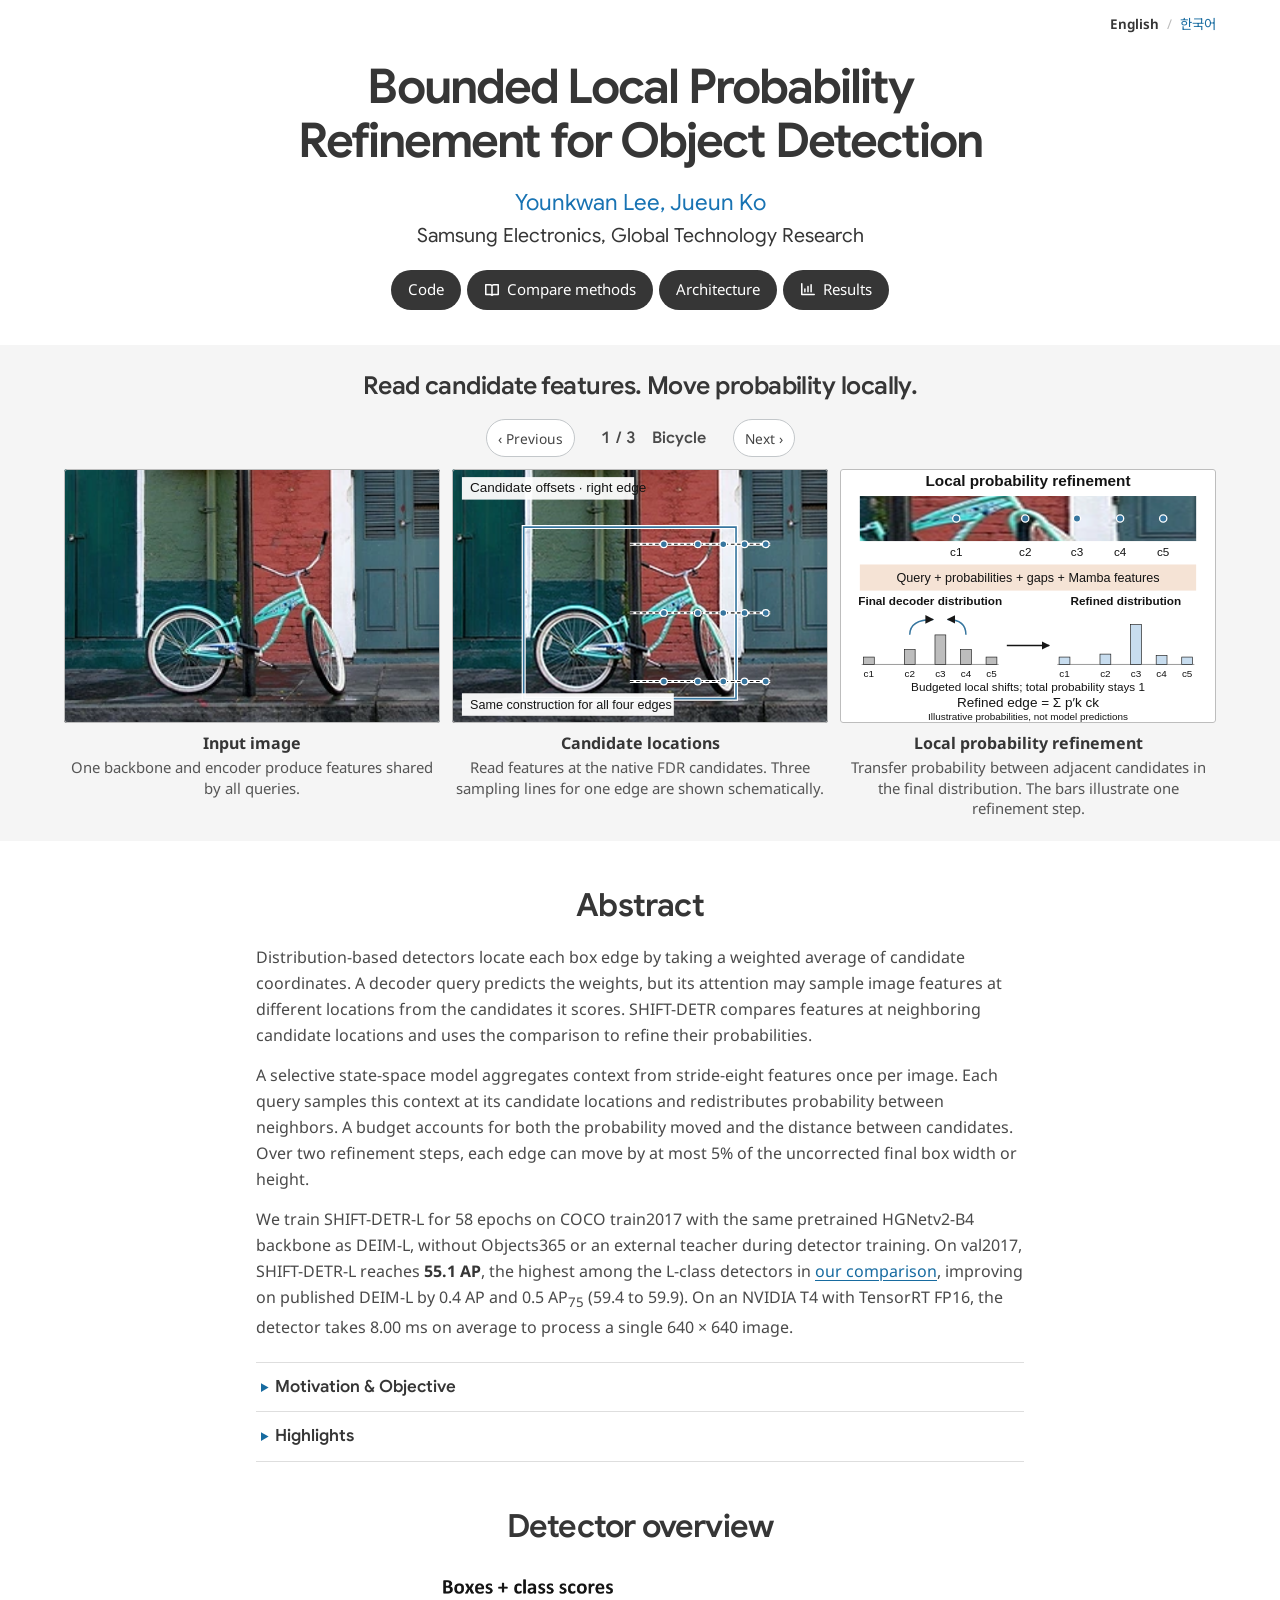
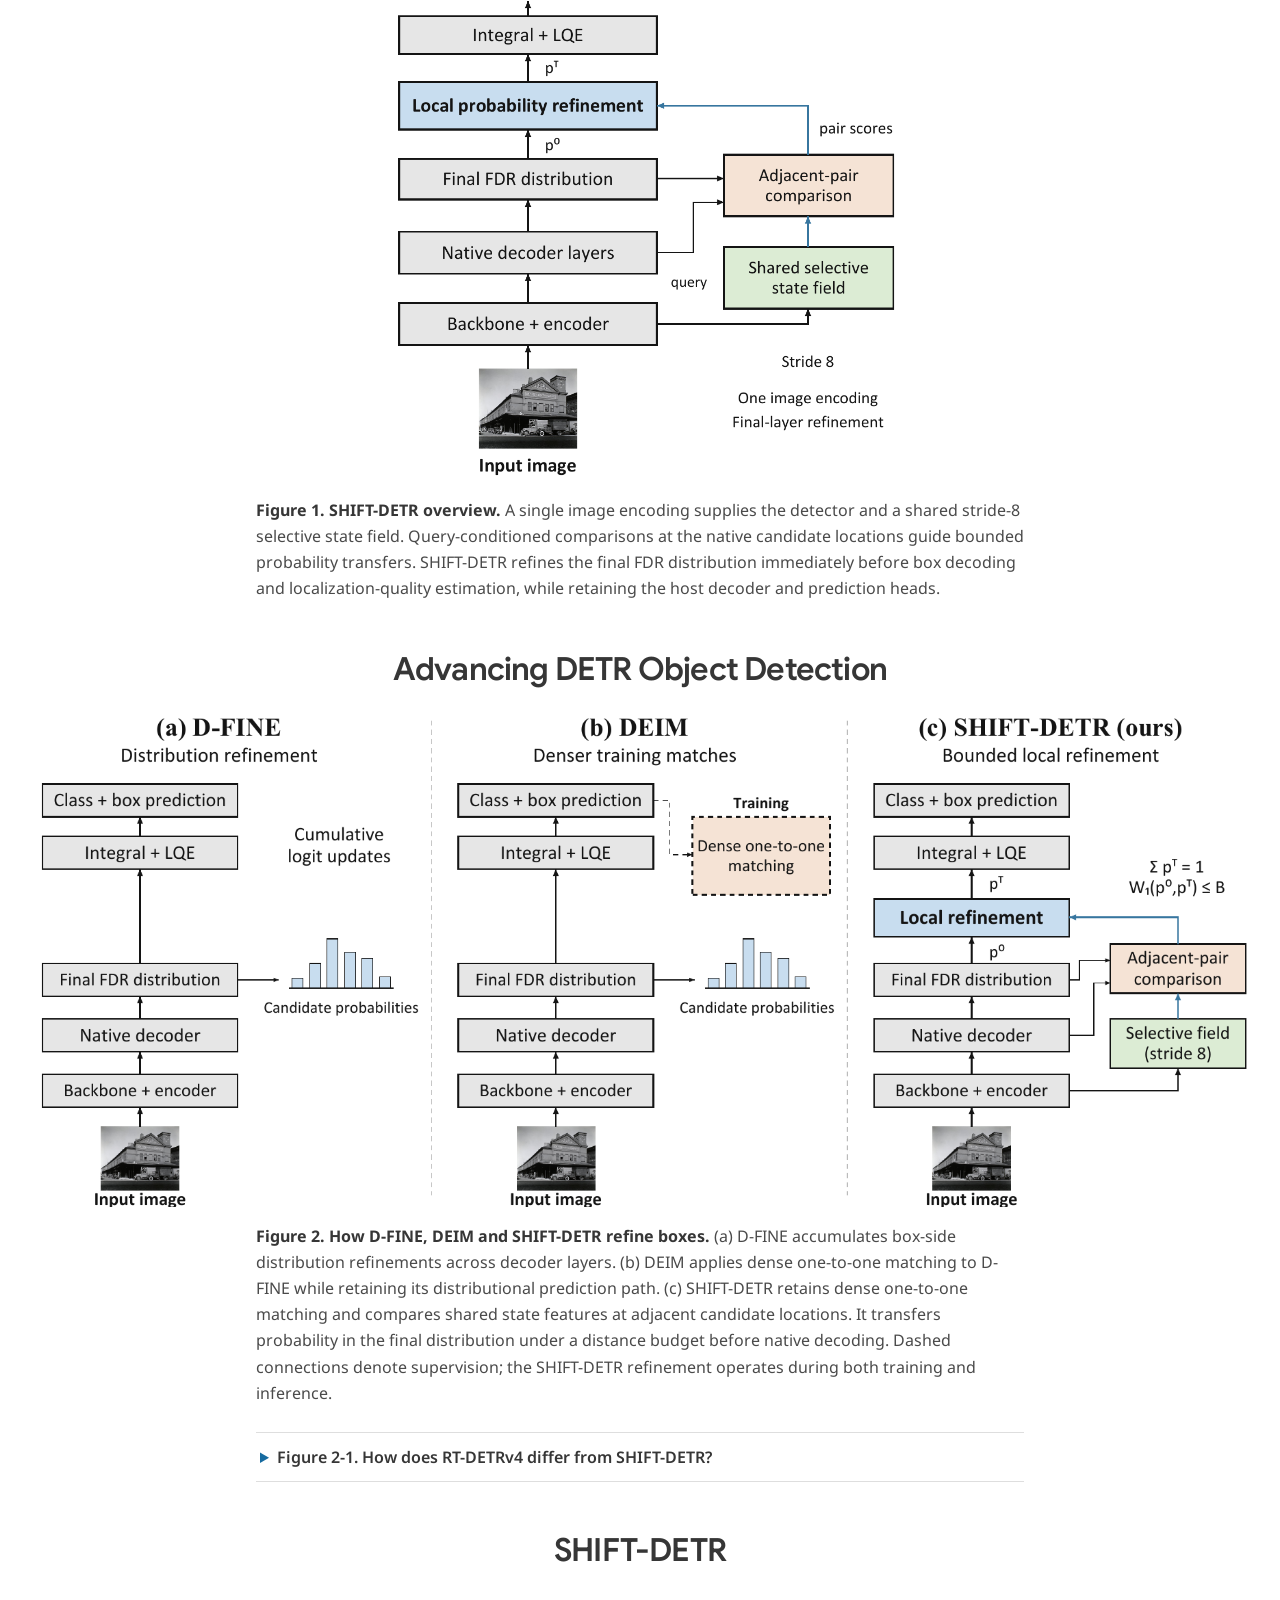
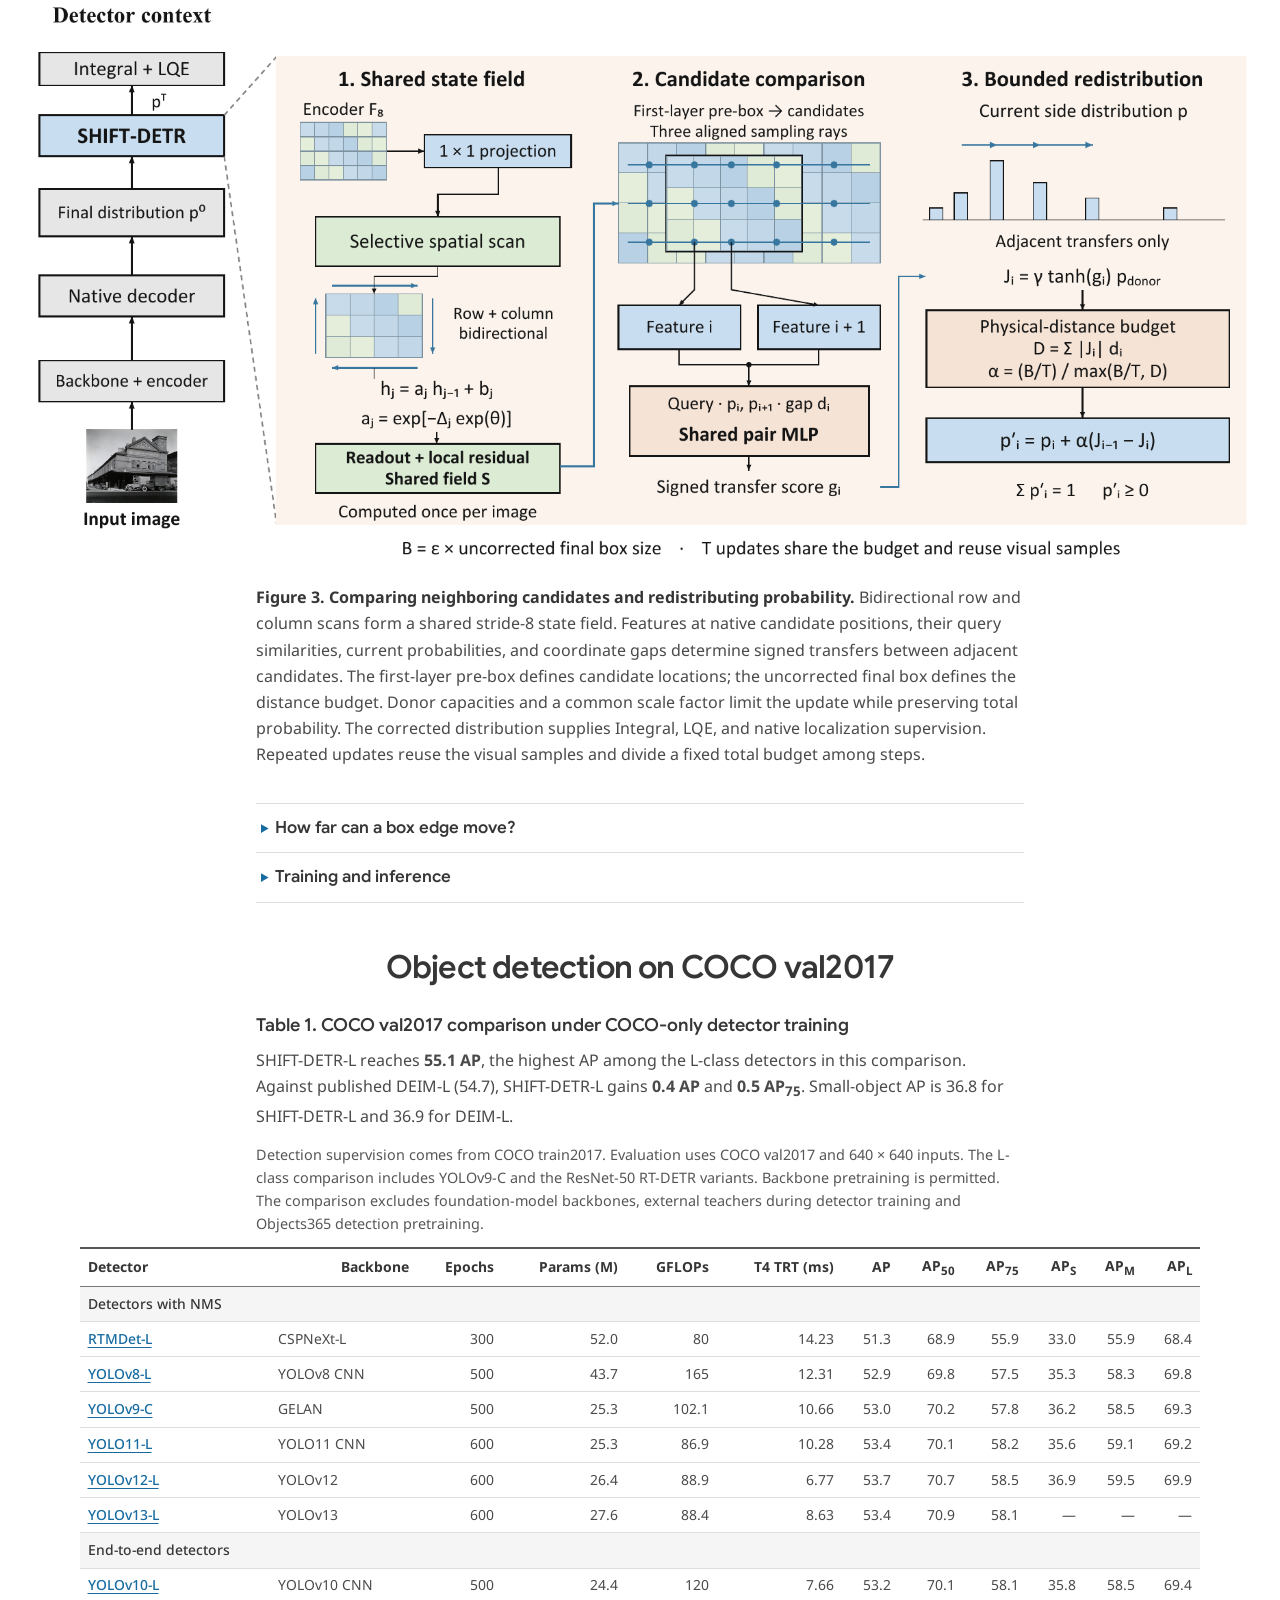
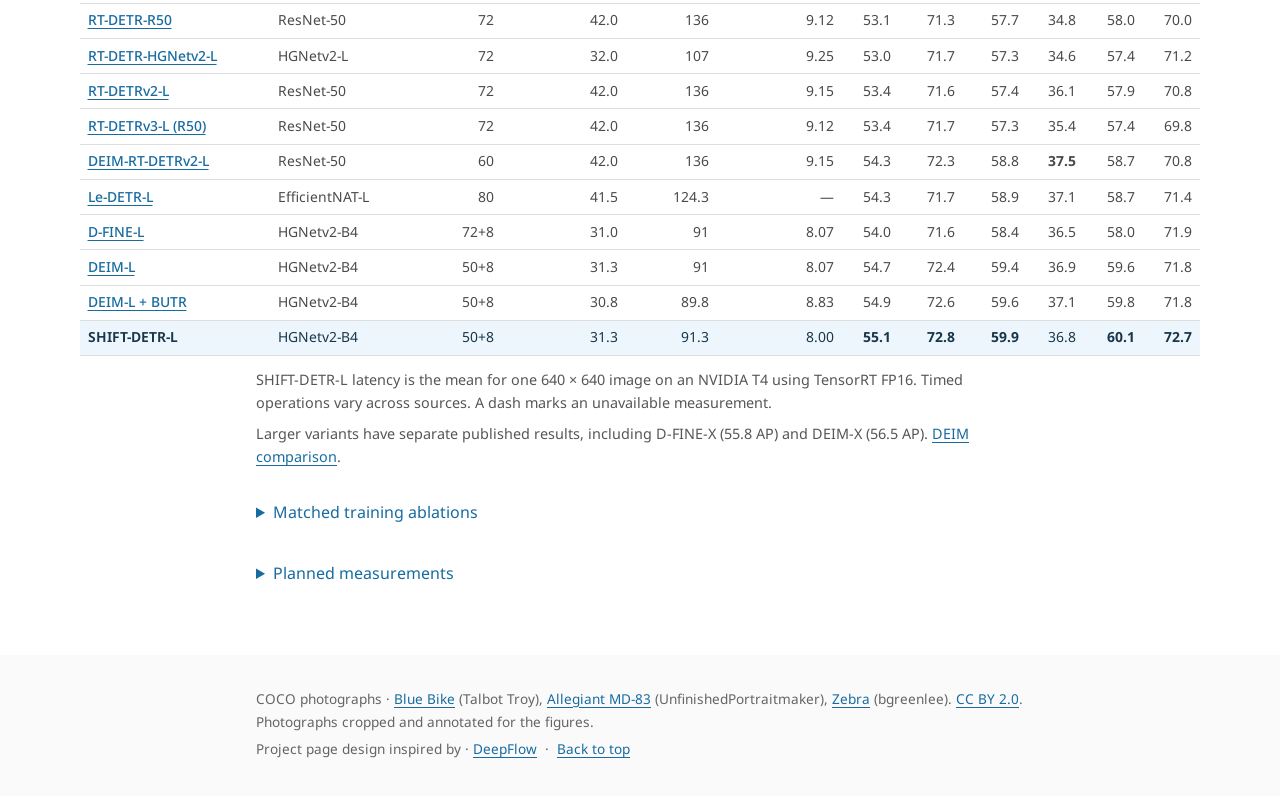
==== index.html @ c37cb410 "Include measured T4 inference time in both abstracts" ====
<!DOCTYPE html>

<html lang="en"><head><meta charset="utf-8"/><meta content="width=device-width, initial-scale=1" name="viewport"/><meta content="#ffffff" name="theme-color"/><meta content="SHIFT-DETR refines bounding-box edges by moving probability between neighboring candidates under an image-space distance bound. SHIFT-DETR-L reaches 55.1 AP on COCO val2017." name="description"/><title>Bounded Local Probability Refinement for Object Detection</title><link href="ko.html" hreflang="ko" rel="alternate"/><link href="index.html" hreflang="en" rel="alternate"/><link href="assets/mark.svg?v=shift-detr-20261113" rel="icon" type="image/svg+xml"/><link href="fonts.css?v=shift-detr-20261113" rel="stylesheet"/><link href="site.css?v=bounded-results-20261114" rel="stylesheet"/><link href="hero.css?v=shift-detr-20261113" rel="stylesheet"/><link href="evolution.css?v=shift-detr-20261113" rel="stylesheet"/><script defer="" src="hero.js?v=shift-detr-20261113"></script><link href="method-motion.css?v=shift-detr-20261113" rel="stylesheet"/><script defer="" src="architecture-film.js?v=shift-detr-20261113"></script><meta content="Bounded Local Probability Refinement for Object Detection" property="og:title"/><meta content="SHIFT-DETR refines bounding-box edges by moving probability between neighboring candidates under an image-space distance bound. SHIFT-DETR-L reaches 55.1 AP on COCO val2017." property="og:description"/><meta content="website" property="og:type"/></head>
<body id="top"><a class="skip" href="#main">Skip to the research</a>
<nav aria-label="Language" class="language"><span aria-current="page">English</span><span class="divider">/</span><a href="ko.html" lang="ko">한국어</a></nav>
<main id="main">
<header class="mast"><h1>Bounded Local Probability Refinement for Object Detection</h1><div class="byline"><p class="authors">Younkwan Lee, Jueun Ko</p><p class="affiliation">Samsung Electronics, Global Technology Research</p></div>
<nav aria-label="Research resources" class="buttons"><a href="https://github.com/youn720lee/tfdet/tree/dqm/platform/vfm_v3_detr">Code</a><a href="#evolution"><svg aria-hidden="true" viewbox="0 0 18 18"><path d="M2 3h5l2 1 2-1h5v11h-5l-2 1-2-1H2zM9 4v11"></path></svg>Compare methods</a><a href="#architecture">Architecture</a><a href="#results"><svg aria-hidden="true" viewbox="0 0 18 18"><path d="M2 2v12h14M5.5 11V8M9 11V5M12.5 11V3"></path></svg>Results</a></nav></header>
<section aria-labelledby="teaser-title" class="teaser"><h2 class="teaser-heading" id="teaser-title">Read candidate features. Move probability locally.</h2>
<div aria-label="Choose a COCO image" class="example-controls" hidden="" role="group"><button aria-controls="boundary-viewer" data-previous="" type="button">‹ Previous</button><output aria-atomic="true" aria-live="polite">1 / 3　Bicycle</output><button aria-controls="boundary-viewer" data-next="" type="button">Next ›</button></div>
<div aria-label="Choose a COCO image" id="boundary-viewer" role="region">
<div class="example-panels" data-example="Bicycle">
<figure class="scene"><div class="scene-image"><img alt="COCO photograph used as the detector input." height="282" src="assets/examples/bicycle-scene.webp" width="417"/></div><figcaption><strong>Input image</strong><span>One backbone and encoder produce features shared by all queries.</span></figcaption></figure>
<figure class="scene"><div class="scene-image"><img alt="Illustrative candidate positions on three parallel lines for one box edge." height="282" src="assets/examples/bicycle-candidates.svg?v=shift-detr-20261113" width="417"/></div><figcaption><strong>Candidate locations</strong><span>Read features at the native FDR candidates. Three sampling lines for one edge are shown schematically.</span></figcaption></figure>
<figure class="scene"><div class="scene-image"><img alt="Illustrative probability distributions before and after local probability refinement." height="282" src="assets/examples/bicycle-evidence.svg?v=shift-detr-20261113" width="417"/></div><figcaption><strong>Local probability refinement</strong><span>Transfer probability between adjacent candidates in the final distribution. The bars illustrate one refinement step.</span></figcaption></figure>
</div>
<div class="example-panels" data-example="Airplane">
<figure class="scene"><div class="scene-image"><img alt="COCO photograph used as the detector input." height="282" loading="lazy" src="assets/examples/airplane-scene.webp" width="417"/></div><figcaption><strong>Input image</strong><span>One backbone and encoder produce features shared by all queries.</span></figcaption></figure>
<figure class="scene"><div class="scene-image"><img alt="Illustrative candidate positions on three parallel lines for one box edge." height="282" loading="lazy" src="assets/examples/airplane-candidates.svg?v=shift-detr-20261113" width="417"/></div><figcaption><strong>Candidate locations</strong><span>Read features at the native FDR candidates. Three sampling lines for one edge are shown schematically.</span></figcaption></figure>
<figure class="scene"><div class="scene-image"><img alt="Illustrative probability distributions before and after local probability refinement." height="282" loading="lazy" src="assets/examples/airplane-evidence.svg?v=shift-detr-20261113" width="417"/></div><figcaption><strong>Local probability refinement</strong><span>Transfer probability between adjacent candidates in the final distribution. The bars illustrate one refinement step.</span></figcaption></figure>
</div>
<div class="example-panels" data-example="Zebra">
<figure class="scene"><div class="scene-image"><img alt="COCO photograph used as the detector input." height="282" loading="lazy" src="assets/examples/zebra-scene.webp" width="417"/></div><figcaption><strong>Input image</strong><span>One backbone and encoder produce features shared by all queries.</span></figcaption></figure>
<figure class="scene"><div class="scene-image"><img alt="Illustrative candidate positions on three parallel lines for one box edge." height="282" loading="lazy" src="assets/examples/zebra-candidates.svg?v=shift-detr-20261113" width="417"/></div><figcaption><strong>Candidate locations</strong><span>Read features at the native FDR candidates. Three sampling lines for one edge are shown schematically.</span></figcaption></figure>
<figure class="scene"><div class="scene-image"><img alt="Illustrative probability distributions before and after local probability refinement." height="282" loading="lazy" src="assets/examples/zebra-evidence.svg?v=shift-detr-20261113" width="417"/></div><figcaption><strong>Local probability refinement</strong><span>Transfer probability between adjacent candidates in the final distribution. The bars illustrate one refinement step.</span></figcaption></figure>
</div>
</div>
<div aria-label="Choose a panel" class="stage-controls" hidden="" role="group"><button aria-pressed="true" data-stage="0" type="button">Input image</button><button aria-pressed="false" data-stage="1" type="button">Candidate offsets</button><button aria-pressed="false" data-stage="2" type="button">Probability refinement</button></div>
</section>
<div class="content-column">
<section class="chapter" id="abstract"><h2>Abstract</h2><div class="abstract-copy"><p>Distribution-based detectors locate each box edge by taking a weighted average of candidate coordinates. A decoder query predicts the weights, but its attention may sample image features at different locations from the candidates it scores. SHIFT-DETR compares features at neighboring candidate locations and uses the comparison to refine their probabilities.</p><p>A selective state-space model aggregates context from stride-eight features once per image. Each query samples this context at its candidate locations and redistributes probability between neighbors. A budget accounts for both the probability moved and the distance between candidates. Over two refinement steps, each edge can move by at most 5% of the uncorrected final box width or height.</p><p>We train SHIFT-DETR-L for 58 epochs on COCO train2017 with the same pretrained HGNetv2-B4 backbone as DEIM-L, without Objects365 or an external teacher during detector training. On val2017, SHIFT-DETR-L reaches <strong>55.1 AP</strong>, the highest among the L-class detectors in <a href="#detector-comparison">our comparison</a>, improving on published DEIM-L by 0.4 AP and 0.5 AP<sub>75</sub> (59.4 to 59.9). On an NVIDIA T4 with TensorRT FP16, the detector takes 8.00 ms on average to process a single 640 × 640 image.</p></div></section>
<div class="research-notes">
<details id="motivation"><summary>Motivation &amp; Objective</summary><p>Fine box refinement needs both a visual reason to favor a nearby candidate and control over the size of that change. A one-index move does not imply the same image-space distance at every offset. SHIFT-DETR uses candidate-aligned features to choose local transfers and a physical-distance budget to constrain the final distribution update.</p></details>
<details id="highlights"><summary>Highlights</summary><ul><li><strong>Shared features at candidate locations.</strong> A stride-8 Mamba-style field is computed once. Candidate observations, the query and current probabilities guide each transfer.</li><li><strong>Refine the final distribution.</strong> The head redistributes probability between adjacent candidates just before the detector decodes the box.</li><li><strong>A physical-distance budget.</strong> The distance between candidate coordinates determines how much of the budget each update costs.</li></ul></details>
</div>
<section aria-labelledby="overview-title" class="chapter" id="overview">
<h2 id="overview-title">Detector overview</h2>
<figure class="paper-figure paper-overview" id="figure-1">
<div class="paper-visual"><img alt="One input image supplies the native detector and a shared selective state field. Adjacent candidate comparisons guide SHIFT-DETR before Integral and LQE." width="1000" height="913" loading="lazy" src="assets/paper-figures/lpt-fig1-overview.png?v=shift-detr-20261113"/></div>
<figcaption class="caption"><strong>Figure 1. SHIFT-DETR overview.</strong> A single image encoding supplies the detector and a shared stride-8 selective state field. Query-conditioned comparisons at the native candidate locations guide bounded probability transfers. SHIFT-DETR refines the final FDR distribution immediately before box decoding and localization-quality estimation, while retaining the host decoder and prediction heads.</figcaption>
</figure>
</section>
<section aria-labelledby="evolution-title" class="chapter evolution" id="evolution">
<h2 id="evolution-title">Advancing DETR Object Detection</h2>
<figure class="paper-figure paper-animated" id="figure-2">
<div class="paper-visual paper-scroll" role="region" tabindex="0" aria-label="Scrollable architecture figure"><img alt="D-FINE refines boundary distributions across decoder layers. DEIM adds dense one-to-one matching during training. SHIFT-DETR retains dense one-to-one matching and refines the final distribution by redistributing probability within a distance budget." width="1800" height="728" loading="lazy" src="assets/paper-figures/lpt-fig2-advancing.png?v=shift-detr-20261113" data-animation="assets/paper-figures/lpt-fig2-advancing.gif?v=shift-detr-20261113"/></div>
<figcaption class="caption ev-caption"><strong>Figure 2. How D-FINE, DEIM and SHIFT-DETR refine boxes.</strong> (a) D-FINE accumulates box-side distribution refinements across decoder layers. (b) DEIM applies dense one-to-one matching to D-FINE while retaining its distributional prediction path. (c) SHIFT-DETR retains dense one-to-one matching and compares shared state features at adjacent candidate locations. It transfers probability in the final distribution under a distance budget before native decoding. Dashed connections denote supervision; the SHIFT-DETR refinement operates during both training and inference.</figcaption>
</figure>
<details class="ev-extension" id="figure-2-1">
<summary>Figure 2-1. How does RT-DETRv4 differ from SHIFT-DETR?</summary>
<figure>
<div aria-label="D-FINE, DEIM, RT-DETRv4, SHIFT-DETR" class="ev-comparison" role="region" tabindex="0">
<div><img alt="(a) D-FINE refines box-edge distributions." height="510" loading="lazy" src="assets/evolution/diagram-1.svg?v=shift-detr-20261113" width="350"/><p class="ev-score">54.0 <span>Box AP</span></p></div>
<div><img alt="(b) DEIM adds dense one-to-one matching during training." height="510" loading="lazy" src="assets/evolution/diagram-2.svg?v=shift-detr-20261113" width="350"/><p class="ev-score">54.7 <span>Box AP</span></p></div>
<div><img alt="(c) RT-DETRv4 aligns deep encoder features with a DINOv3 teacher during training. The teacher is absent at inference." height="510" loading="lazy" src="assets/evolution/rtv4-panel.svg?v=shift-detr-20261113" width="350"/><p class="ev-score">55.4 <span>Box AP</span></p></div>
<div><img alt="SHIFT-DETR: final FDR distribution, shared candidate features, bounded local probability refinement, box decoding." height="510" loading="lazy" src="assets/evolution/selective-panel.svg?v=shift-detr-20261113" width="350"/><p class="ev-score">55.1 <span>Box AP</span></p></div>
</div>
<figcaption class="caption"><strong>Figure 2-1. Encoder distillation and final-distribution refinement.</strong> RT-DETRv4 trains the encoder with DSI and GAM using a DINOv3 teacher. SHIFT-DETR uses candidate-position features to refine the final boundary distribution without an external teacher. FDR, dense one-to-one matching, native denoising and GO-LSD are retained; DSI and GAM are absent. <a href="https://arxiv.org/abs/2510.25257">RT-DETRv4</a>.</figcaption>
</figure>
</details>
</section>
<section aria-labelledby="architecture-title" class="chapter" id="architecture"><h2 id="architecture-title">SHIFT-DETR</h2>
<figure class="architecture-film paper-figure paper-animated" id="architecture-film">
<div class="paper-visual paper-scroll" role="region" tabindex="0" aria-label="Scrollable architecture figure"><picture><img alt="Persistent detector overview with three expanded stages: a shared selective state field, adjacent candidate comparison, and a local probability update limited by the available mass and the distance budget." width="1800" height="840" loading="lazy" src="assets/paper-figures/lpt-fig3-operator.png?v=shift-detr-20261113" data-animation="assets/paper-figures/lpt-fig3-operator.gif?v=shift-detr-20261113"/></picture></div>
<figcaption class="caption"><strong>Figure 3. Comparing neighboring candidates and redistributing probability.</strong> Bidirectional row and column scans form a shared stride-8 state field. Features at native candidate positions, their query similarities, current probabilities, and coordinate gaps determine signed transfers between adjacent candidates. The first-layer pre-box defines candidate locations; the uncorrected final box defines the distance budget. Donor capacities and a common scale factor limit the update while preserving total probability. The corrected distribution supplies Integral, LQE, and native localization supervision. Repeated updates reuse the visual samples and divide a fixed total budget among steps.</figcaption>
</figure>
</section>
<div class="research-notes method-details">
<details id="method"><summary>How far can a box edge move?</summary><p>Let pᵢ be the probability at candidate i and Jᵢ the amount transferred from candidate i to i+1 in one step. A negative Jᵢ moves probability in the reverse direction.</p><p class="state-equation">p′ᵢ = pᵢ + Jᵢ₋₁ − Jᵢ</p><p>The amount leaving each candidate is limited by its current probability. For adjacent candidates at image coordinates xᵢ and xᵢ₊₁, the cost is the transferred mass times the distance. With K steps, each step receives an equal share of the total budget ε.</p><p class="state-equation">∑ᵢ |Jᵢ| · |xᵢ₊₁ − xᵢ| ≤ (ε / K) · s</p><p>The reference box from the first layer fixes the candidate coordinates. The width or height s of the uncorrected final box sets the budget. For a 100-pixel-wide box with ε = 0.05 and K = 2, each horizontal edge can move at most 2.5 pixels per step and 5 pixels overall. Its actual movement may be smaller.</p></details>
<details id="training"><summary>Training and inference</summary><p>SHIFT-DETR-L and DEIM-L use the same HGNetv2-B4 stage-1 weights. PaddleClas produced these weights using SSLD distillation on ImageNet-1K and ImageNet-22K. Both detectors use a 50-epoch main stage and 8 final epochs. SHIFT-DETR-L uses a global batch of 32. It retains DEIM matching, scheduled augmentation, EMA, denoising queries and internal localization self-distillation. Training on COCO train2017 uses neither an external teacher nor Objects365. Training and inference each encode one image. <a href="https://github.com/PaddlePaddle/PaddleClas/blob/release/2.6/docs/en/models/PP-HGNetV2_en.md">PaddleClas backbone weights</a>.</p></details>
</div>
<section class="chapter" id="results"><h2>Object detection on COCO val2017</h2>
<div class="result-block"><h3 id="detector-comparison">Table 1. COCO val2017 comparison under COCO-only detector training</h3>
<p class="prose">SHIFT-DETR-L reaches <strong>55.1 AP</strong>, the highest AP among the L-class detectors in this comparison. Against published DEIM-L (54.7), SHIFT-DETR-L gains <strong>0.4 AP</strong> and <strong>0.5 AP<sub>75</sub></strong>. Small-object AP is 36.8 for SHIFT-DETR-L and 36.9 for DEIM-L.</p>
<p class="table-caption" id="table1-protocol">Detection supervision comes from COCO train2017. Evaluation uses COCO val2017 and 640 × 640 inputs. The L-class comparison includes YOLOv9-C and the ResNet-50 RT-DETR variants. Backbone pretraining is permitted. The comparison excludes foundation-model backbones, external teachers during detector training and Objects365 detection pretraining.</p>
<div class="tablewrap detector-table" role="region" aria-labelledby="detector-comparison" tabindex="0"><table aria-labelledby="detector-comparison" aria-describedby="table1-protocol runtime-protocol">
<thead><tr><th scope="col">Detector</th><th scope="col">Backbone</th><th scope="col">Epochs</th><th scope="col">Params (M)</th><th scope="col">GFLOPs</th><th scope="col">T4 TRT (ms)</th><th scope="col">AP</th><th scope="col">AP<sub>50</sub></th><th scope="col">AP<sub>75</sub></th><th scope="col">AP<sub>S</sub></th><th scope="col">AP<sub>M</sub></th><th scope="col">AP<sub>L</sub></th></tr></thead>
<tbody><tr class="model-group"><th scope="rowgroup" colspan="12">Detectors with NMS</th></tr>
<tr><th scope="row"><a href="https://arxiv.org/html/2410.13842#S5.T1">RTMDet-L</a></th><td>CSPNeXt-L</td><td>300</td><td>52.0</td><td>80</td><td>14.23</td><td>51.3</td><td>68.9</td><td>55.9</td><td>33.0</td><td>55.9</td><td>68.4</td></tr>
<tr><th scope="row"><a href="https://arxiv.org/html/2412.04234v3">YOLOv8-L</a></th><td>YOLOv8 CNN</td><td>500</td><td>43.7</td><td>165</td><td>12.31</td><td>52.9</td><td>69.8</td><td>57.5</td><td>35.3</td><td>58.3</td><td>69.8</td></tr>
<tr><th scope="row"><a href="https://arxiv.org/html/2412.04234v3">YOLOv9-C</a></th><td>GELAN</td><td>500</td><td>25.3</td><td>102.1</td><td>10.66</td><td>53.0</td><td>70.2</td><td>57.8</td><td>36.2</td><td>58.5</td><td>69.3</td></tr>
<tr><th scope="row"><a href="https://arxiv.org/html/2410.13842#S5.T1">YOLO11-L</a></th><td>YOLO11 CNN</td><td>600</td><td>25.3</td><td>86.9</td><td>10.28</td><td>53.4</td><td>70.1</td><td>58.2</td><td>35.6</td><td>59.1</td><td>69.2</td></tr>
<tr><th scope="row"><a href="https://arxiv.org/html/2502.12524v1">YOLOv12-L</a></th><td>YOLOv12</td><td>600</td><td>26.4</td><td>88.9</td><td>6.77</td><td>53.7</td><td>70.7</td><td>58.5</td><td>36.9</td><td>59.5</td><td>69.9</td></tr>
<tr><th scope="row"><a href="https://arxiv.org/html/2506.17733v1">YOLOv13-L</a></th><td>YOLOv13</td><td>600</td><td>27.6</td><td>88.4</td><td>8.63</td><td>53.4</td><td>70.9</td><td>58.1</td><td><span aria-label="Unreported for this protocol">—</span></td><td><span aria-label="Unreported for this protocol">—</span></td><td><span aria-label="Unreported for this protocol">—</span></td></tr>
</tbody>
<tbody><tr class="model-group"><th scope="rowgroup" colspan="12">End-to-end detectors</th></tr>
<tr><th scope="row"><a href="https://arxiv.org/html/2412.04234v3">YOLOv10-L</a></th><td>YOLOv10 CNN</td><td>500</td><td>24.4</td><td>120</td><td>7.66</td><td>53.2</td><td>70.1</td><td>58.1</td><td>35.8</td><td>58.5</td><td>69.4</td></tr>
<tr><th scope="row"><a href="https://arxiv.org/html/2410.13842#S5.T1">RT-DETR-R50</a></th><td>ResNet-50</td><td>72</td><td>42.0</td><td>136</td><td>9.12</td><td>53.1</td><td>71.3</td><td>57.7</td><td>34.8</td><td>58.0</td><td>70.0</td></tr>
<tr><th scope="row"><a href="https://arxiv.org/html/2410.13842#S5.T1">RT-DETR-HGNetv2-L</a></th><td>HGNetv2-L</td><td>72</td><td>32.0</td><td>107</td><td>9.25</td><td>53.0</td><td>71.7</td><td>57.3</td><td>34.6</td><td>57.4</td><td>71.2</td></tr>
<tr><th scope="row"><a href="https://arxiv.org/html/2410.13842#S5.T1">RT-DETRv2-L</a></th><td>ResNet-50</td><td>72</td><td>42.0</td><td>136</td><td>9.15</td><td>53.4</td><td>71.6</td><td>57.4</td><td>36.1</td><td>57.9</td><td>70.8</td></tr>
<tr><th scope="row"><a href="https://arxiv.org/abs/2510.25257">RT-DETRv3-L (R50)</a></th><td>ResNet-50</td><td>72</td><td>42.0</td><td>136</td><td>9.12</td><td>53.4</td><td>71.7</td><td>57.3</td><td>35.4</td><td>57.4</td><td>69.8</td></tr>
<tr><th scope="row"><a href="https://arxiv.org/html/2412.04234v3">DEIM-RT-DETRv2-L</a></th><td>ResNet-50</td><td>60</td><td>42.0</td><td>136</td><td>9.15</td><td>54.3</td><td>72.3</td><td>58.8</td><td><strong>37.5</strong></td><td>58.7</td><td>70.8</td></tr>
<tr><th scope="row"><a href="https://arxiv.org/html/2602.21010">Le-DETR-L</a></th><td>EfficientNAT-L</td><td>80</td><td>41.5</td><td>124.3</td><td><span aria-label="Unreported for this protocol">—</span></td><td>54.3</td><td>71.7</td><td>58.9</td><td>37.1</td><td>58.7</td><td>71.4</td></tr>
<tr><th scope="row"><a href="https://arxiv.org/html/2410.13842#S5.T1">D-FINE-L</a></th><td>HGNetv2-B4</td><td>72+8</td><td>31.0</td><td>91</td><td>8.07</td><td>54.0</td><td>71.6</td><td>58.4</td><td>36.5</td><td>58.0</td><td>71.9</td></tr>
<tr><th scope="row"><a href="https://arxiv.org/html/2412.04234v3">DEIM-L</a></th><td>HGNetv2-B4</td><td>50+8</td><td>31.3</td><td>91</td><td>8.07</td><td>54.7</td><td>72.4</td><td>59.4</td><td>36.9</td><td>59.6</td><td>71.8</td></tr>
<tr><th scope="row"><a href="https://arxiv.org/html/2610.33430v1#S5.T6">DEIM-L + BUTR</a></th><td>HGNetv2-B4</td><td>50+8</td><td>30.8</td><td>89.8</td><td>8.83</td><td>54.9</td><td>72.6</td><td>59.6</td><td>37.1</td><td>59.8</td><td>71.8</td></tr>
<tr class="ours"><th scope="row">SHIFT-DETR-L</th><td>HGNetv2-B4</td><td>50+8</td><td>31.3</td><td>91.3</td><td>8.00</td><td><strong>55.1</strong></td><td><strong>72.8</strong></td><td><strong>59.9</strong></td><td>36.8</td><td><strong>60.1</strong></td><td><strong>72.7</strong></td></tr>
</tbody>
</table></div>
<p class="table-caption" id="runtime-protocol">SHIFT-DETR-L latency is the mean for one 640 × 640 image on an NVIDIA T4 using TensorRT FP16. Timed operations vary across sources. A dash marks an unavailable measurement.</p>
</div>
<p class="table-caption">Larger variants have separate published results, including D-FINE-X (55.8 AP) and DEIM-X (56.5 AP). <a href="https://arxiv.org/html/2412.04234v3">DEIM comparison</a>.</p>
<details id="transport-ablation"><summary>Matched training ablations</summary><div class="detail-body"><div class="tablewrap" tabindex="0"><table aria-label="Matched training ablations" class="crossing-rules"><thead><tr><th scope="col">Variant</th><th scope="col">Refinement</th><th scope="col">AP</th><th scope="col">AP<sub>75</sub></th><th scope="col">AP<sub>S</sub></th></tr></thead><tbody><tr><th scope="row">No head (published DEIM-L)</th><td>Published baseline</td><td>54.7</td><td>59.4</td><td>36.9</td></tr><tr><th scope="row">Additive</th><td>Unrestricted correction to candidate scores</td><td>—</td><td>—</td><td>—</td></tr><tr><th scope="row">Budgeted additive</th><td>Additive correction with the same distance budget</td><td>—</td><td>—</td><td>—</td></tr><tr><th scope="row">Local refinement without scan</th><td>Projected local features in place of the selective state field</td><td>—</td><td>—</td><td>—</td></tr><tr><th scope="row">Local refinement, one step</th><td>One update using the entire 0.05 budget</td><td>—</td><td>—</td><td>—</td></tr><tr><th scope="row">SHIFT-DETR-L, two steps</th><td>Two updates sharing the 0.05 budget</td><td>55.1</td><td>59.9</td><td>36.8</td></tr></tbody></table></div><p>The four controls use the SHIFT-DETR-L recipe. The no-scan variant reads the local features before the state-space module.</p></div></details>
<details id="planned-analysis"><summary>Planned measurements</summary><ol><li>Cross original and refined box coordinates with original and refined LQE scores at fixed query IDs. The ordinary forward pass (refined boxes and scores) gives 55.1 AP, 72.8 AP<sub>50</sub> and 59.9 AP<sub>75</sub>. The other three combinations await evaluation.</li><li>Report AP at each of the ten COCO IoU thresholds from 0.50 to 0.95.</li><li>Benchmark the released DEIM-L checkpoint on the same T4 used for SHIFT-DETR-L.</li><li>On the frozen two-step checkpoint, bypass refinement or set the inference budget to 0.03, 0.05 or 0.10. Only the trained budget of 0.05 has reported AP. Measure how often the bound limits an eligible side update and how much of the available distance it uses.</li><li>Keep query–GT matches fixed and measure changes in IoU and edge error by object size, initial IoU and whether an edge faces a same-class neighbor.</li><li>Mask the candidate visual features to test how much the refinement depends on the image.</li></ol></details>
</section></div></main>
<footer class="footer"><p>COCO photographs · <a href="https://www.flickr.com/photos/rustydarbonne/2319776213/">Blue Bike</a> (Talbot Troy), <a href="https://www.flickr.com/photos/unfinishedportrait/7230915270/">Allegiant MD-83</a> (UnfinishedPortraitmaker), <a href="https://www.flickr.com/photos/bgreenlee/8603855827/">Zebra</a> (bgreenlee). <a href="https://creativecommons.org/licenses/by/2.0/">CC BY 2.0</a>. Photographs cropped and annotated for the figures.</p><p>Project page design inspired by · <a href="https://deepflow-project.github.io/">DeepFlow</a>  ·  <a href="#top">Back to top</a></p></footer></body></html>
---- fonts.css ----
/* Self-hosted project typography. OFL licenses accompany the font assets. */
@font-face {
  font-family: "Google Sans";
  font-style: normal;
  font-weight: 400 700;
  font-display: swap;
  src: url("./assets/fonts/google-sans-latin.woff2") format("woff2");
  unicode-range: U+0000-00FF, U+0131, U+0152-0153, U+02BB-02BC, U+02C6, U+02DA, U+02DC, U+0304, U+0308, U+0329, U+2000-206F, U+20AC, U+2122, U+2191, U+2193, U+2212, U+2215, U+FEFF, U+FFFD;
}

@font-face {
  font-family: "Noto Sans";
  font-style: normal;
  font-weight: 400 700;
  font-display: swap;
  src: url("./assets/fonts/noto-sans-latin.woff2") format("woff2");
  unicode-range: U+0000-00FF, U+0131, U+0152-0153, U+02BB-02BC, U+02C6, U+02DA, U+02DC, U+0304, U+0308, U+0329, U+2000-206F, U+20AC, U+2122, U+2191, U+2193, U+2212, U+2215, U+FEFF, U+FFFD;
}

@font-face {
  font-family: "Noto Sans KR";
  font-style: normal;
  font-weight: 100 900;
  font-display: swap;
  src: url("./assets/fonts/noto-sans-kr-hangul.woff2") format("woff2");
  unicode-range: U+1100-11FF, U+3000-303F, U+3130-318F, U+A960-A97F, U+AC00-D7A3, U+D7B0-D7FF, U+FFA0-FFDC;
}
---- site.css ----
:root {
  --ink: #363636;
  --text: #4a4a4a;
  --paper: #fff;
  --band: #f5f5f5;
  --link: #176ba0;
  --display: "Google Sans", "Noto Sans KR", sans-serif;
  --body: "Noto Sans", "Noto Sans KR", Arial, sans-serif;
  color-scheme: light;
  font: 16px/1.5 var(--body);
  color: var(--text);
  background: var(--paper);
}
*, *::before, *::after { box-sizing: border-box; }
body { margin: 0; }
:lang(ko) { word-break: keep-all; overflow-wrap: break-word; }
a { color: var(--link); text-underline-offset: 3px; }
a:hover { color: #12496c; }
a:focus-visible, summary:focus-visible, button:focus-visible, div[tabindex]:focus-visible { outline: 3px solid #209cee; outline-offset: 3px; }
.skip { position: absolute; left: 8px; top: -80px; z-index: 2; padding: 10px; background: white; }
.skip:focus { top: 8px; }
.language { display: flex; align-items: center; justify-content: flex-end; gap: 8px; padding: 14px 24px 0; margin: auto; max-width: 1200px; font-size: .84rem; }
.language a { text-decoration: none; }
.language a:hover { text-decoration: underline; }
.language [aria-current] { color: var(--ink); font-weight: 650; }
.language .divider { color: #bbb; }
.mast { max-width: 1000px; margin: 0 auto; padding: 26px 24px 35px; text-align: center; }
h1, h2, h3, .buttons, .teaser-heading { font-family: var(--display); color: var(--ink); }
h1 { font-weight: 650; font-size: clamp(2.1rem, 5.5vw, 3rem); line-height: 1.125; letter-spacing: -.04em; margin: 0 0 9px; text-wrap: balance; }
.byline { margin: 18px auto 20px; font-family: var(--display); line-height: 1.45; }
.byline .authors { margin: 0; color: #1873b3; font-size: clamp(1.12rem, 2.4vw, 1.4rem); }
.byline .affiliation { margin: 3px 0 0; color: var(--ink); font-size: clamp(1rem, 2vw, 1.22rem); text-wrap: balance; }
.buttons { display: flex; justify-content: center; align-items: center; flex-wrap: wrap; gap: 6px; }
.buttons a { display: inline-flex; align-items: center; justify-content: center; gap: 7px; min-height: 40px; padding: 7px 17px; border-radius: 999px; background: #363636; color: white; font-family: var(--body); font-size: .94rem; line-height: 1.3; text-decoration: none; }
.buttons a:hover { background: #252525; }
.buttons svg { width: 16px; height: 16px; fill: none; stroke: currentColor; stroke-width: 1.7; stroke-linecap: round; stroke-linejoin: round; }
.teaser { margin: 0; padding: 25px 24px 22px; background: #f5f5f5; }
.teaser-heading { text-align: center; font-size: clamp(1.22rem, 3vw, 1.55rem); font-weight: 600; letter-spacing: -.022em; line-height: 1.3; margin: 0 0 17px; text-wrap: balance; }
.content-column { max-width: 832px; padding: 0 32px; margin: 0 auto; }
.chapter { padding: 46px 0 4px; scroll-margin-top: 18px; }
.chapter h2 { font-size: clamp(1.5rem, 3.3vw, 2rem); font-weight: 620; line-height: 1.18; letter-spacing: -.025em; text-align: center; margin: 0 0 19px; text-wrap: balance; }
.chapter p { margin: 0 0 .85em; }
.chapter p:last-child { margin-bottom: 0; }
.prose, .caption, .abstract-copy { line-height: 1.63; }
:lang(ko) .prose, :lang(ko) .caption, :lang(ko) .abstract-copy { line-height: 1.75; }
.illustrated-section h2 {
  font-family: Calibri, Carlito, Arial, "Noto Sans KR", sans-serif;
  font-size: clamp(1.45rem, 2.8vw, 1.9rem);
  font-weight: 650;
  line-height: 1.25;
  color: #252525;
  letter-spacing: -.022em;
  text-align: left;
  margin-bottom: .6em;
}
.illustrated-section .mm-stage picture { display: block; }
.chapter h3.results-title { margin: 18px 0 -16px; }
.caption { margin: 12px 0 0; }
.caption strong, .abstract-copy strong { color: var(--ink); }
#results { margin-bottom: 60px; }
.result-block, details { margin-top: 26px; }
.result-block h3, .results-title { font-size: 1.12rem; font-weight: 600; margin: 0 0 8px; }
.tablewrap { max-width: 100%; overflow-x: auto; }
table { width: 100%; border-collapse: collapse; font-size: .94rem; font-variant-numeric: tabular-nums; }
th, td { padding: .62em .7em; text-align: right; white-space: nowrap; border-bottom: 1px solid #dedede; }
thead th { color: var(--ink); border-top: 2px solid #575757; border-bottom: 1px solid #777; }
tbody th { font-weight: 500; }
th:first-child { text-align: left; }
tbody tr:last-child { border-bottom: 1.5px solid #777; }
.ours { background: #edf6fc; color: #18374a; }
.ours th, .ours td { font-weight: 650; }
#results table[aria-labelledby="detector-comparison"] th:first-child { white-space: nowrap; }
#results table[aria-labelledby="detector-comparison"] td:nth-child(2) { text-align: left; }
#results .ours td { font-weight: 400; }
#results .tablewrap { margin-block: 12px; }
.detector-table table { font-size: .87rem; }
.detector-table :is(td, th) { padding: .48em .54em; }
.detector-table .model-group th { background: #f5f5f5; color: var(--ink); text-align: left; }
#planned-analysis ol { padding-inline-start: 1.4em; line-height: 1.6; }
#planned-analysis li + li { margin-top: .4em; }
@media (min-width: 900px) {
  #results .detector-table {
    width: min(1120px, calc(100vw - 80px));
    max-width: none;
    margin-inline-start: calc((100% - min(1120px, 100vw - 80px)) / 2);
  }
}
.table-caption, .detail-body p { color: #565656; font-size: .9rem; line-height: 1.6; }
.crossing-rules :is(th, td) { text-align: left; white-space: normal; }
.crossing-rules th:first-child { white-space: nowrap; }
#transport-ablation .detail-body p { margin-top: .65em; }
.state-equation { text-align: center; font: 1.25rem/1.65 Georgia, serif; }
.chapter .table-caption { margin-top: 8px; }
summary { width: fit-content; cursor: pointer; color: var(--link); padding: .35em 0; }
.detail-body { margin-top: .6em; }
.research-notes { margin-top: 18px; border-block: 1px solid #dedede; }
.research-notes details { margin: 0; }
.research-notes details + details { border-top: 1px solid #dedede; }
.research-notes summary { width: 100%; padding: 12px 5px; color: var(--ink); font: 600 1.05rem/1.45 var(--display); }
.research-notes summary::marker { color: var(--link); font-size: .8em; }
.research-notes p, .research-notes ul { margin: 0 5px 12px; line-height: 1.65; }
.research-notes ul { padding-inline-start: 1.4em; }
.research-notes li + li { margin-top: 6px; }
.footer { background: #fafafa; padding: 32px 24px; font-size: .85rem; line-height: 1.7; color: #646464; }
.footer p { max-width: 768px; margin: 0 auto 4px; }
@media (max-width: 640px) {
  .language { padding-right: 17px; }
  .mast { padding: 25px 16px 27px; }
  .teaser { padding: 22px 16px 17px; }
  .content-column { padding: 0 19px; }
  .chapter { padding-top: 35px; }
  .buttons a { padding: 8px 13px; font-size: .88rem; }
  th, td { padding: .56em; }
  table[aria-labelledby="detector-comparison"] th:first-child {
    white-space: normal;
    overflow-wrap: anywhere;
  }
  table[aria-labelledby="detector-comparison"] :is(th, td) {
    padding-inline: .38em;
  }
}
---- hero.css ----
#boundary-viewer { width: 100%; max-width: 1152px; min-width: 0; margin: 0 auto; touch-action: pan-y pinch-zoom; }
.example-panels { display: grid; grid-template-columns: repeat(3, minmax(0, 1fr)); gap: clamp(6px, 1.1vw, 12px); }
.teaser [hidden] { display: none; }
#boundary-viewer .scene { min-width: 0; margin: 0; text-align: center; }
#boundary-viewer .scene-image { position: relative; aspect-ratio: 278 / 188; overflow: hidden; border-radius: 3px; outline: 1px solid #bdbdbd; outline-offset: -1px; background: white; }
.scene-image img { display: block; width: 100%; height: 100%; object-fit: cover; }
.scene figcaption { padding: 9px 4px 0; line-height: 1.4; }
.scene figcaption strong { display: block; color: #363636; font-size: 1rem; }
.scene figcaption span { display: block; margin-top: 2px; color: #555; font-size: .93rem; }
.example-controls, .stage-controls { display: flex; justify-content: center; align-items: center; gap: 7px; }
.example-controls { margin: 0 auto 12px; }
.example-controls output { min-width: 9rem; text-align: center; font-family: var(--display); font-weight: 600; font-variant-numeric: tabular-nums; }
.example-controls button, .stage-controls button {
  padding: 5px 11px; min-height: 38px; border-radius: 20px; border: 1px solid #c3c7ca;
  background: white; color: #444; font: .86rem/1.4 var(--body); cursor: pointer;
}
.example-controls button:hover, .stage-controls button:hover { background: #eaf2f8; }
.stage-controls { margin-top: 10px; }
.stage-controls button[aria-pressed="true"] { background: #205575; color: white; border-color: #205575; }
#boundary-viewer:focus-visible { outline: 2px solid #2066a4; outline-offset: 2px; }
@media (max-width: 700px) {
  .example-panels { grid-template-columns: 1fr; gap: 12px; }
  .example-controls { gap: 5px; }
  .example-controls output { min-width: 6.4rem; }
  .stage-controls button { font-size: .8rem; min-height: 36px; }
}
---- evolution.css ----
.evolution figure { margin: 1.25rem 0 0; }
.ev-wide {
  position: relative;
  left: 50%;
  width: min(calc(100vw - 64px), 1280px);
  transform: translateX(-50%);
  margin-block: 24px 16px;
}
.ev-stack, .ev-frame { display: grid; }
.ev-frame {
  grid-area: 1 / 1;
  opacity: 0;
  pointer-events: none;
  transition: opacity .55s ease;
}
.ev-frame.ev-current { opacity: 1; z-index: 1; }
.ev-frame img { display: block; width: 100%; height: auto; }
.ev-small { display: none; }
.ev-caption { margin-bottom: 1rem; }
@media (max-width: 819px) {
  .ev-wide { position: static; width: 100%; transform: none; }
  .ev-stack { display: none; }
  .ev-small { display: block; }
  .ev-methods {
    display: flex;
    gap: 12px;
    overflow-x: auto;
    scroll-snap-type: x mandatory;
    scrollbar-width: thin;
    scrollbar-color: #aab5bb transparent;
  }
  .ev-methods img {
    flex: 0 0 min(73%, 240px);
    width: min(73%, 240px);
    height: auto;
    scroll-snap-align: start;
  }
  .ev-chart { display: block; width: min(100%, 336px); height: auto; margin: 12px auto 0; }
  .ev-hint { font-size: .82rem; color: #5b6265; text-align: center; }
}
@media (min-width: 790px) { .ev-hint { display: none; } }
@media (prefers-reduced-motion: reduce) { .ev-frame { transition: none; } }

.ev-extension { border-block: 1px solid #dedede; }
.ev-extension > summary { width: 100%; padding: 12px 4px; color: var(--ink); font-weight: 600; }
.ev-extension > summary::marker { color: var(--link); }
.ev-extension figure { margin: 12px 0 18px; }
.ev-comparison {
  position: relative;
  left: 50%;
  transform: translateX(-50%);
  width: min(calc(100vw - 64px), 1192px);
  display: grid;
  grid-template-columns: repeat(4, minmax(0, 1fr));
  gap: 10px;
}
.ev-comparison img { display: block; width: 100%; height: auto; }
.ev-comparison .ev-score { margin: 6px 0 0; padding-top: 6px; border-top: 1px solid #dedede; text-align: center; font-variant-numeric: tabular-nums; }
.ev-score span { font-size: .85em; }
@media (min-width: 601px) and (max-width: 959px) {
  .ev-comparison { position: static; width: min(100%, 620px); margin: 0 auto; transform: none; grid-template-columns: repeat(2, minmax(0, 1fr)); row-gap: 24px; }
}
@media (max-width: 600px) {
  .ev-comparison { position: static; width: 100%; transform: none; grid-template-columns: none; grid-auto-flow: column; grid-auto-columns: min(78%, 280px); overflow-x: auto; scroll-snap-type: x mandatory; }
  .ev-comparison > div { scroll-snap-align: start; }
}
---- method-motion.css ----
.architecture-film, .detail-figure { min-width: 0; margin: 0; }
.architecture-film { margin: 1.5rem 0 0; }
.mm-stage picture, .mm-stage img { display: block; width: 100%; height: auto; }
.architecture-film .mm-stage {
  width: min(calc(100vw - 2.4rem), 1080px);
  position: relative;
  left: 50%;
  transform: translateX(-50%);
  border-block: 1px solid #e0e3e5;
}
.architecture-film figcaption { margin: .9rem 0 0; }
.method-details { margin-top: 2rem; }
.paper-figure { margin: 1.5rem 0 0; min-width: 0; }
.paper-figure .paper-visual {
  position: relative;
  left: 50%;
  transform: translateX(-50%);
  width: min(calc(100vw - 48px), 1280px);
}
.paper-figure .paper-visual picture,
.paper-figure .paper-visual img { display: block; width: 100%; height: auto; }
.paper-figure figcaption { margin: 1rem 0 0; }
.paper-overview .paper-visual { width: min(100%, 560px); }
.paper-overview img { display: block; width: 100%; height: auto; }
.paper-figure .paper-scroll { overflow-x: auto; scrollbar-width: thin; }
.method-details .detail-figure { margin: .4rem 0 1.2rem; }
@media (max-width: 650px) {
  .architecture-film .mm-stage { width: calc(100vw - 16px); }
  .paper-figure .paper-visual { width: calc(100vw - 24px); }
  .paper-overview .paper-visual { width: 100%; }
  .paper-figure .paper-scroll img { min-width: 900px; }
  .architecture-film figcaption, .detail-figure figcaption { font-size: .94rem; }
}
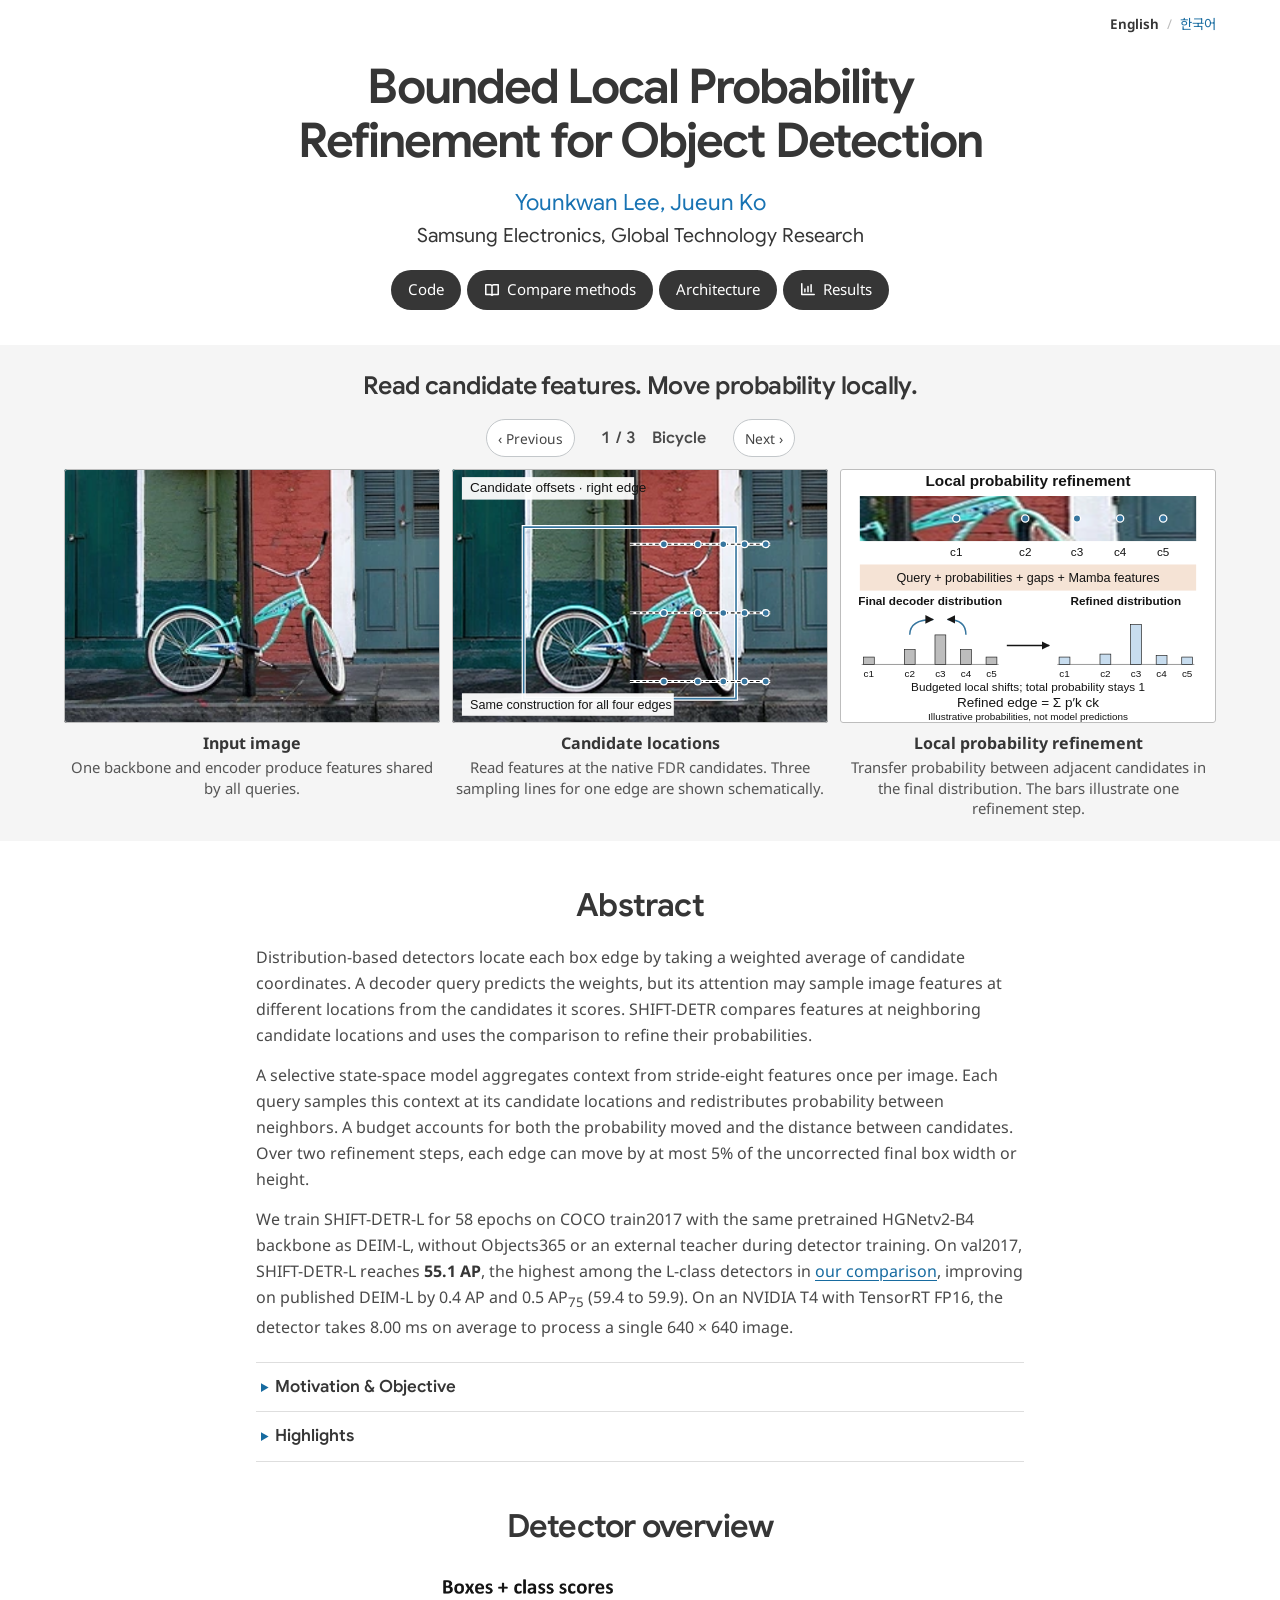
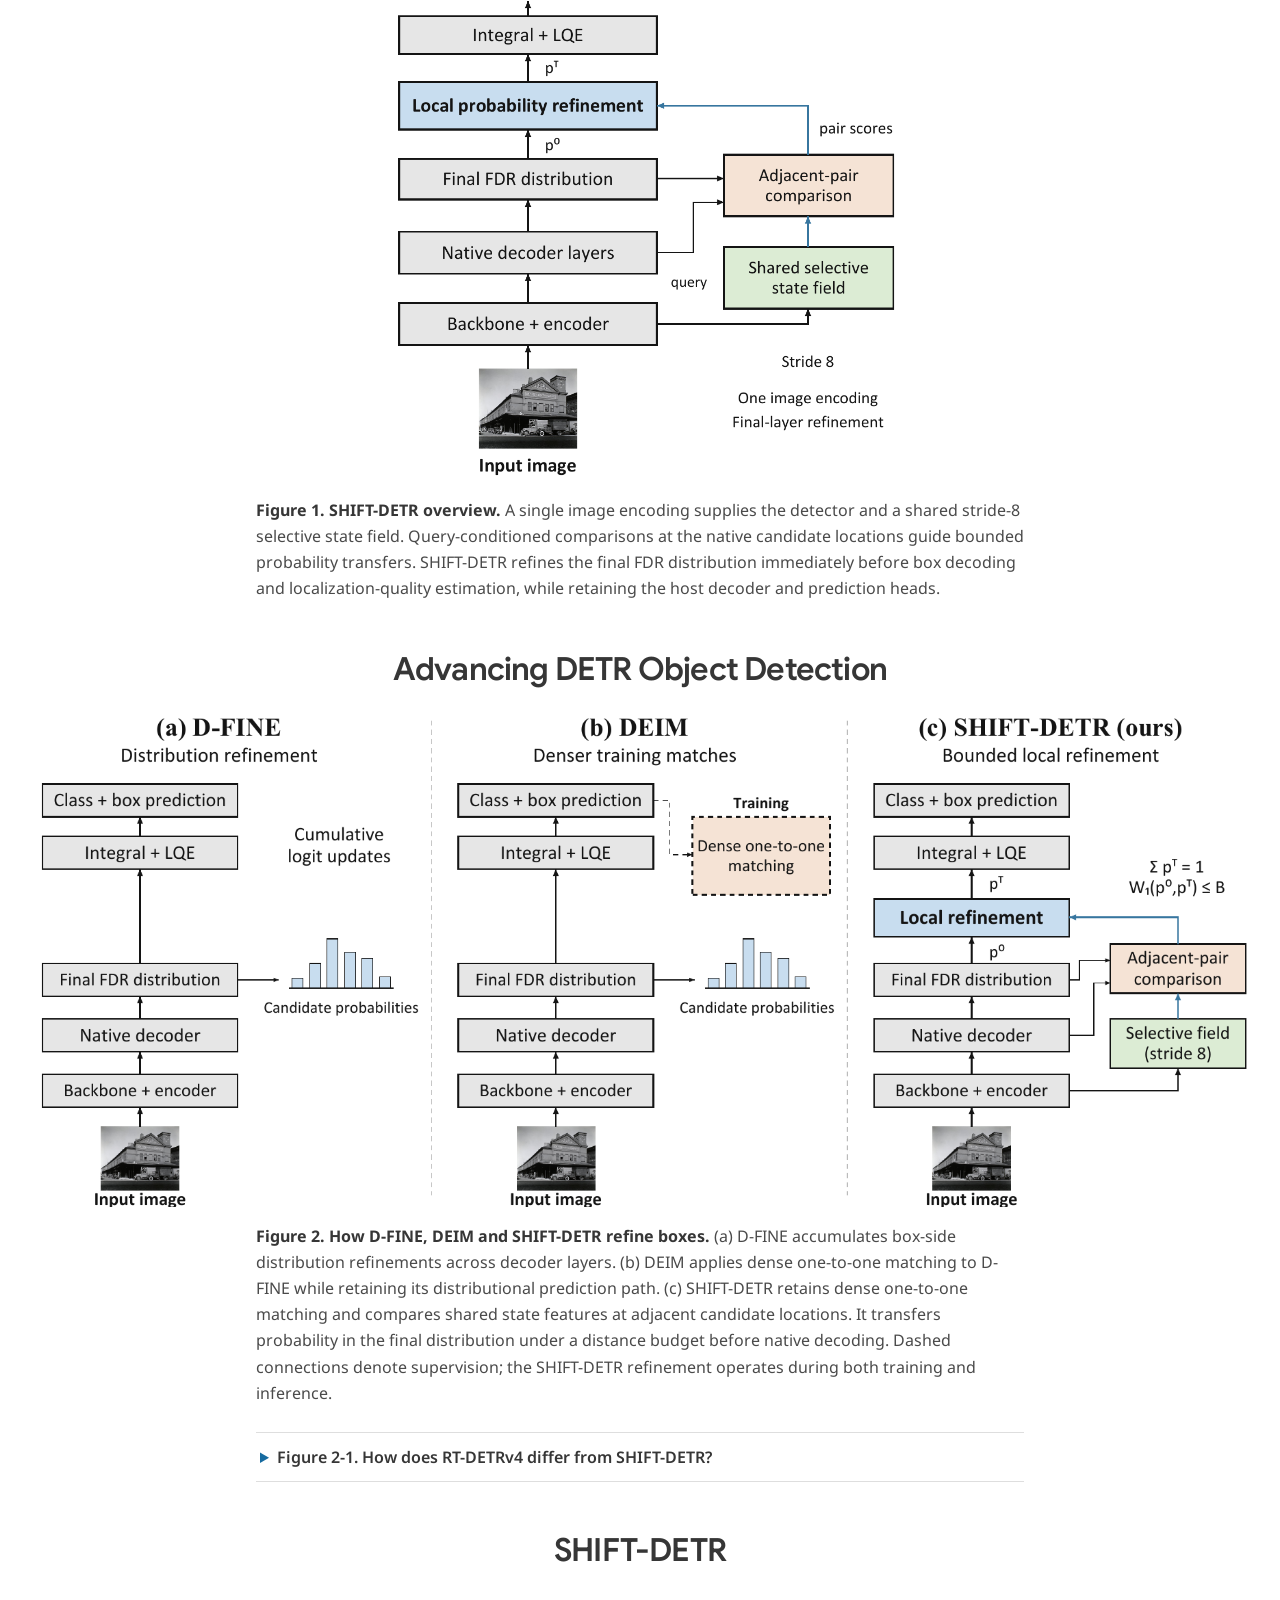
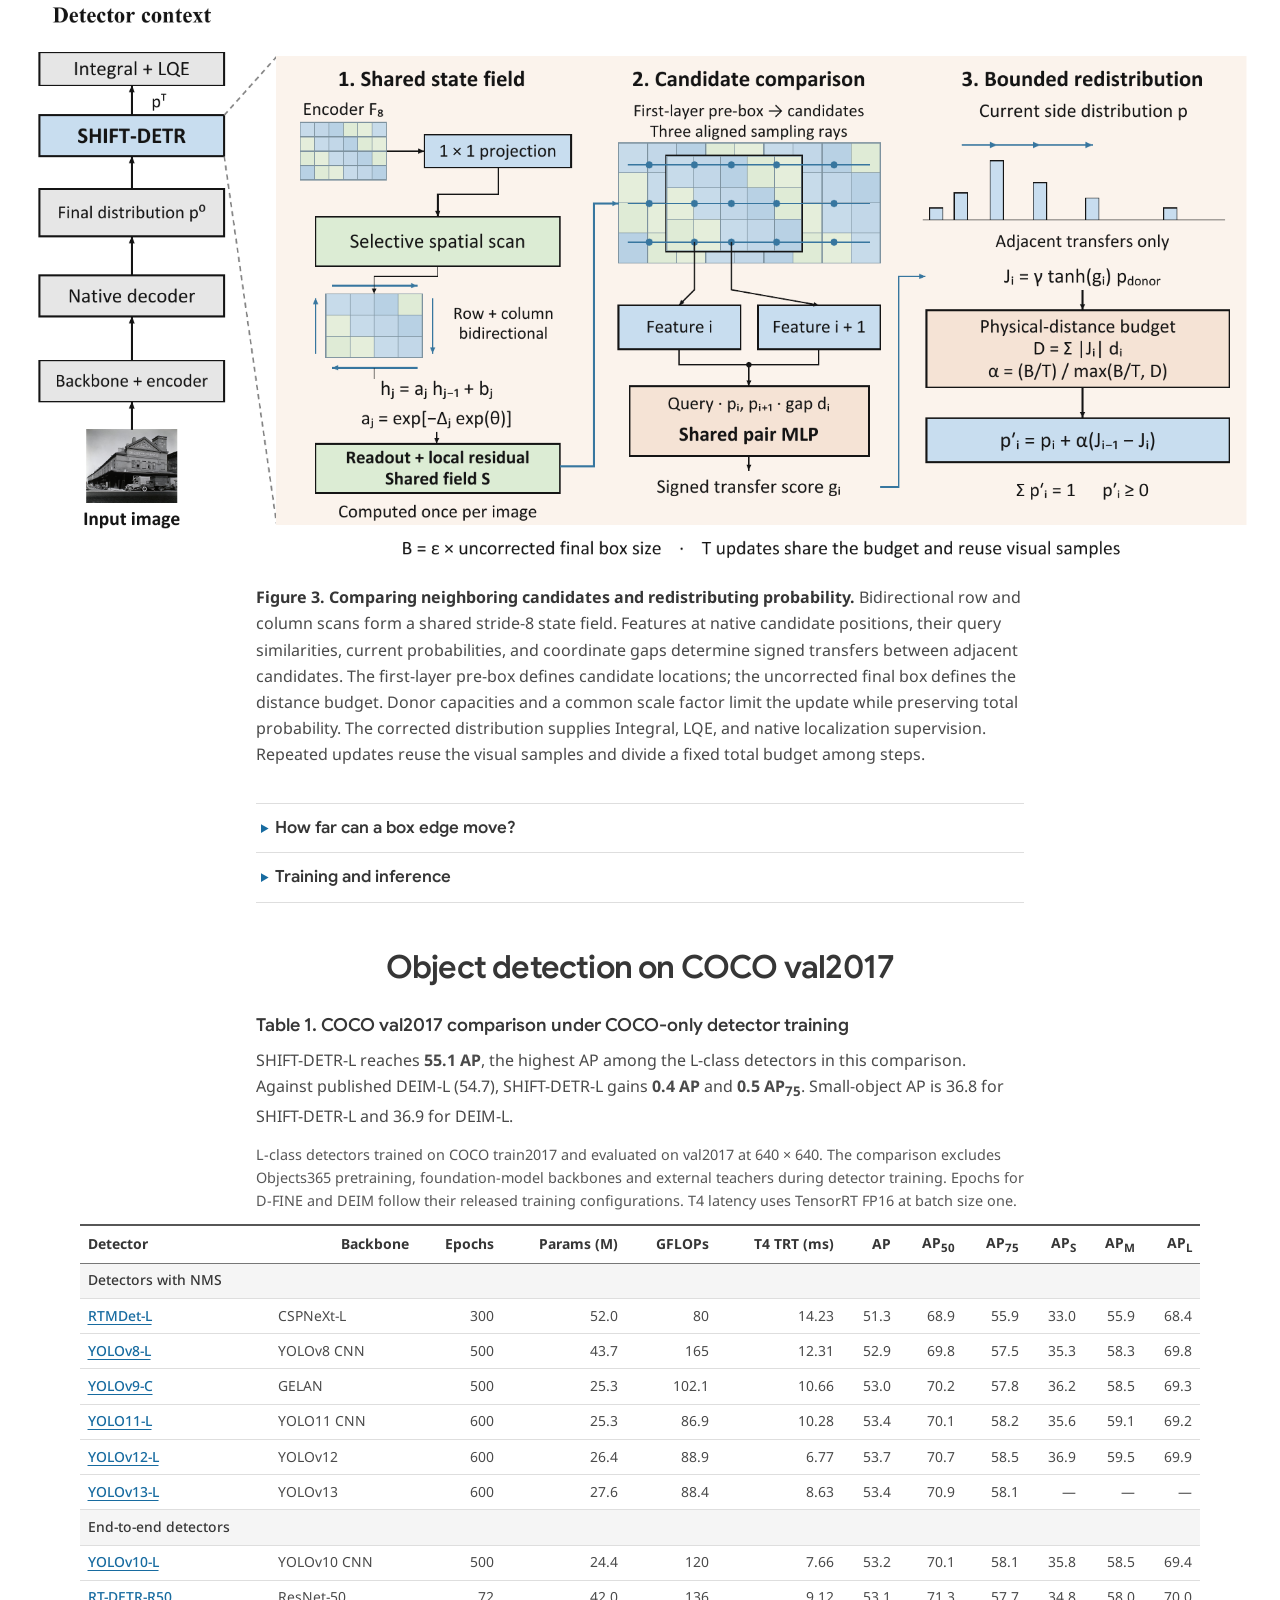
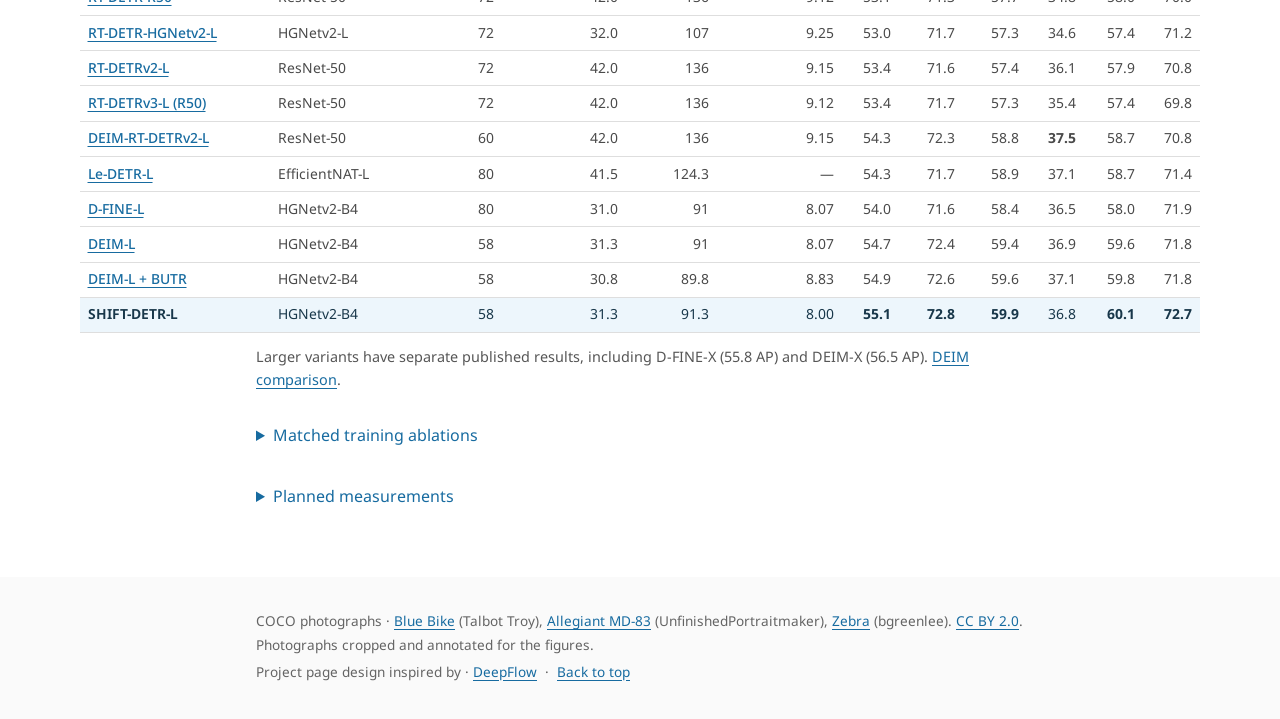
==== commit 747bf0b9: "Report configured epochs and place T4 protocol above Table 1" ====
--- a/index.html
+++ b/index.html
@@ -72,8 +72,8 @@
 <section class="chapter" id="results"><h2>Object detection on COCO val2017</h2>
 <div class="result-block"><h3 id="detector-comparison">Table 1. COCO val2017 comparison under COCO-only detector training</h3>
 <p class="prose">SHIFT-DETR-L reaches <strong>55.1 AP</strong>, the highest AP among the L-class detectors in this comparison. Against published DEIM-L (54.7), SHIFT-DETR-L gains <strong>0.4 AP</strong> and <strong>0.5 AP<sub>75</sub></strong>. Small-object AP is 36.8 for SHIFT-DETR-L and 36.9 for DEIM-L.</p>
-<p class="table-caption" id="table1-protocol">Detection supervision comes from COCO train2017. Evaluation uses COCO val2017 and 640 × 640 inputs. The L-class comparison includes YOLOv9-C and the ResNet-50 RT-DETR variants. Backbone pretraining is permitted. The comparison excludes foundation-model backbones, external teachers during detector training and Objects365 detection pretraining.</p>
-<div class="tablewrap detector-table" role="region" aria-labelledby="detector-comparison" tabindex="0"><table aria-labelledby="detector-comparison" aria-describedby="table1-protocol runtime-protocol">
+<p class="table-caption" id="table1-protocol">L-class detectors trained on COCO train2017 and evaluated on val2017 at 640 × 640. The comparison excludes Objects365 pretraining, foundation-model backbones and external teachers during detector training. Epochs for D-FINE and DEIM follow their released training configurations. T4 latency uses TensorRT FP16 at batch size one.</p>
+<div class="tablewrap detector-table" role="region" aria-labelledby="detector-comparison" tabindex="0"><table aria-labelledby="detector-comparison" aria-describedby="table1-protocol">
 <thead><tr><th scope="col">Detector</th><th scope="col">Backbone</th><th scope="col">Epochs</th><th scope="col">Params (M)</th><th scope="col">GFLOPs</th><th scope="col">T4 TRT (ms)</th><th scope="col">AP</th><th scope="col">AP<sub>50</sub></th><th scope="col">AP<sub>75</sub></th><th scope="col">AP<sub>S</sub></th><th scope="col">AP<sub>M</sub></th><th scope="col">AP<sub>L</sub></th></tr></thead>
 <tbody><tr class="model-group"><th scope="rowgroup" colspan="12">Detectors with NMS</th></tr>
 <tr><th scope="row"><a href="https://arxiv.org/html/2410.13842#S5.T1">RTMDet-L</a></th><td>CSPNeXt-L</td><td>300</td><td>52.0</td><td>80</td><td>14.23</td><td>51.3</td><td>68.9</td><td>55.9</td><td>33.0</td><td>55.9</td><td>68.4</td></tr>
@@ -91,13 +91,12 @@
 <tr><th scope="row"><a href="https://arxiv.org/abs/2510.25257">RT-DETRv3-L (R50)</a></th><td>ResNet-50</td><td>72</td><td>42.0</td><td>136</td><td>9.12</td><td>53.4</td><td>71.7</td><td>57.3</td><td>35.4</td><td>57.4</td><td>69.8</td></tr>
 <tr><th scope="row"><a href="https://arxiv.org/html/2412.04234v3">DEIM-RT-DETRv2-L</a></th><td>ResNet-50</td><td>60</td><td>42.0</td><td>136</td><td>9.15</td><td>54.3</td><td>72.3</td><td>58.8</td><td><strong>37.5</strong></td><td>58.7</td><td>70.8</td></tr>
 <tr><th scope="row"><a href="https://arxiv.org/html/2602.21010">Le-DETR-L</a></th><td>EfficientNAT-L</td><td>80</td><td>41.5</td><td>124.3</td><td><span aria-label="Unreported for this protocol">—</span></td><td>54.3</td><td>71.7</td><td>58.9</td><td>37.1</td><td>58.7</td><td>71.4</td></tr>
-<tr><th scope="row"><a href="https://arxiv.org/html/2410.13842#S5.T1">D-FINE-L</a></th><td>HGNetv2-B4</td><td>72+8</td><td>31.0</td><td>91</td><td>8.07</td><td>54.0</td><td>71.6</td><td>58.4</td><td>36.5</td><td>58.0</td><td>71.9</td></tr>
-<tr><th scope="row"><a href="https://arxiv.org/html/2412.04234v3">DEIM-L</a></th><td>HGNetv2-B4</td><td>50+8</td><td>31.3</td><td>91</td><td>8.07</td><td>54.7</td><td>72.4</td><td>59.4</td><td>36.9</td><td>59.6</td><td>71.8</td></tr>
-<tr><th scope="row"><a href="https://arxiv.org/html/2610.33430v1#S5.T6">DEIM-L + BUTR</a></th><td>HGNetv2-B4</td><td>50+8</td><td>30.8</td><td>89.8</td><td>8.83</td><td>54.9</td><td>72.6</td><td>59.6</td><td>37.1</td><td>59.8</td><td>71.8</td></tr>
-<tr class="ours"><th scope="row">SHIFT-DETR-L</th><td>HGNetv2-B4</td><td>50+8</td><td>31.3</td><td>91.3</td><td>8.00</td><td><strong>55.1</strong></td><td><strong>72.8</strong></td><td><strong>59.9</strong></td><td>36.8</td><td><strong>60.1</strong></td><td><strong>72.7</strong></td></tr>
+<tr><th scope="row"><a href="https://arxiv.org/html/2410.13842#S5.T1">D-FINE-L</a></th><td>HGNetv2-B4</td><td>80</td><td>31.0</td><td>91</td><td>8.07</td><td>54.0</td><td>71.6</td><td>58.4</td><td>36.5</td><td>58.0</td><td>71.9</td></tr>
+<tr><th scope="row"><a href="https://arxiv.org/html/2412.04234v3">DEIM-L</a></th><td>HGNetv2-B4</td><td>58</td><td>31.3</td><td>91</td><td>8.07</td><td>54.7</td><td>72.4</td><td>59.4</td><td>36.9</td><td>59.6</td><td>71.8</td></tr>
+<tr><th scope="row"><a href="https://arxiv.org/html/2610.33430v1#S5.T6">DEIM-L + BUTR</a></th><td>HGNetv2-B4</td><td>58</td><td>30.8</td><td>89.8</td><td>8.83</td><td>54.9</td><td>72.6</td><td>59.6</td><td>37.1</td><td>59.8</td><td>71.8</td></tr>
+<tr class="ours"><th scope="row">SHIFT-DETR-L</th><td>HGNetv2-B4</td><td>58</td><td>31.3</td><td>91.3</td><td>8.00</td><td><strong>55.1</strong></td><td><strong>72.8</strong></td><td><strong>59.9</strong></td><td>36.8</td><td><strong>60.1</strong></td><td><strong>72.7</strong></td></tr>
 </tbody>
 </table></div>
-<p class="table-caption" id="runtime-protocol">SHIFT-DETR-L latency is the mean for one 640 × 640 image on an NVIDIA T4 using TensorRT FP16. Timed operations vary across sources. A dash marks an unavailable measurement.</p>
 </div>
 <p class="table-caption">Larger variants have separate published results, including D-FINE-X (55.8 AP) and DEIM-X (56.5 AP). <a href="https://arxiv.org/html/2412.04234v3">DEIM comparison</a>.</p>
 <details id="transport-ablation"><summary>Matched training ablations</summary><div class="detail-body"><div class="tablewrap" tabindex="0"><table aria-label="Matched training ablations" class="crossing-rules"><thead><tr><th scope="col">Variant</th><th scope="col">Refinement</th><th scope="col">AP</th><th scope="col">AP<sub>75</sub></th><th scope="col">AP<sub>S</sub></th></tr></thead><tbody><tr><th scope="row">No head (published DEIM-L)</th><td>Published baseline</td><td>54.7</td><td>59.4</td><td>36.9</td></tr><tr><th scope="row">Additive</th><td>Unrestricted correction to candidate scores</td><td>—</td><td>—</td><td>—</td></tr><tr><th scope="row">Budgeted additive</th><td>Additive correction with the same distance budget</td><td>—</td><td>—</td><td>—</td></tr><tr><th scope="row">Local refinement without scan</th><td>Projected local features in place of the selective state field</td><td>—</td><td>—</td><td>—</td></tr><tr><th scope="row">Local refinement, one step</th><td>One update using the entire 0.05 budget</td><td>—</td><td>—</td><td>—</td></tr><tr><th scope="row">SHIFT-DETR-L, two steps</th><td>Two updates sharing the 0.05 budget</td><td>55.1</td><td>59.9</td><td>36.8</td></tr></tbody></table></div><p>The four controls use the SHIFT-DETR-L recipe. The no-scan variant reads the local features before the state-space module.</p></div></details>
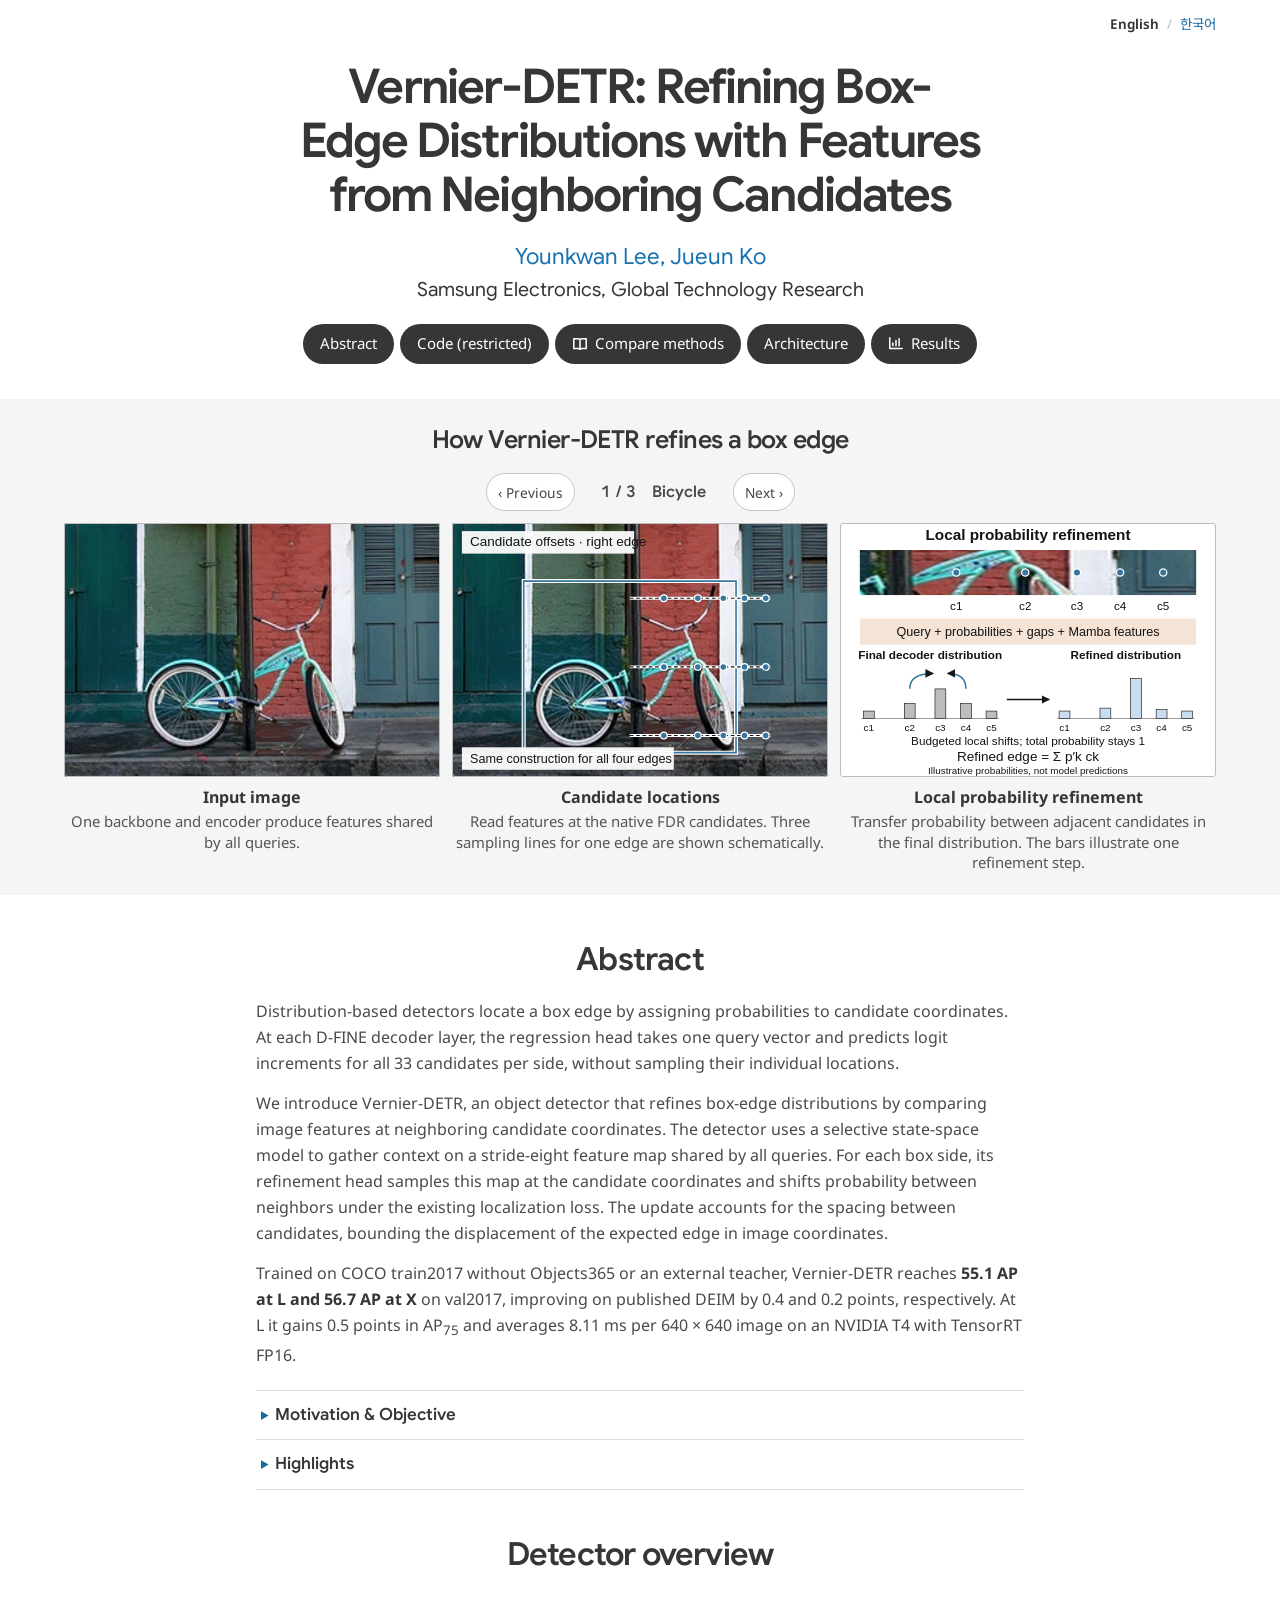
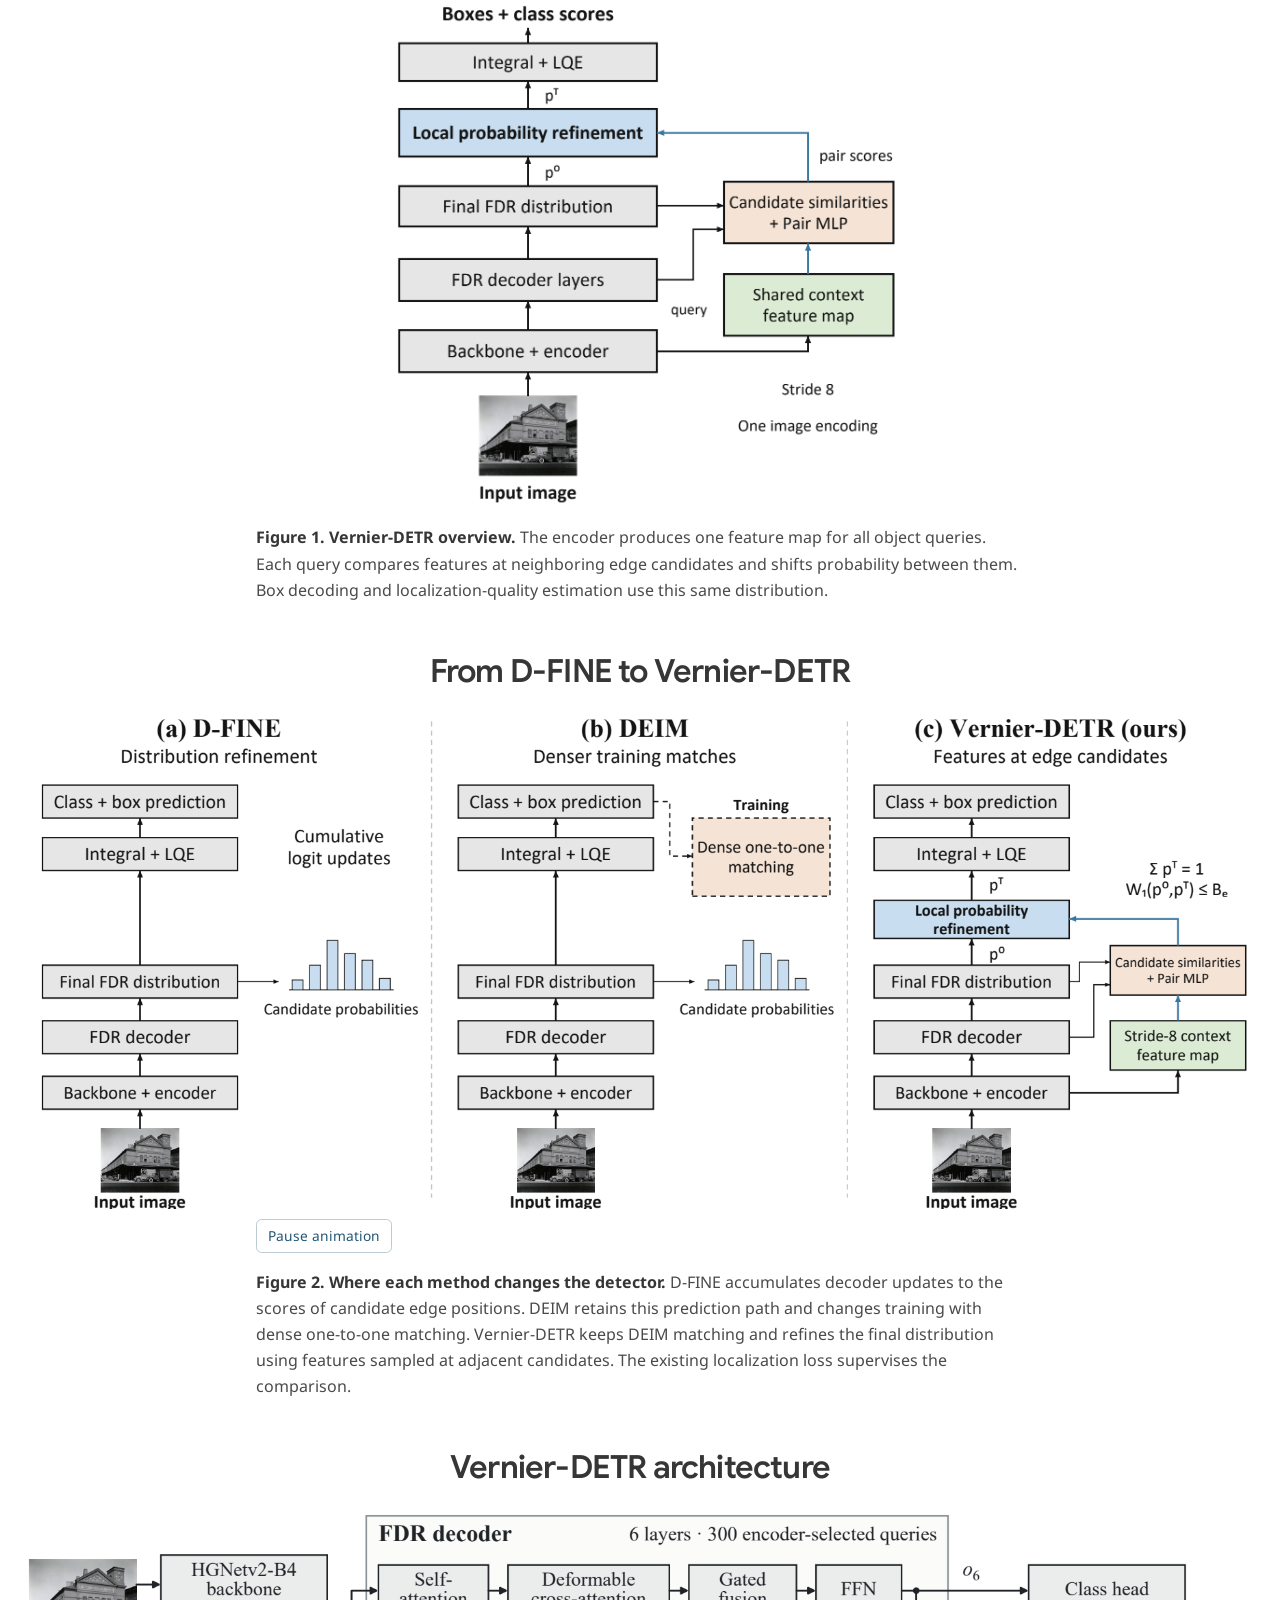
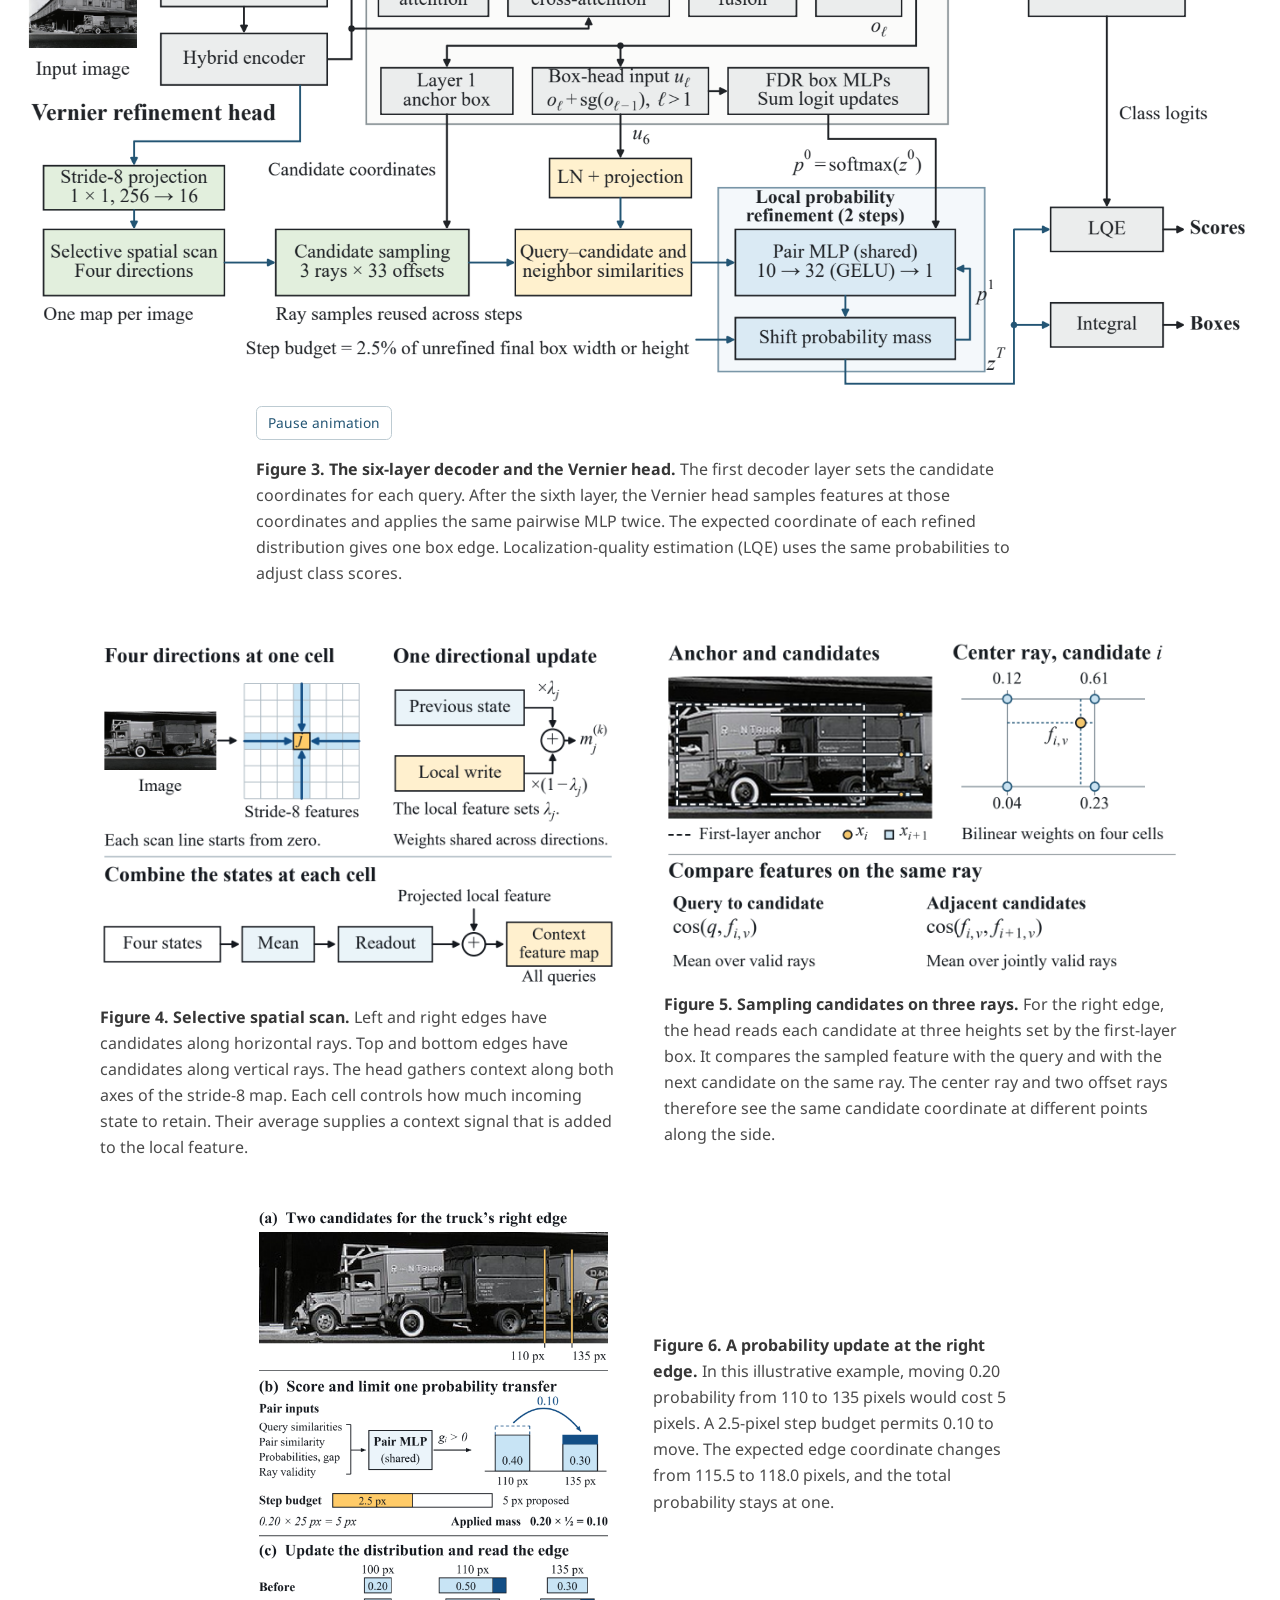
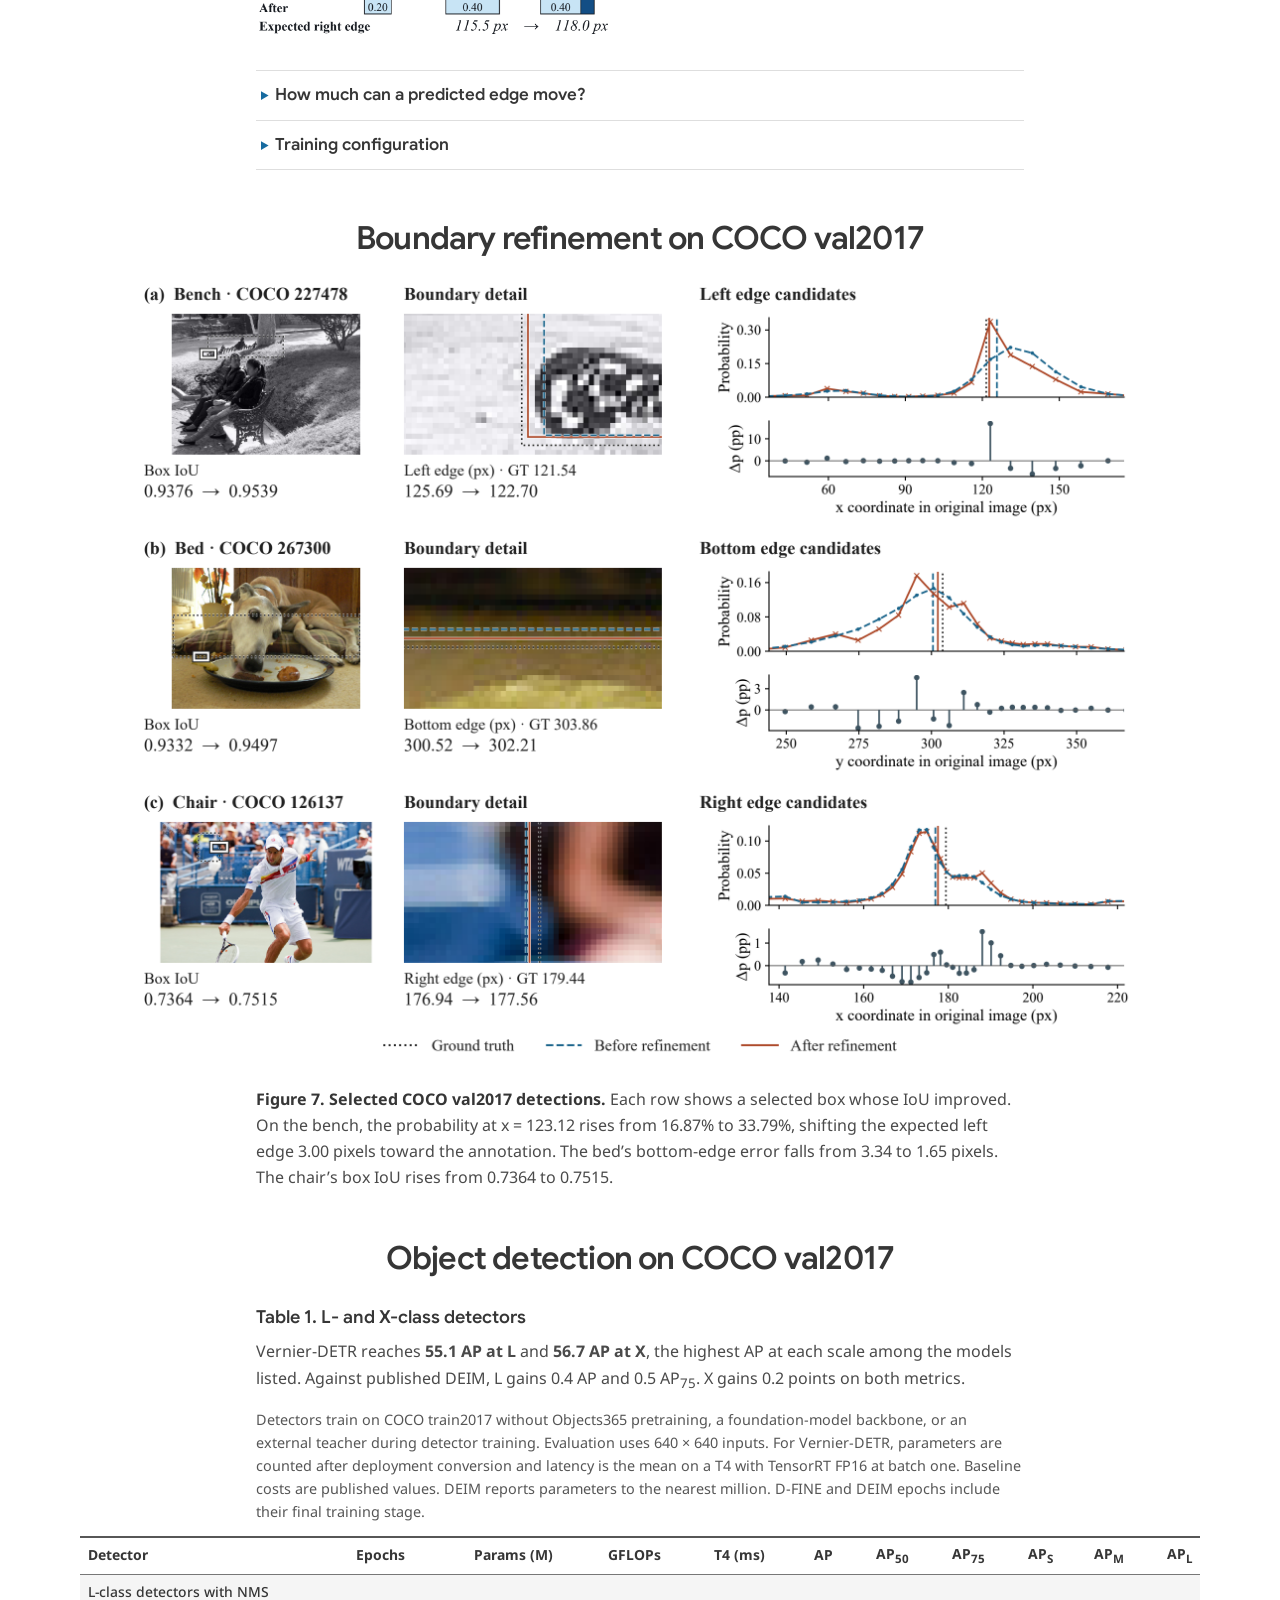
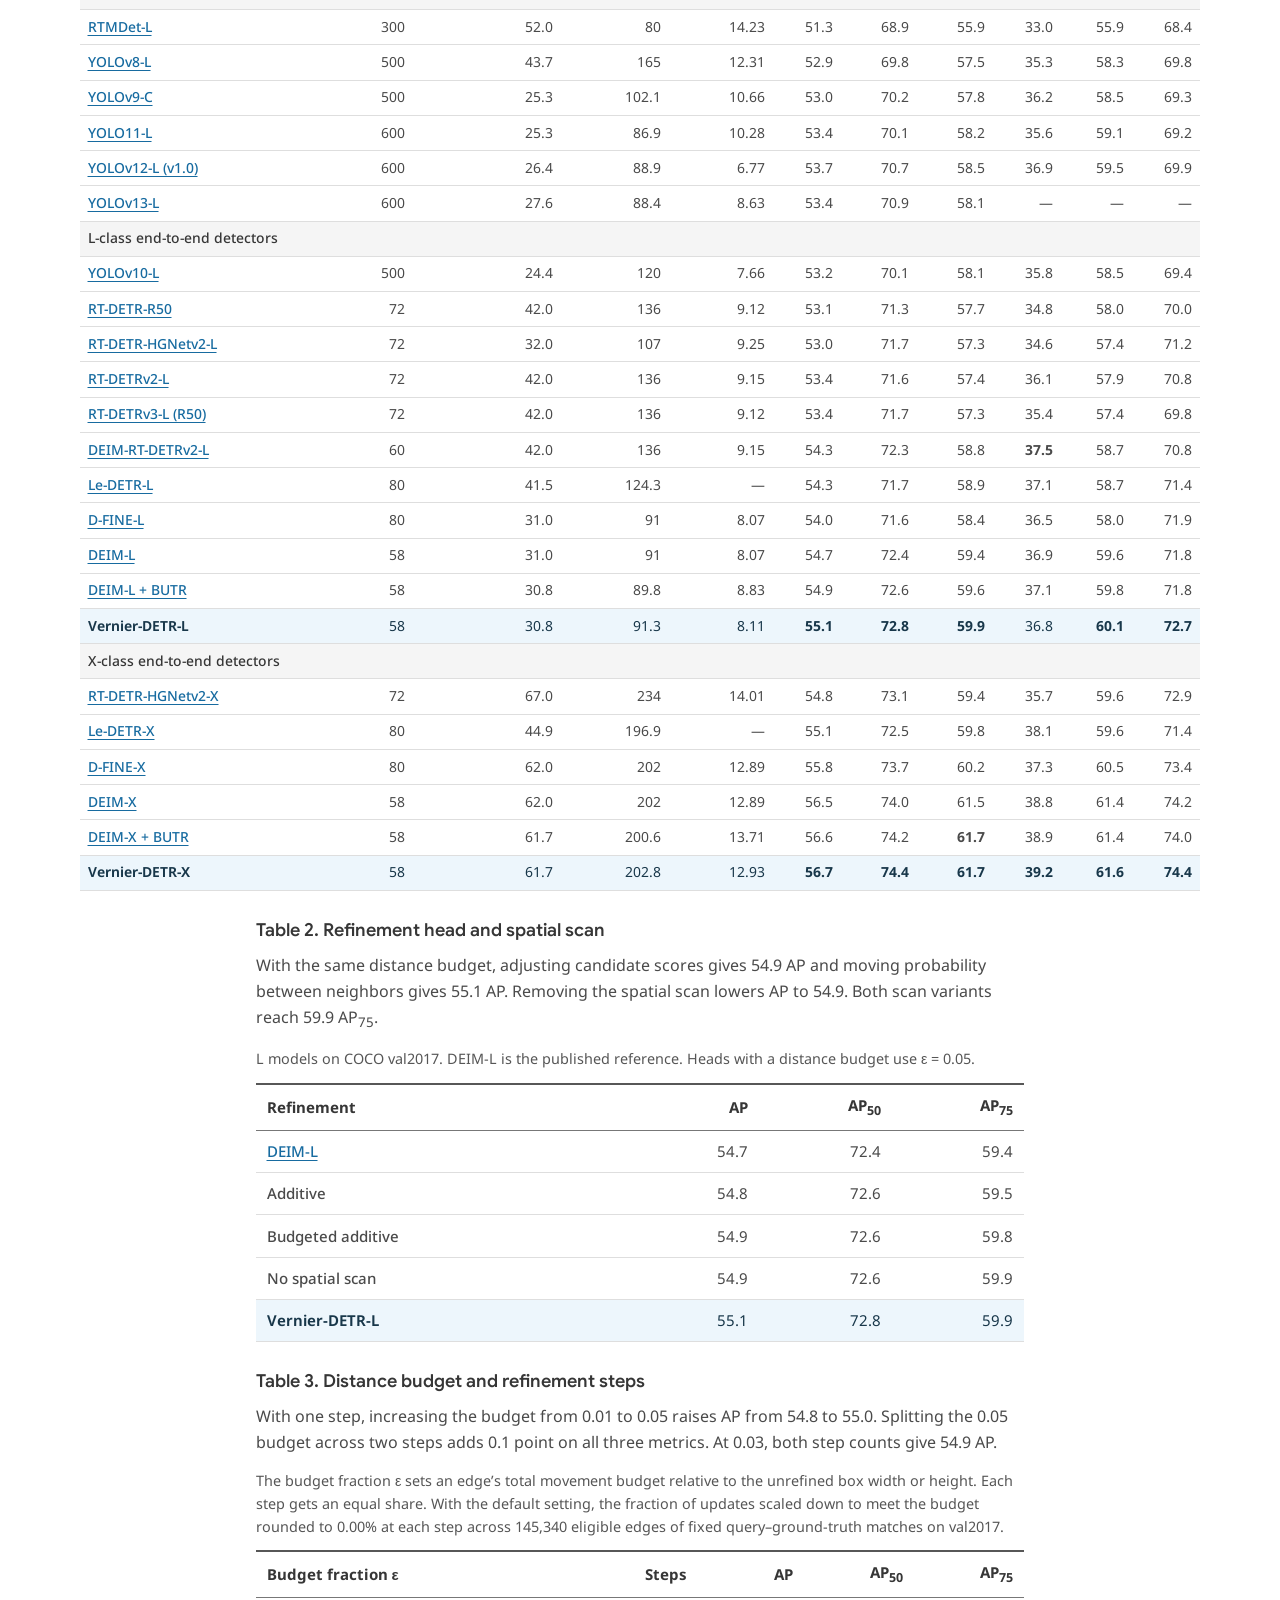
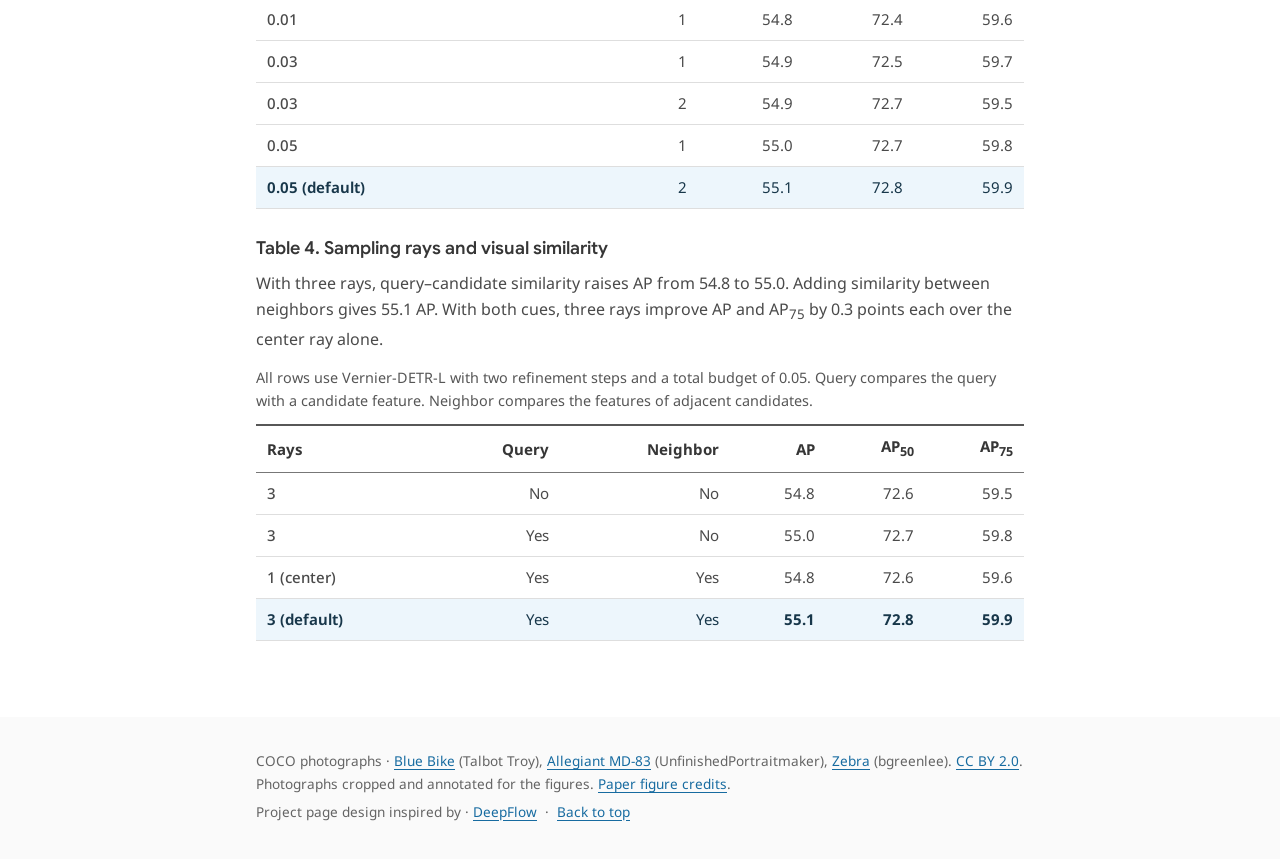
==== commit 4e1695c9: "Align both project pages with the Vernier-DETR manuscript" ====
--- a/index.html
+++ b/index.html
@@ -1,105 +1,167 @@
 <!DOCTYPE html>
 
-<html lang="en"><head><meta charset="utf-8"/><meta content="width=device-width, initial-scale=1" name="viewport"/><meta content="#ffffff" name="theme-color"/><meta content="SHIFT-DETR refines bounding-box edges by moving probability between neighboring candidates under an image-space distance bound. SHIFT-DETR-L reaches 55.1 AP on COCO val2017." name="description"/><title>Bounded Local Probability Refinement for Object Detection</title><link href="ko.html" hreflang="ko" rel="alternate"/><link href="index.html" hreflang="en" rel="alternate"/><link href="assets/mark.svg?v=shift-detr-20261113" rel="icon" type="image/svg+xml"/><link href="fonts.css?v=shift-detr-20261113" rel="stylesheet"/><link href="site.css?v=bounded-results-20261114" rel="stylesheet"/><link href="hero.css?v=shift-detr-20261113" rel="stylesheet"/><link href="evolution.css?v=shift-detr-20261113" rel="stylesheet"/><script defer="" src="hero.js?v=shift-detr-20261113"></script><link href="method-motion.css?v=shift-detr-20261113" rel="stylesheet"/><script defer="" src="architecture-film.js?v=shift-detr-20261113"></script><meta content="Bounded Local Probability Refinement for Object Detection" property="og:title"/><meta content="SHIFT-DETR refines bounding-box edges by moving probability between neighboring candidates under an image-space distance bound. SHIFT-DETR-L reaches 55.1 AP on COCO val2017." property="og:description"/><meta content="website" property="og:type"/></head>
+<html lang="en"><head><meta charset="utf-8"/><meta content="width=device-width, initial-scale=1" name="viewport"/><meta content="#ffffff" name="theme-color"/><meta content="Vernier-DETR refines box-edge distributions using features at neighboring candidate positions. On COCO val2017, it reaches 55.1 AP at L and 56.7 AP at X." name="description"/><title>Vernier-DETR: Refining Box-Edge Distributions with Features from Neighboring Candidates</title><link href="ko.html" hreflang="ko" rel="alternate"/><link href="index.html" hreflang="en" rel="alternate"/><link href="assets/mark.svg?v=vernier-20261117" rel="icon" type="image/svg+xml"/><link href="fonts.css?v=vernier-20261117" rel="stylesheet"/><link href="site.css?v=vernier-20261117" rel="stylesheet"/><link href="hero.css?v=vernier-20261117" rel="stylesheet"/><link href="evolution.css?v=vernier-20261117" rel="stylesheet"/><script defer="" src="hero.js?v=vernier-20261117"></script><link href="method-motion.css?v=vernier-20261117" rel="stylesheet"/><link href="method-figures.css?v=vernier-20261117" rel="stylesheet"/><script defer="" src="architecture-film.js?v=vernier-20261117"></script><meta content="Vernier-DETR: Refining Box-Edge Distributions with Features from Neighboring Candidates" property="og:title"/><meta content="Vernier-DETR refines box-edge distributions using features at neighboring candidate positions. On COCO val2017, it reaches 55.1 AP at L and 56.7 AP at X." property="og:description"/><meta content="website" property="og:type"/></head>
 <body id="top"><a class="skip" href="#main">Skip to the research</a>
 <nav aria-label="Language" class="language"><span aria-current="page">English</span><span class="divider">/</span><a href="ko.html" lang="ko">한국어</a></nav>
 <main id="main">
-<header class="mast"><h1>Bounded Local Probability Refinement for Object Detection</h1><div class="byline"><p class="authors">Younkwan Lee, Jueun Ko</p><p class="affiliation">Samsung Electronics, Global Technology Research</p></div>
-<nav aria-label="Research resources" class="buttons"><a href="https://github.com/youn720lee/tfdet/tree/dqm/platform/vfm_v3_detr">Code</a><a href="#evolution"><svg aria-hidden="true" viewbox="0 0 18 18"><path d="M2 3h5l2 1 2-1h5v11h-5l-2 1-2-1H2zM9 4v11"></path></svg>Compare methods</a><a href="#architecture">Architecture</a><a href="#results"><svg aria-hidden="true" viewbox="0 0 18 18"><path d="M2 2v12h14M5.5 11V8M9 11V5M12.5 11V3"></path></svg>Results</a></nav></header>
-<section aria-labelledby="teaser-title" class="teaser"><h2 class="teaser-heading" id="teaser-title">Read candidate features. Move probability locally.</h2>
+<header class="mast"><h1>Vernier-DETR: Refining Box-Edge Distributions with Features from Neighboring Candidates</h1><div class="byline"><p class="authors">Younkwan Lee, Jueun Ko</p><p class="affiliation">Samsung Electronics, Global Technology Research</p></div>
+<nav aria-label="Research resources" class="buttons"><a href="#abstract">Abstract</a><a href="https://github.com/youn720lee/tfdet/tree/dqm/platform/vfm_v3_detr">Code (restricted)</a><a href="#evolution"><svg aria-hidden="true" viewbox="0 0 18 18"><path d="M2 3h5l2 1 2-1h5v11h-5l-2 1-2-1H2zM9 4v11"></path></svg>Compare methods</a><a href="#architecture">Architecture</a><a href="#results"><svg aria-hidden="true" viewbox="0 0 18 18"><path d="M2 2v12h14M5.5 11V8M9 11V5M12.5 11V3"></path></svg>Results</a></nav></header>
+<section aria-labelledby="teaser-title" class="teaser"><h2 class="teaser-heading" id="teaser-title">How Vernier-DETR refines a box edge</h2>
 <div aria-label="Choose a COCO image" class="example-controls" hidden="" role="group"><button aria-controls="boundary-viewer" data-previous="" type="button">‹ Previous</button><output aria-atomic="true" aria-live="polite">1 / 3　Bicycle</output><button aria-controls="boundary-viewer" data-next="" type="button">Next ›</button></div>
 <div aria-label="Choose a COCO image" id="boundary-viewer" role="region">
 <div class="example-panels" data-example="Bicycle">
 <figure class="scene"><div class="scene-image"><img alt="COCO photograph used as the detector input." height="282" src="assets/examples/bicycle-scene.webp" width="417"/></div><figcaption><strong>Input image</strong><span>One backbone and encoder produce features shared by all queries.</span></figcaption></figure>
-<figure class="scene"><div class="scene-image"><img alt="Illustrative candidate positions on three parallel lines for one box edge." height="282" src="assets/examples/bicycle-candidates.svg?v=shift-detr-20261113" width="417"/></div><figcaption><strong>Candidate locations</strong><span>Read features at the native FDR candidates. Three sampling lines for one edge are shown schematically.</span></figcaption></figure>
-<figure class="scene"><div class="scene-image"><img alt="Illustrative probability distributions before and after local probability refinement." height="282" src="assets/examples/bicycle-evidence.svg?v=shift-detr-20261113" width="417"/></div><figcaption><strong>Local probability refinement</strong><span>Transfer probability between adjacent candidates in the final distribution. The bars illustrate one refinement step.</span></figcaption></figure>
+<figure class="scene"><div class="scene-image"><img alt="Illustrative candidate positions on three parallel lines for one box edge." height="282" src="assets/examples/bicycle-candidates.svg?v=vernier-20261117" width="417"/></div><figcaption><strong>Candidate locations</strong><span>Read features at the native FDR candidates. Three sampling lines for one edge are shown schematically.</span></figcaption></figure>
+<figure class="scene"><div class="scene-image"><img alt="Illustrative probability distributions before and after local probability refinement." height="282" src="assets/examples/bicycle-evidence.svg?v=vernier-20261117" width="417"/></div><figcaption><strong>Local probability refinement</strong><span>Transfer probability between adjacent candidates in the final distribution. The bars illustrate one refinement step.</span></figcaption></figure>
 </div>
 <div class="example-panels" data-example="Airplane">
 <figure class="scene"><div class="scene-image"><img alt="COCO photograph used as the detector input." height="282" loading="lazy" src="assets/examples/airplane-scene.webp" width="417"/></div><figcaption><strong>Input image</strong><span>One backbone and encoder produce features shared by all queries.</span></figcaption></figure>
-<figure class="scene"><div class="scene-image"><img alt="Illustrative candidate positions on three parallel lines for one box edge." height="282" loading="lazy" src="assets/examples/airplane-candidates.svg?v=shift-detr-20261113" width="417"/></div><figcaption><strong>Candidate locations</strong><span>Read features at the native FDR candidates. Three sampling lines for one edge are shown schematically.</span></figcaption></figure>
-<figure class="scene"><div class="scene-image"><img alt="Illustrative probability distributions before and after local probability refinement." height="282" loading="lazy" src="assets/examples/airplane-evidence.svg?v=shift-detr-20261113" width="417"/></div><figcaption><strong>Local probability refinement</strong><span>Transfer probability between adjacent candidates in the final distribution. The bars illustrate one refinement step.</span></figcaption></figure>
+<figure class="scene"><div class="scene-image"><img alt="Illustrative candidate positions on three parallel lines for one box edge." height="282" loading="lazy" src="assets/examples/airplane-candidates.svg?v=vernier-20261117" width="417"/></div><figcaption><strong>Candidate locations</strong><span>Read features at the native FDR candidates. Three sampling lines for one edge are shown schematically.</span></figcaption></figure>
+<figure class="scene"><div class="scene-image"><img alt="Illustrative probability distributions before and after local probability refinement." height="282" loading="lazy" src="assets/examples/airplane-evidence.svg?v=vernier-20261117" width="417"/></div><figcaption><strong>Local probability refinement</strong><span>Transfer probability between adjacent candidates in the final distribution. The bars illustrate one refinement step.</span></figcaption></figure>
 </div>
 <div class="example-panels" data-example="Zebra">
 <figure class="scene"><div class="scene-image"><img alt="COCO photograph used as the detector input." height="282" loading="lazy" src="assets/examples/zebra-scene.webp" width="417"/></div><figcaption><strong>Input image</strong><span>One backbone and encoder produce features shared by all queries.</span></figcaption></figure>
-<figure class="scene"><div class="scene-image"><img alt="Illustrative candidate positions on three parallel lines for one box edge." height="282" loading="lazy" src="assets/examples/zebra-candidates.svg?v=shift-detr-20261113" width="417"/></div><figcaption><strong>Candidate locations</strong><span>Read features at the native FDR candidates. Three sampling lines for one edge are shown schematically.</span></figcaption></figure>
-<figure class="scene"><div class="scene-image"><img alt="Illustrative probability distributions before and after local probability refinement." height="282" loading="lazy" src="assets/examples/zebra-evidence.svg?v=shift-detr-20261113" width="417"/></div><figcaption><strong>Local probability refinement</strong><span>Transfer probability between adjacent candidates in the final distribution. The bars illustrate one refinement step.</span></figcaption></figure>
+<figure class="scene"><div class="scene-image"><img alt="Illustrative candidate positions on three parallel lines for one box edge." height="282" loading="lazy" src="assets/examples/zebra-candidates.svg?v=vernier-20261117" width="417"/></div><figcaption><strong>Candidate locations</strong><span>Read features at the native FDR candidates. Three sampling lines for one edge are shown schematically.</span></figcaption></figure>
+<figure class="scene"><div class="scene-image"><img alt="Illustrative probability distributions before and after local probability refinement." height="282" loading="lazy" src="assets/examples/zebra-evidence.svg?v=vernier-20261117" width="417"/></div><figcaption><strong>Local probability refinement</strong><span>Transfer probability between adjacent candidates in the final distribution. The bars illustrate one refinement step.</span></figcaption></figure>
 </div>
 </div>
 <div aria-label="Choose a panel" class="stage-controls" hidden="" role="group"><button aria-pressed="true" data-stage="0" type="button">Input image</button><button aria-pressed="false" data-stage="1" type="button">Candidate offsets</button><button aria-pressed="false" data-stage="2" type="button">Probability refinement</button></div>
 </section>
 <div class="content-column">
-<section class="chapter" id="abstract"><h2>Abstract</h2><div class="abstract-copy"><p>Distribution-based detectors locate each box edge by taking a weighted average of candidate coordinates. A decoder query predicts the weights, but its attention may sample image features at different locations from the candidates it scores. SHIFT-DETR compares features at neighboring candidate locations and uses the comparison to refine their probabilities.</p><p>A selective state-space model aggregates context from stride-eight features once per image. Each query samples this context at its candidate locations and redistributes probability between neighbors. A budget accounts for both the probability moved and the distance between candidates. Over two refinement steps, each edge can move by at most 5% of the uncorrected final box width or height.</p><p>We train SHIFT-DETR-L for 58 epochs on COCO train2017 with the same pretrained HGNetv2-B4 backbone as DEIM-L, without Objects365 or an external teacher during detector training. On val2017, SHIFT-DETR-L reaches <strong>55.1 AP</strong>, the highest among the L-class detectors in <a href="#detector-comparison">our comparison</a>, improving on published DEIM-L by 0.4 AP and 0.5 AP<sub>75</sub> (59.4 to 59.9). On an NVIDIA T4 with TensorRT FP16, the detector takes 8.00 ms on average to process a single 640 × 640 image.</p></div></section>
+<section class="chapter" id="abstract"><h2>Abstract</h2><div class="abstract-copy">
+<p>Distribution-based detectors locate a box edge by assigning probabilities to candidate coordinates. At each D-FINE decoder layer, the regression head takes one query vector and predicts logit increments for all 33 candidates per side, without sampling their individual locations.</p>
+<p>We introduce Vernier-DETR, an object detector that refines box-edge distributions by comparing image features at neighboring candidate coordinates. The detector uses a selective state-space model to gather context on a stride-eight feature map shared by all queries. For each box side, its refinement head samples this map at the candidate coordinates and shifts probability between neighbors under the existing localization loss. The update accounts for the spacing between candidates, bounding the displacement of the expected edge in image coordinates.</p>
+<p>Trained on COCO train2017 without Objects365 or an external teacher, Vernier-DETR reaches <strong>55.1 AP at L and 56.7 AP at X</strong> on val2017, improving on published DEIM by 0.4 and 0.2 points, respectively. At L it gains 0.5 points in AP<sub>75</sub> and averages 8.11 ms per 640 × 640 image on an NVIDIA T4 with TensorRT FP16.</p>
+</div></section>
 <div class="research-notes">
-<details id="motivation"><summary>Motivation &amp; Objective</summary><p>Fine box refinement needs both a visual reason to favor a nearby candidate and control over the size of that change. A one-index move does not imply the same image-space distance at every offset. SHIFT-DETR uses candidate-aligned features to choose local transfers and a physical-distance budget to constrain the final distribution update.</p></details>
-<details id="highlights"><summary>Highlights</summary><ul><li><strong>Shared features at candidate locations.</strong> A stride-8 Mamba-style field is computed once. Candidate observations, the query and current probabilities guide each transfer.</li><li><strong>Refine the final distribution.</strong> The head redistributes probability between adjacent candidates just before the detector decodes the box.</li><li><strong>A physical-distance budget.</strong> The distance between candidate coordinates determines how much of the budget each update costs.</li></ul></details>
+<details id="motivation"><summary>Motivation &amp; Objective</summary><p>The decoder can recognize an object while placing its edge just inside or beyond the boundary. When two neighboring coordinates both carry probability, what does the image show at each one? Vernier-DETR reads both positions before the box is decoded. Its name refers to the vernier scale used to take a finer reading between marks on a main scale.</p></details>
+<details id="highlights"><summary>Highlights</summary><ul><li><strong>Compare neighboring candidates.</strong> The head uses the query and image features from both candidate coordinates to decide how much probability to transfer. The detector’s localization loss supervises this comparison.</li><li><strong>Share the image readout.</strong> Row and column scans build a context map once per image. Each query samples its candidates along three rays per side and reuses those features in both refinement steps.</li><li><strong>Account for candidate spacing.</strong> Moving the same probability across a wider gap shifts the expected edge farther. The cost of a transfer is the probability moved times the distance it crosses. The two steps together limit the edge displacement to 5% of the unrefined box width or height.</li></ul></details>
 </div>
 <section aria-labelledby="overview-title" class="chapter" id="overview">
 <h2 id="overview-title">Detector overview</h2>
-<figure class="paper-figure paper-overview" id="figure-1">
-<div class="paper-visual"><img alt="One input image supplies the native detector and a shared selective state field. Adjacent candidate comparisons guide SHIFT-DETR before Integral and LQE." width="1000" height="913" loading="lazy" src="assets/paper-figures/lpt-fig1-overview.png?v=shift-detr-20261113"/></div>
-<figcaption class="caption"><strong>Figure 1. SHIFT-DETR overview.</strong> A single image encoding supplies the detector and a shared stride-8 selective state field. Query-conditioned comparisons at the native candidate locations guide bounded probability transfers. SHIFT-DETR refines the final FDR distribution immediately before box decoding and localization-quality estimation, while retaining the host decoder and prediction heads.</figcaption>
+<figure id="figure-1" class="paper-figure paper-overview">
+<div class="paper-visual"><a class="figure-fullsize" href="assets/paper-figures/fig1-overview.pdf" aria-label="Open Figure 1 as a PDF"><img src="assets/paper-figures/fig1-overview.webp" width="1200" height="1095" loading="lazy" alt="An encoder feature map feeds the refinement head. The final edge distribution branches to box decoding and classification score adjustment."/></a></div>
+<figcaption class="caption"><strong>Figure 1. Vernier-DETR overview.</strong> The encoder produces one feature map for all object queries. Each query compares features at neighboring edge candidates and shifts probability between them. Box decoding and localization-quality estimation use this same distribution.</figcaption>
 </figure>
 </section>
 <section aria-labelledby="evolution-title" class="chapter evolution" id="evolution">
-<h2 id="evolution-title">Advancing DETR Object Detection</h2>
-<figure class="paper-figure paper-animated" id="figure-2">
-<div class="paper-visual paper-scroll" role="region" tabindex="0" aria-label="Scrollable architecture figure"><img alt="D-FINE refines boundary distributions across decoder layers. DEIM adds dense one-to-one matching during training. SHIFT-DETR retains dense one-to-one matching and refines the final distribution by redistributing probability within a distance budget." width="1800" height="728" loading="lazy" src="assets/paper-figures/lpt-fig2-advancing.png?v=shift-detr-20261113" data-animation="assets/paper-figures/lpt-fig2-advancing.gif?v=shift-detr-20261113"/></div>
-<figcaption class="caption ev-caption"><strong>Figure 2. How D-FINE, DEIM and SHIFT-DETR refine boxes.</strong> (a) D-FINE accumulates box-side distribution refinements across decoder layers. (b) DEIM applies dense one-to-one matching to D-FINE while retaining its distributional prediction path. (c) SHIFT-DETR retains dense one-to-one matching and compares shared state features at adjacent candidate locations. It transfers probability in the final distribution under a distance budget before native decoding. Dashed connections denote supervision; the SHIFT-DETR refinement operates during both training and inference.</figcaption>
-</figure>
-<details class="ev-extension" id="figure-2-1">
-<summary>Figure 2-1. How does RT-DETRv4 differ from SHIFT-DETR?</summary>
-<figure>
-<div aria-label="D-FINE, DEIM, RT-DETRv4, SHIFT-DETR" class="ev-comparison" role="region" tabindex="0">
-<div><img alt="(a) D-FINE refines box-edge distributions." height="510" loading="lazy" src="assets/evolution/diagram-1.svg?v=shift-detr-20261113" width="350"/><p class="ev-score">54.0 <span>Box AP</span></p></div>
-<div><img alt="(b) DEIM adds dense one-to-one matching during training." height="510" loading="lazy" src="assets/evolution/diagram-2.svg?v=shift-detr-20261113" width="350"/><p class="ev-score">54.7 <span>Box AP</span></p></div>
-<div><img alt="(c) RT-DETRv4 aligns deep encoder features with a DINOv3 teacher during training. The teacher is absent at inference." height="510" loading="lazy" src="assets/evolution/rtv4-panel.svg?v=shift-detr-20261113" width="350"/><p class="ev-score">55.4 <span>Box AP</span></p></div>
-<div><img alt="SHIFT-DETR: final FDR distribution, shared candidate features, bounded local probability refinement, box decoding." height="510" loading="lazy" src="assets/evolution/selective-panel.svg?v=shift-detr-20261113" width="350"/><p class="ev-score">55.1 <span>Box AP</span></p></div>
-</div>
-<figcaption class="caption"><strong>Figure 2-1. Encoder distillation and final-distribution refinement.</strong> RT-DETRv4 trains the encoder with DSI and GAM using a DINOv3 teacher. SHIFT-DETR uses candidate-position features to refine the final boundary distribution without an external teacher. FDR, dense one-to-one matching, native denoising and GO-LSD are retained; DSI and GAM are absent. <a href="https://arxiv.org/abs/2510.25257">RT-DETRv4</a>.</figcaption>
-</figure>
-</details>
-</section>
-<section aria-labelledby="architecture-title" class="chapter" id="architecture"><h2 id="architecture-title">SHIFT-DETR</h2>
-<figure class="architecture-film paper-figure paper-animated" id="architecture-film">
-<div class="paper-visual paper-scroll" role="region" tabindex="0" aria-label="Scrollable architecture figure"><picture><img alt="Persistent detector overview with three expanded stages: a shared selective state field, adjacent candidate comparison, and a local probability update limited by the available mass and the distance budget." width="1800" height="840" loading="lazy" src="assets/paper-figures/lpt-fig3-operator.png?v=shift-detr-20261113" data-animation="assets/paper-figures/lpt-fig3-operator.gif?v=shift-detr-20261113"/></picture></div>
-<figcaption class="caption"><strong>Figure 3. Comparing neighboring candidates and redistributing probability.</strong> Bidirectional row and column scans form a shared stride-8 state field. Features at native candidate positions, their query similarities, current probabilities, and coordinate gaps determine signed transfers between adjacent candidates. The first-layer pre-box defines candidate locations; the uncorrected final box defines the distance budget. Donor capacities and a common scale factor limit the update while preserving total probability. The corrected distribution supplies Integral, LQE, and native localization supervision. Repeated updates reuse the visual samples and divide a fixed total budget among steps.</figcaption>
+<h2 id="evolution-title">From D-FINE to Vernier-DETR</h2>
+<figure id="figure-2" class="paper-figure paper-animated">
+<div class="paper-visual paper-scroll" role="region" tabindex="0" aria-label="Figure 2, scroll horizontally for details"><a class="figure-fullsize" href="assets/paper-figures/fig2-evolution.pdf" aria-label="Open Figure 2 as a PDF"><img src="assets/paper-figures/fig2-evolution.webp" data-animation="assets/paper-figures/fig2-evolution.gif" width="1800" height="728" loading="lazy" alt="Three panels trace image input to box and class outputs for D-FINE, DEIM, and Vernier-DETR. Dashed arrows mark supervision."/></a></div>
+<figcaption class="caption"><strong>Figure 2. Where each method changes the detector.</strong> D-FINE accumulates decoder updates to the scores of candidate edge positions. DEIM retains this prediction path and changes training with dense one-to-one matching. Vernier-DETR keeps DEIM matching and refines the final distribution using features sampled at adjacent candidates. The existing localization loss supervises the comparison.</figcaption>
 </figure>
 </section>
+<section aria-labelledby="architecture-title" class="chapter" id="architecture">
+<h2 id="architecture-title">Vernier-DETR architecture</h2>
+<div id="architecture-film">
+<figure id="figure-3" class="paper-figure paper-animated">
+<div class="paper-visual paper-scroll" role="region" tabindex="0" aria-label="Figure 3, scroll horizontally for details"><a class="figure-fullsize" href="assets/paper-figures/fig3-framework.pdf" aria-label="Open Figure 3 as a PDF"><img src="assets/paper-figures/fig3-framework.webp" data-animation="assets/paper-figures/fig3-framework.gif" width="1800" height="708" loading="lazy" alt="FDR decoder layers accumulate updates for 33 candidates per edge. The Vernier head connects the final query and distribution to the box integral and localization-quality head."/></a></div>
+<figcaption class="caption"><strong>Figure 3. The six-layer decoder and the Vernier head.</strong> The first decoder layer sets the candidate coordinates for each query. After the sixth layer, the Vernier head samples features at those coordinates and applies the same pairwise MLP twice. The expected coordinate of each refined distribution gives one box edge. Localization-quality estimation (LQE) uses the same probabilities to adjust class scores.</figcaption>
+</figure>
+</div>
+<div class="method-detail-pair">
+<figure id="figure-4" class="paper-figure">
+<div class="paper-visual"><a class="figure-fullsize" href="assets/paper-figures/fig4-scan.pdf" aria-label="Open Figure 4 as a PDF"><img src="assets/paper-figures/fig4-scan.webp" width="1180" height="790" loading="lazy" alt="Four arrows pass through a cell along its row and column. An input-dependent update retains part of each incoming state at the cell."/></a></div>
+<figcaption class="caption"><strong>Figure 4. Selective spatial scan.</strong> Left and right edges have candidates along horizontal rays. Top and bottom edges have candidates along vertical rays. The head gathers context along both axes of the stride-8 map. Each cell controls how much incoming state to retain. Their average supplies a context signal that is added to the local feature.</figcaption>
+</figure>
+<figure id="figure-5" class="paper-figure">
+<div class="paper-visual"><a class="figure-fullsize" href="assets/paper-figures/fig5-sampling.pdf" aria-label="Open Figure 5 as a PDF"><img src="assets/paper-figures/fig5-sampling.webp" width="1180" height="760" loading="lazy" alt="Three horizontal rays meet the candidate positions for the right side of a box. An inset shows the four bilinear weights for one sample."/></a></div>
+<figcaption class="caption"><strong>Figure 5. Sampling candidates on three rays.</strong> For the right edge, the head reads each candidate at three heights set by the first-layer box. It compares the sampled feature with the query and with the next candidate on the same ray. The center ray and two offset rays therefore see the same candidate coordinate at different points along the side.</figcaption>
+</figure>
+</div>
+<figure id="figure-6" class="paper-figure method-step">
+<div class="paper-visual"><a class="figure-fullsize" href="assets/paper-figures/fig6-update.pdf" aria-label="Open Figure 6 as a PDF"><img src="assets/paper-figures/fig6-update.webp" width="1180" height="1430" loading="lazy" alt="A COCO truck and a worked example with candidate coordinates of 100, 110, and 135 pixels. Probability moves from the middle candidate to its right neighbor."/></a></div>
+<figcaption class="caption"><strong>Figure 6. A probability update at the right edge.</strong> In this illustrative example, moving 0.20 probability from 110 to 135 pixels would cost 5 pixels. A 2.5-pixel step budget permits 0.10 to move. The expected edge coordinate changes from 115.5 to 118.0 pixels, and the total probability stays at one.</figcaption>
+</figure>
 <div class="research-notes method-details">
-<details id="method"><summary>How far can a box edge move?</summary><p>Let pᵢ be the probability at candidate i and Jᵢ the amount transferred from candidate i to i+1 in one step. A negative Jᵢ moves probability in the reverse direction.</p><p class="state-equation">p′ᵢ = pᵢ + Jᵢ₋₁ − Jᵢ</p><p>The amount leaving each candidate is limited by its current probability. For adjacent candidates at image coordinates xᵢ and xᵢ₊₁, the cost is the transferred mass times the distance. With K steps, each step receives an equal share of the total budget ε.</p><p class="state-equation">∑ᵢ |Jᵢ| · |xᵢ₊₁ − xᵢ| ≤ (ε / K) · s</p><p>The reference box from the first layer fixes the candidate coordinates. The width or height s of the uncorrected final box sets the budget. For a 100-pixel-wide box with ε = 0.05 and K = 2, each horizontal edge can move at most 2.5 pixels per step and 5 pixels overall. Its actual movement may be smaller.</p></details>
-<details id="training"><summary>Training and inference</summary><p>SHIFT-DETR-L and DEIM-L use the same HGNetv2-B4 stage-1 weights. PaddleClas produced these weights using SSLD distillation on ImageNet-1K and ImageNet-22K. Both detectors use a 50-epoch main stage and 8 final epochs. SHIFT-DETR-L uses a global batch of 32. It retains DEIM matching, scheduled augmentation, EMA, denoising queries and internal localization self-distillation. Training on COCO train2017 uses neither an external teacher nor Objects365. Training and inference each encode one image. <a href="https://github.com/PaddlePaddle/PaddleClas/blob/release/2.6/docs/en/models/PP-HGNetV2_en.md">PaddleClas backbone weights</a>.</p></details>
+<details id="method"><summary>How much can a predicted edge move?</summary><p>The first-layer box fixes the candidate positions. The width or height of the unrefined final box determines the total distance budget. With the default 5% budget, a 100-pixel-wide final box allows the left and right edges to move by at most 5 pixels each across both steps. The budget is split equally between steps.</p></details>
+<details id="training"><summary>Training configuration</summary><p>L and X use the same head with 16 channels, state dimension 4, three rays, and two refinement steps. They use the ImageNet-pretrained HGNetv2-B4 and B5 backbones, respectively, and train for 58 epochs on COCO train2017 with the base detector’s matching, denoising, and localization self-distillation. Detector training uses neither Objects365 nor an external teacher.</p></details>
 </div>
+</section>
+<section class="chapter" id="qualitative" aria-labelledby="qualitative-title">
+<h2 id="qualitative-title">Boundary refinement on COCO val2017</h2>
+<figure id="figure-7" class="paper-figure method-cases">
+<div class="paper-visual paper-scroll" role="region" tabindex="0" aria-label="Figure 7, scroll horizontally for details"><a class="figure-fullsize" href="assets/paper-figures/fig7-qualitative.pdf" aria-label="Open Figure 7 as a PDF"><img src="assets/paper-figures/fig7-qualitative.webp" width="2016" height="1588" loading="lazy" alt="Three COCO detections (bench, bed, chair), enlarged edges, and plots of candidate probabilities before and after refinement. All three selected boxes improve in IoU."/></a></div>
+<figcaption class="caption"><strong>Figure 7. Selected COCO val2017 detections.</strong> Each row shows a selected box whose IoU improved. On the bench, the probability at x = 123.12 rises from 16.87% to 33.79%, shifting the expected left edge 3.00 pixels toward the annotation. The bed’s bottom-edge error falls from 3.34 to 1.65 pixels. The chair’s box IoU rises from 0.7364 to 0.7515.</figcaption>
+</figure>
+</section>
 <section class="chapter" id="results"><h2>Object detection on COCO val2017</h2>
-<div class="result-block"><h3 id="detector-comparison">Table 1. COCO val2017 comparison under COCO-only detector training</h3>
-<p class="prose">SHIFT-DETR-L reaches <strong>55.1 AP</strong>, the highest AP among the L-class detectors in this comparison. Against published DEIM-L (54.7), SHIFT-DETR-L gains <strong>0.4 AP</strong> and <strong>0.5 AP<sub>75</sub></strong>. Small-object AP is 36.8 for SHIFT-DETR-L and 36.9 for DEIM-L.</p>
-<p class="table-caption" id="table1-protocol">L-class detectors trained on COCO train2017 and evaluated on val2017 at 640 × 640. The comparison excludes Objects365 pretraining, foundation-model backbones and external teachers during detector training. Epochs for D-FINE and DEIM follow their released training configurations. T4 latency uses TensorRT FP16 at batch size one.</p>
-<div class="tablewrap detector-table" role="region" aria-labelledby="detector-comparison" tabindex="0"><table aria-labelledby="detector-comparison" aria-describedby="table1-protocol">
-<thead><tr><th scope="col">Detector</th><th scope="col">Backbone</th><th scope="col">Epochs</th><th scope="col">Params (M)</th><th scope="col">GFLOPs</th><th scope="col">T4 TRT (ms)</th><th scope="col">AP</th><th scope="col">AP<sub>50</sub></th><th scope="col">AP<sub>75</sub></th><th scope="col">AP<sub>S</sub></th><th scope="col">AP<sub>M</sub></th><th scope="col">AP<sub>L</sub></th></tr></thead>
-<tbody><tr class="model-group"><th scope="rowgroup" colspan="12">Detectors with NMS</th></tr>
-<tr><th scope="row"><a href="https://arxiv.org/html/2410.13842#S5.T1">RTMDet-L</a></th><td>CSPNeXt-L</td><td>300</td><td>52.0</td><td>80</td><td>14.23</td><td>51.3</td><td>68.9</td><td>55.9</td><td>33.0</td><td>55.9</td><td>68.4</td></tr>
-<tr><th scope="row"><a href="https://arxiv.org/html/2412.04234v3">YOLOv8-L</a></th><td>YOLOv8 CNN</td><td>500</td><td>43.7</td><td>165</td><td>12.31</td><td>52.9</td><td>69.8</td><td>57.5</td><td>35.3</td><td>58.3</td><td>69.8</td></tr>
-<tr><th scope="row"><a href="https://arxiv.org/html/2412.04234v3">YOLOv9-C</a></th><td>GELAN</td><td>500</td><td>25.3</td><td>102.1</td><td>10.66</td><td>53.0</td><td>70.2</td><td>57.8</td><td>36.2</td><td>58.5</td><td>69.3</td></tr>
-<tr><th scope="row"><a href="https://arxiv.org/html/2410.13842#S5.T1">YOLO11-L</a></th><td>YOLO11 CNN</td><td>600</td><td>25.3</td><td>86.9</td><td>10.28</td><td>53.4</td><td>70.1</td><td>58.2</td><td>35.6</td><td>59.1</td><td>69.2</td></tr>
-<tr><th scope="row"><a href="https://arxiv.org/html/2502.12524v1">YOLOv12-L</a></th><td>YOLOv12</td><td>600</td><td>26.4</td><td>88.9</td><td>6.77</td><td>53.7</td><td>70.7</td><td>58.5</td><td>36.9</td><td>59.5</td><td>69.9</td></tr>
-<tr><th scope="row"><a href="https://arxiv.org/html/2506.17733v1">YOLOv13-L</a></th><td>YOLOv13</td><td>600</td><td>27.6</td><td>88.4</td><td>8.63</td><td>53.4</td><td>70.9</td><td>58.1</td><td><span aria-label="Unreported for this protocol">—</span></td><td><span aria-label="Unreported for this protocol">—</span></td><td><span aria-label="Unreported for this protocol">—</span></td></tr>
+<div class="result-block"><h3 id="detector-comparison">Table 1. L- and X-class detectors</h3>
+<p class="prose">Vernier-DETR reaches <strong>55.1 AP at L</strong> and <strong>56.7 AP at X</strong>, the highest AP at each scale among the models listed. Against published DEIM, L gains 0.4 AP and 0.5 AP<sub>75</sub>. X gains 0.2 points on both metrics.</p>
+<p class="table-caption" id="detector-comparison-protocol">Detectors train on COCO train2017 without Objects365 pretraining, a foundation-model backbone, or an external teacher during detector training. Evaluation uses 640 × 640 inputs. For Vernier-DETR, parameters are counted after deployment conversion and latency is the mean on a T4 with TensorRT FP16 at batch one. Baseline costs are published values. DEIM reports parameters to the nearest million. D-FINE and DEIM epochs include their final training stage.</p>
+<div class="tablewrap detector-table" role="region" aria-labelledby="detector-comparison" tabindex="0">
+<table aria-labelledby="detector-comparison" aria-describedby="detector-comparison-protocol">
+<thead><tr><th scope="col">Detector</th><th scope="col">Epochs</th><th scope="col">Params (M)</th><th scope="col">GFLOPs</th><th scope="col">T4 (ms)</th><th scope="col">AP</th><th scope="col">AP<sub>50</sub></th><th scope="col">AP<sub>75</sub></th><th scope="col">AP<sub>S</sub></th><th scope="col">AP<sub>M</sub></th><th scope="col">AP<sub>L</sub></th></tr></thead>
+<tbody><tr class="model-group"><th scope="rowgroup" colspan="11">L-class detectors with NMS</th></tr>
+<tr><th scope="row"><a href="https://arxiv.org/abs/2212.07784">RTMDet-L</a></th><td>300</td><td>52.0</td><td>80</td><td>14.23</td><td>51.3</td><td>68.9</td><td>55.9</td><td>33.0</td><td>55.9</td><td>68.4</td></tr>
+<tr><th scope="row"><a href="https://docs.ultralytics.com/models/yolov8/">YOLOv8-L</a></th><td>500</td><td>43.7</td><td>165</td><td>12.31</td><td>52.9</td><td>69.8</td><td>57.5</td><td>35.3</td><td>58.3</td><td>69.8</td></tr>
+<tr><th scope="row"><a href="https://arxiv.org/abs/2402.13616">YOLOv9-C</a></th><td>500</td><td>25.3</td><td>102.1</td><td>10.66</td><td>53.0</td><td>70.2</td><td>57.8</td><td>36.2</td><td>58.5</td><td>69.3</td></tr>
+<tr><th scope="row"><a href="https://docs.ultralytics.com/models/yolo11/">YOLO11-L</a></th><td>600</td><td>25.3</td><td>86.9</td><td>10.28</td><td>53.4</td><td>70.1</td><td>58.2</td><td>35.6</td><td>59.1</td><td>69.2</td></tr>
+<tr><th scope="row"><a href="https://arxiv.org/abs/2502.12524v1">YOLOv12-L (v1.0)</a></th><td>600</td><td>26.4</td><td>88.9</td><td>6.77</td><td>53.7</td><td>70.7</td><td>58.5</td><td>36.9</td><td>59.5</td><td>69.9</td></tr>
+<tr><th scope="row"><a href="https://arxiv.org/abs/2506.17733">YOLOv13-L</a></th><td>600</td><td>27.6</td><td>88.4</td><td>8.63</td><td>53.4</td><td>70.9</td><td>58.1</td><td><span aria-label="Not reported">—</span></td><td><span aria-label="Not reported">—</span></td><td><span aria-label="Not reported">—</span></td></tr>
 </tbody>
-<tbody><tr class="model-group"><th scope="rowgroup" colspan="12">End-to-end detectors</th></tr>
-<tr><th scope="row"><a href="https://arxiv.org/html/2412.04234v3">YOLOv10-L</a></th><td>YOLOv10 CNN</td><td>500</td><td>24.4</td><td>120</td><td>7.66</td><td>53.2</td><td>70.1</td><td>58.1</td><td>35.8</td><td>58.5</td><td>69.4</td></tr>
-<tr><th scope="row"><a href="https://arxiv.org/html/2410.13842#S5.T1">RT-DETR-R50</a></th><td>ResNet-50</td><td>72</td><td>42.0</td><td>136</td><td>9.12</td><td>53.1</td><td>71.3</td><td>57.7</td><td>34.8</td><td>58.0</td><td>70.0</td></tr>
-<tr><th scope="row"><a href="https://arxiv.org/html/2410.13842#S5.T1">RT-DETR-HGNetv2-L</a></th><td>HGNetv2-L</td><td>72</td><td>32.0</td><td>107</td><td>9.25</td><td>53.0</td><td>71.7</td><td>57.3</td><td>34.6</td><td>57.4</td><td>71.2</td></tr>
-<tr><th scope="row"><a href="https://arxiv.org/html/2410.13842#S5.T1">RT-DETRv2-L</a></th><td>ResNet-50</td><td>72</td><td>42.0</td><td>136</td><td>9.15</td><td>53.4</td><td>71.6</td><td>57.4</td><td>36.1</td><td>57.9</td><td>70.8</td></tr>
-<tr><th scope="row"><a href="https://arxiv.org/abs/2510.25257">RT-DETRv3-L (R50)</a></th><td>ResNet-50</td><td>72</td><td>42.0</td><td>136</td><td>9.12</td><td>53.4</td><td>71.7</td><td>57.3</td><td>35.4</td><td>57.4</td><td>69.8</td></tr>
-<tr><th scope="row"><a href="https://arxiv.org/html/2412.04234v3">DEIM-RT-DETRv2-L</a></th><td>ResNet-50</td><td>60</td><td>42.0</td><td>136</td><td>9.15</td><td>54.3</td><td>72.3</td><td>58.8</td><td><strong>37.5</strong></td><td>58.7</td><td>70.8</td></tr>
-<tr><th scope="row"><a href="https://arxiv.org/html/2602.21010">Le-DETR-L</a></th><td>EfficientNAT-L</td><td>80</td><td>41.5</td><td>124.3</td><td><span aria-label="Unreported for this protocol">—</span></td><td>54.3</td><td>71.7</td><td>58.9</td><td>37.1</td><td>58.7</td><td>71.4</td></tr>
-<tr><th scope="row"><a href="https://arxiv.org/html/2410.13842#S5.T1">D-FINE-L</a></th><td>HGNetv2-B4</td><td>80</td><td>31.0</td><td>91</td><td>8.07</td><td>54.0</td><td>71.6</td><td>58.4</td><td>36.5</td><td>58.0</td><td>71.9</td></tr>
-<tr><th scope="row"><a href="https://arxiv.org/html/2412.04234v3">DEIM-L</a></th><td>HGNetv2-B4</td><td>58</td><td>31.3</td><td>91</td><td>8.07</td><td>54.7</td><td>72.4</td><td>59.4</td><td>36.9</td><td>59.6</td><td>71.8</td></tr>
-<tr><th scope="row"><a href="https://arxiv.org/html/2610.33430v1#S5.T6">DEIM-L + BUTR</a></th><td>HGNetv2-B4</td><td>58</td><td>30.8</td><td>89.8</td><td>8.83</td><td>54.9</td><td>72.6</td><td>59.6</td><td>37.1</td><td>59.8</td><td>71.8</td></tr>
-<tr class="ours"><th scope="row">SHIFT-DETR-L</th><td>HGNetv2-B4</td><td>58</td><td>31.3</td><td>91.3</td><td>8.00</td><td><strong>55.1</strong></td><td><strong>72.8</strong></td><td><strong>59.9</strong></td><td>36.8</td><td><strong>60.1</strong></td><td><strong>72.7</strong></td></tr>
+<tbody><tr class="model-group"><th scope="rowgroup" colspan="11">L-class end-to-end detectors</th></tr>
+<tr><th scope="row"><a href="https://arxiv.org/abs/2405.14458">YOLOv10-L</a></th><td>500</td><td>24.4</td><td>120</td><td>7.66</td><td>53.2</td><td>70.1</td><td>58.1</td><td>35.8</td><td>58.5</td><td>69.4</td></tr>
+<tr><th scope="row"><a href="https://arxiv.org/abs/2304.08069">RT-DETR-R50</a></th><td>72</td><td>42.0</td><td>136</td><td>9.12</td><td>53.1</td><td>71.3</td><td>57.7</td><td>34.8</td><td>58.0</td><td>70.0</td></tr>
+<tr><th scope="row"><a href="https://arxiv.org/abs/2304.08069">RT-DETR-HGNetv2-L</a></th><td>72</td><td>32.0</td><td>107</td><td>9.25</td><td>53.0</td><td>71.7</td><td>57.3</td><td>34.6</td><td>57.4</td><td>71.2</td></tr>
+<tr><th scope="row"><a href="https://arxiv.org/abs/2407.17140">RT-DETRv2-L</a></th><td>72</td><td>42.0</td><td>136</td><td>9.15</td><td>53.4</td><td>71.6</td><td>57.4</td><td>36.1</td><td>57.9</td><td>70.8</td></tr>
+<tr><th scope="row"><a href="https://arxiv.org/abs/2409.08475">RT-DETRv3-L (R50)</a></th><td>72</td><td>42.0</td><td>136</td><td>9.12</td><td>53.4</td><td>71.7</td><td>57.3</td><td>35.4</td><td>57.4</td><td>69.8</td></tr>
+<tr><th scope="row"><a href="https://openaccess.thecvf.com/content/CVPR2025/html/Huang_DEIM_DETR_with_Improved_Matching_for_Fast_Convergence_CVPR_2025_paper.html">DEIM-RT-DETRv2-L</a></th><td>60</td><td>42.0</td><td>136</td><td>9.15</td><td>54.3</td><td>72.3</td><td>58.8</td><td><strong>37.5</strong></td><td>58.7</td><td>70.8</td></tr>
+<tr><th scope="row"><a href="https://arxiv.org/abs/2602.21010">Le-DETR-L</a></th><td>80</td><td>41.5</td><td>124.3</td><td><span aria-label="Not reported">—</span></td><td>54.3</td><td>71.7</td><td>58.9</td><td>37.1</td><td>58.7</td><td>71.4</td></tr>
+<tr><th scope="row"><a href="https://arxiv.org/abs/2410.13842">D-FINE-L</a></th><td>80</td><td>31.0</td><td>91</td><td>8.07</td><td>54.0</td><td>71.6</td><td>58.4</td><td>36.5</td><td>58.0</td><td>71.9</td></tr>
+<tr><th scope="row"><a href="https://openaccess.thecvf.com/content/CVPR2025/html/Huang_DEIM_DETR_with_Improved_Matching_for_Fast_Convergence_CVPR_2025_paper.html">DEIM-L</a></th><td>58</td><td>31.0</td><td>91</td><td>8.07</td><td>54.7</td><td>72.4</td><td>59.4</td><td>36.9</td><td>59.6</td><td>71.8</td></tr>
+<tr><th scope="row"><a href="https://arxiv.org/abs/2610.33430">DEIM-L + BUTR</a></th><td>58</td><td>30.8</td><td>89.8</td><td>8.83</td><td>54.9</td><td>72.6</td><td>59.6</td><td>37.1</td><td>59.8</td><td>71.8</td></tr>
+<tr class="ours"><th scope="row">Vernier-DETR-L</th><td>58</td><td>30.8</td><td>91.3</td><td>8.11</td><td><strong>55.1</strong></td><td><strong>72.8</strong></td><td><strong>59.9</strong></td><td>36.8</td><td><strong>60.1</strong></td><td><strong>72.7</strong></td></tr>
 </tbody>
-</table></div>
-</div>
-<p class="table-caption">Larger variants have separate published results, including D-FINE-X (55.8 AP) and DEIM-X (56.5 AP). <a href="https://arxiv.org/html/2412.04234v3">DEIM comparison</a>.</p>
-<details id="transport-ablation"><summary>Matched training ablations</summary><div class="detail-body"><div class="tablewrap" tabindex="0"><table aria-label="Matched training ablations" class="crossing-rules"><thead><tr><th scope="col">Variant</th><th scope="col">Refinement</th><th scope="col">AP</th><th scope="col">AP<sub>75</sub></th><th scope="col">AP<sub>S</sub></th></tr></thead><tbody><tr><th scope="row">No head (published DEIM-L)</th><td>Published baseline</td><td>54.7</td><td>59.4</td><td>36.9</td></tr><tr><th scope="row">Additive</th><td>Unrestricted correction to candidate scores</td><td>—</td><td>—</td><td>—</td></tr><tr><th scope="row">Budgeted additive</th><td>Additive correction with the same distance budget</td><td>—</td><td>—</td><td>—</td></tr><tr><th scope="row">Local refinement without scan</th><td>Projected local features in place of the selective state field</td><td>—</td><td>—</td><td>—</td></tr><tr><th scope="row">Local refinement, one step</th><td>One update using the entire 0.05 budget</td><td>—</td><td>—</td><td>—</td></tr><tr><th scope="row">SHIFT-DETR-L, two steps</th><td>Two updates sharing the 0.05 budget</td><td>55.1</td><td>59.9</td><td>36.8</td></tr></tbody></table></div><p>The four controls use the SHIFT-DETR-L recipe. The no-scan variant reads the local features before the state-space module.</p></div></details>
-<details id="planned-analysis"><summary>Planned measurements</summary><ol><li>Cross original and refined box coordinates with original and refined LQE scores at fixed query IDs. The ordinary forward pass (refined boxes and scores) gives 55.1 AP, 72.8 AP<sub>50</sub> and 59.9 AP<sub>75</sub>. The other three combinations await evaluation.</li><li>Report AP at each of the ten COCO IoU thresholds from 0.50 to 0.95.</li><li>Benchmark the released DEIM-L checkpoint on the same T4 used for SHIFT-DETR-L.</li><li>On the frozen two-step checkpoint, bypass refinement or set the inference budget to 0.03, 0.05 or 0.10. Only the trained budget of 0.05 has reported AP. Measure how often the bound limits an eligible side update and how much of the available distance it uses.</li><li>Keep query–GT matches fixed and measure changes in IoU and edge error by object size, initial IoU and whether an edge faces a same-class neighbor.</li><li>Mask the candidate visual features to test how much the refinement depends on the image.</li></ol></details>
+<tbody><tr class="model-group"><th scope="rowgroup" colspan="11">X-class end-to-end detectors</th></tr>
+<tr><th scope="row"><a href="https://arxiv.org/abs/2304.08069">RT-DETR-HGNetv2-X</a></th><td>72</td><td>67.0</td><td>234</td><td>14.01</td><td>54.8</td><td>73.1</td><td>59.4</td><td>35.7</td><td>59.6</td><td>72.9</td></tr>
+<tr><th scope="row"><a href="https://arxiv.org/abs/2602.21010">Le-DETR-X</a></th><td>80</td><td>44.9</td><td>196.9</td><td><span aria-label="Not reported">—</span></td><td>55.1</td><td>72.5</td><td>59.8</td><td>38.1</td><td>59.6</td><td>71.4</td></tr>
+<tr><th scope="row"><a href="https://arxiv.org/abs/2410.13842">D-FINE-X</a></th><td>80</td><td>62.0</td><td>202</td><td>12.89</td><td>55.8</td><td>73.7</td><td>60.2</td><td>37.3</td><td>60.5</td><td>73.4</td></tr>
+<tr><th scope="row"><a href="https://openaccess.thecvf.com/content/CVPR2025/html/Huang_DEIM_DETR_with_Improved_Matching_for_Fast_Convergence_CVPR_2025_paper.html">DEIM-X</a></th><td>58</td><td>62.0</td><td>202</td><td>12.89</td><td>56.5</td><td>74.0</td><td>61.5</td><td>38.8</td><td>61.4</td><td>74.2</td></tr>
+<tr><th scope="row"><a href="https://arxiv.org/abs/2610.33430">DEIM-X + BUTR</a></th><td>58</td><td>61.7</td><td>200.6</td><td>13.71</td><td>56.6</td><td>74.2</td><td><strong>61.7</strong></td><td>38.9</td><td>61.4</td><td>74.0</td></tr>
+<tr class="ours"><th scope="row">Vernier-DETR-X</th><td>58</td><td>61.7</td><td>202.8</td><td>12.93</td><td><strong>56.7</strong></td><td><strong>74.4</strong></td><td><strong>61.7</strong></td><td><strong>39.2</strong></td><td><strong>61.6</strong></td><td><strong>74.4</strong></td></tr>
+</tbody>
+</table></div></div>
+<div class="result-block"><h3 id="transport-ablation">Table 2. Refinement head and spatial scan</h3>
+<p class="prose">With the same distance budget, adjusting candidate scores gives 54.9 AP and moving probability between neighbors gives 55.1 AP. Removing the spatial scan lowers AP to 54.9. Both scan variants reach 59.9 AP<sub>75</sub>.</p>
+<p class="table-caption" id="transport-ablation-protocol">L models on COCO val2017. DEIM-L is the published reference. Heads with a distance budget use ε = 0.05.</p>
+<div class="tablewrap" role="region" aria-labelledby="transport-ablation" tabindex="0">
+<table aria-labelledby="transport-ablation" aria-describedby="transport-ablation-protocol">
+<thead><tr><th scope="col">Refinement</th><th scope="col">AP</th><th scope="col">AP<sub>50</sub></th><th scope="col">AP<sub>75</sub></th></tr></thead>
+<tbody>
+<tr><th scope="row"><a href="https://openaccess.thecvf.com/content/CVPR2025/html/Huang_DEIM_DETR_with_Improved_Matching_for_Fast_Convergence_CVPR_2025_paper.html">DEIM-L</a></th><td>54.7</td><td>72.4</td><td>59.4</td></tr>
+<tr><th scope="row">Additive</th><td>54.8</td><td>72.6</td><td>59.5</td></tr>
+<tr><th scope="row">Budgeted additive</th><td>54.9</td><td>72.6</td><td>59.8</td></tr>
+<tr><th scope="row">No spatial scan</th><td>54.9</td><td>72.6</td><td>59.9</td></tr>
+<tr class="ours"><th scope="row">Vernier-DETR-L</th><td>55.1</td><td>72.8</td><td>59.9</td></tr>
+</tbody>
+</table></div></div>
+<div class="result-block"><h3 id="steps-budget">Table 3. Distance budget and refinement steps</h3>
+<p class="prose">With one step, increasing the budget from 0.01 to 0.05 raises AP from 54.8 to 55.0. Splitting the 0.05 budget across two steps adds 0.1 point on all three metrics. At 0.03, both step counts give 54.9 AP.</p>
+<p class="table-caption" id="steps-budget-protocol">The budget fraction ε sets an edge’s total movement budget relative to the unrefined box width or height. Each step gets an equal share. With the default setting, the fraction of updates scaled down to meet the budget rounded to 0.00% at each step across 145,340 eligible edges of fixed query–ground-truth matches on val2017.</p>
+<div class="tablewrap" role="region" aria-labelledby="steps-budget" tabindex="0">
+<table aria-labelledby="steps-budget" aria-describedby="steps-budget-protocol">
+<thead><tr><th scope="col">Budget fraction ε</th><th scope="col">Steps</th><th scope="col">AP</th><th scope="col">AP<sub>50</sub></th><th scope="col">AP<sub>75</sub></th></tr></thead>
+<tbody>
+<tr><th scope="row">0.01</th><td>1</td><td>54.8</td><td>72.4</td><td>59.6</td></tr>
+<tr><th scope="row">0.03</th><td>1</td><td>54.9</td><td>72.5</td><td>59.7</td></tr>
+<tr><th scope="row">0.03</th><td>2</td><td>54.9</td><td>72.7</td><td>59.5</td></tr>
+<tr><th scope="row">0.05</th><td>1</td><td>55.0</td><td>72.7</td><td>59.8</td></tr>
+<tr class="ours"><th scope="row">0.05 (default)</th><td>2</td><td>55.1</td><td>72.8</td><td>59.9</td></tr>
+</tbody>
+</table></div></div>
+<div class="result-block"><h3 id="candidate-ablation">Table 4. Sampling rays and visual similarity</h3>
+<p class="prose">With three rays, query–candidate similarity raises AP from 54.8 to 55.0. Adding similarity between neighbors gives 55.1 AP. With both cues, three rays improve AP and AP<sub>75</sub> by 0.3 points each over the center ray alone.</p>
+<p class="table-caption" id="candidate-ablation-protocol">All rows use Vernier-DETR-L with two refinement steps and a total budget of 0.05. Query compares the query with a candidate feature. Neighbor compares the features of adjacent candidates.</p>
+<div class="tablewrap" role="region" aria-labelledby="candidate-ablation" tabindex="0">
+<table aria-labelledby="candidate-ablation" aria-describedby="candidate-ablation-protocol">
+<thead><tr><th scope="col">Rays</th><th scope="col">Query</th><th scope="col">Neighbor</th><th scope="col">AP</th><th scope="col">AP<sub>50</sub></th><th scope="col">AP<sub>75</sub></th></tr></thead>
+<tbody>
+<tr><th scope="row">3</th><td>No</td><td>No</td><td>54.8</td><td>72.6</td><td>59.5</td></tr>
+<tr><th scope="row">3</th><td>Yes</td><td>No</td><td>55.0</td><td>72.7</td><td>59.8</td></tr>
+<tr><th scope="row">1 (center)</th><td>Yes</td><td>Yes</td><td>54.8</td><td>72.6</td><td>59.6</td></tr>
+<tr class="ours"><th scope="row">3 (default)</th><td>Yes</td><td>Yes</td><td><strong>55.1</strong></td><td><strong>72.8</strong></td><td><strong>59.9</strong></td></tr>
+</tbody>
+</table></div></div>
 </section></div></main>
-<footer class="footer"><p>COCO photographs · <a href="https://www.flickr.com/photos/rustydarbonne/2319776213/">Blue Bike</a> (Talbot Troy), <a href="https://www.flickr.com/photos/unfinishedportrait/7230915270/">Allegiant MD-83</a> (UnfinishedPortraitmaker), <a href="https://www.flickr.com/photos/bgreenlee/8603855827/">Zebra</a> (bgreenlee). <a href="https://creativecommons.org/licenses/by/2.0/">CC BY 2.0</a>. Photographs cropped and annotated for the figures.</p><p>Project page design inspired by · <a href="https://deepflow-project.github.io/">DeepFlow</a>  ·  <a href="#top">Back to top</a></p></footer></body></html>
+<footer class="footer"><p>COCO photographs · <a href="https://www.flickr.com/photos/rustydarbonne/2319776213/">Blue Bike</a> (Talbot Troy), <a href="https://www.flickr.com/photos/unfinishedportrait/7230915270/">Allegiant MD-83</a> (UnfinishedPortraitmaker), <a href="https://www.flickr.com/photos/bgreenlee/8603855827/">Zebra</a> (bgreenlee). <a href="https://creativecommons.org/licenses/by/2.0/">CC BY 2.0</a>. Photographs cropped and annotated for the figures. <a href="https://github.com/youn720lee/Boundary-State-DETR-site/blob/main/assets/paper-figures/CREDITS.md">Paper figure credits</a>.</p><p>Project page design inspired by · <a href="https://deepflow-project.github.io/">DeepFlow</a>  ·  <a href="#top">Back to top</a></p></footer></body></html>
--- a/site.css
+++ b/site.css
@@ -70,7 +70,6 @@
 .ours { background: #edf6fc; color: #18374a; }
 .ours th, .ours td { font-weight: 650; }
 #results table[aria-labelledby="detector-comparison"] th:first-child { white-space: nowrap; }
-#results table[aria-labelledby="detector-comparison"] td:nth-child(2) { text-align: left; }
 #results .ours td { font-weight: 400; }
 #results .tablewrap { margin-block: 12px; }
 .detector-table table { font-size: .87rem; }
--- a/method-motion.css
+++ b/method-motion.css
@@ -20,6 +20,18 @@
 .paper-figure .paper-visual picture,
 .paper-figure .paper-visual img { display: block; width: 100%; height: auto; }
 .paper-figure figcaption { margin: 1rem 0 0; }
+.figure-motion-toggle {
+  margin-top: .65rem;
+  padding: .35rem .7rem;
+  border: 1px solid #bdcbd2;
+  border-radius: .35rem;
+  background: #fff;
+  color: #235574;
+  font: inherit;
+  font-size: .86rem;
+  cursor: pointer;
+}
+.figure-motion-toggle:focus-visible { outline: 2px solid #235574; outline-offset: 2px; }
 .paper-overview .paper-visual { width: min(100%, 560px); }
 .paper-overview img { display: block; width: 100%; height: auto; }
 .paper-figure .paper-scroll { overflow-x: auto; scrollbar-width: thin; }
--- a/method-figures.css
+++ b/method-figures.css
@@ -0,0 +1,62 @@
+.figure-fullsize {
+  display: block;
+  color: inherit;
+}
+
+.figure-fullsize:focus-visible {
+  outline-offset: -3px;
+}
+
+.method-detail-pair {
+  display: grid;
+  grid-template-columns: repeat(2, minmax(0, 1fr));
+  gap: clamp(22px, 4vw, 48px);
+  width: min(1080px, calc(100vw - 64px));
+  margin: 2rem 0 0 50%;
+  transform: translateX(-50%);
+}
+
+.method-detail-pair .paper-visual,
+.method-step .paper-visual {
+  position: static;
+  width: 100%;
+  transform: none;
+}
+
+.method-step {
+  display: grid;
+  grid-template-columns: minmax(0, 355px) minmax(0, 1fr);
+  align-items: center;
+  gap: clamp(16px, 4vw, 42px);
+  margin-top: 3rem;
+}
+
+.method-step figcaption {
+  margin: 0;
+}
+
+.method-cases .paper-visual {
+  width: min(1000px, calc(100vw - 48px));
+}
+
+@media (max-width: 700px) {
+  .method-detail-pair, .method-step {
+    display: block;
+    width: 100%;
+    margin: 2rem 0 0;
+    transform: none;
+  }
+
+  .method-detail-pair .paper-figure + .paper-figure {
+    margin-top: 2.5rem;
+  }
+
+  .method-step .paper-visual {
+    max-width: 410px;
+    margin-inline: auto;
+  }
+
+  .method-step figcaption {
+    margin-top: 1rem;
+  }
+}
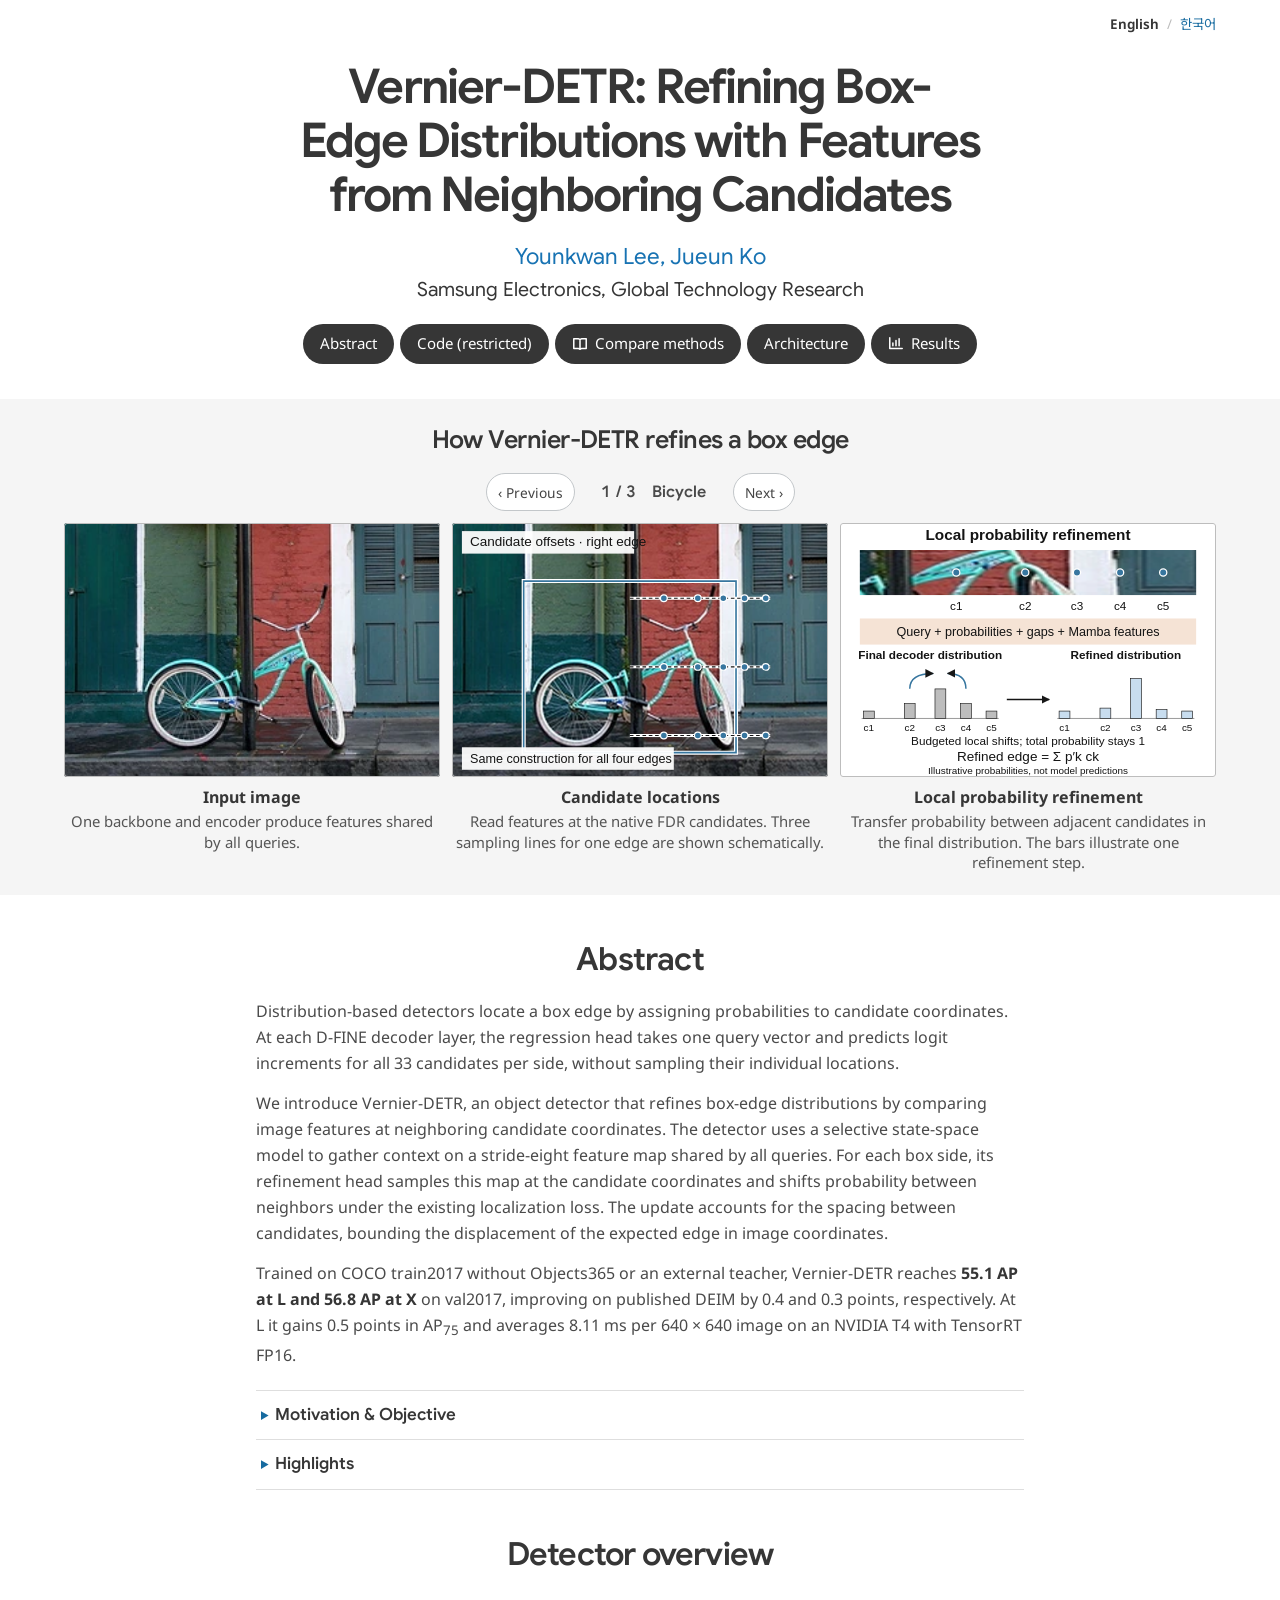
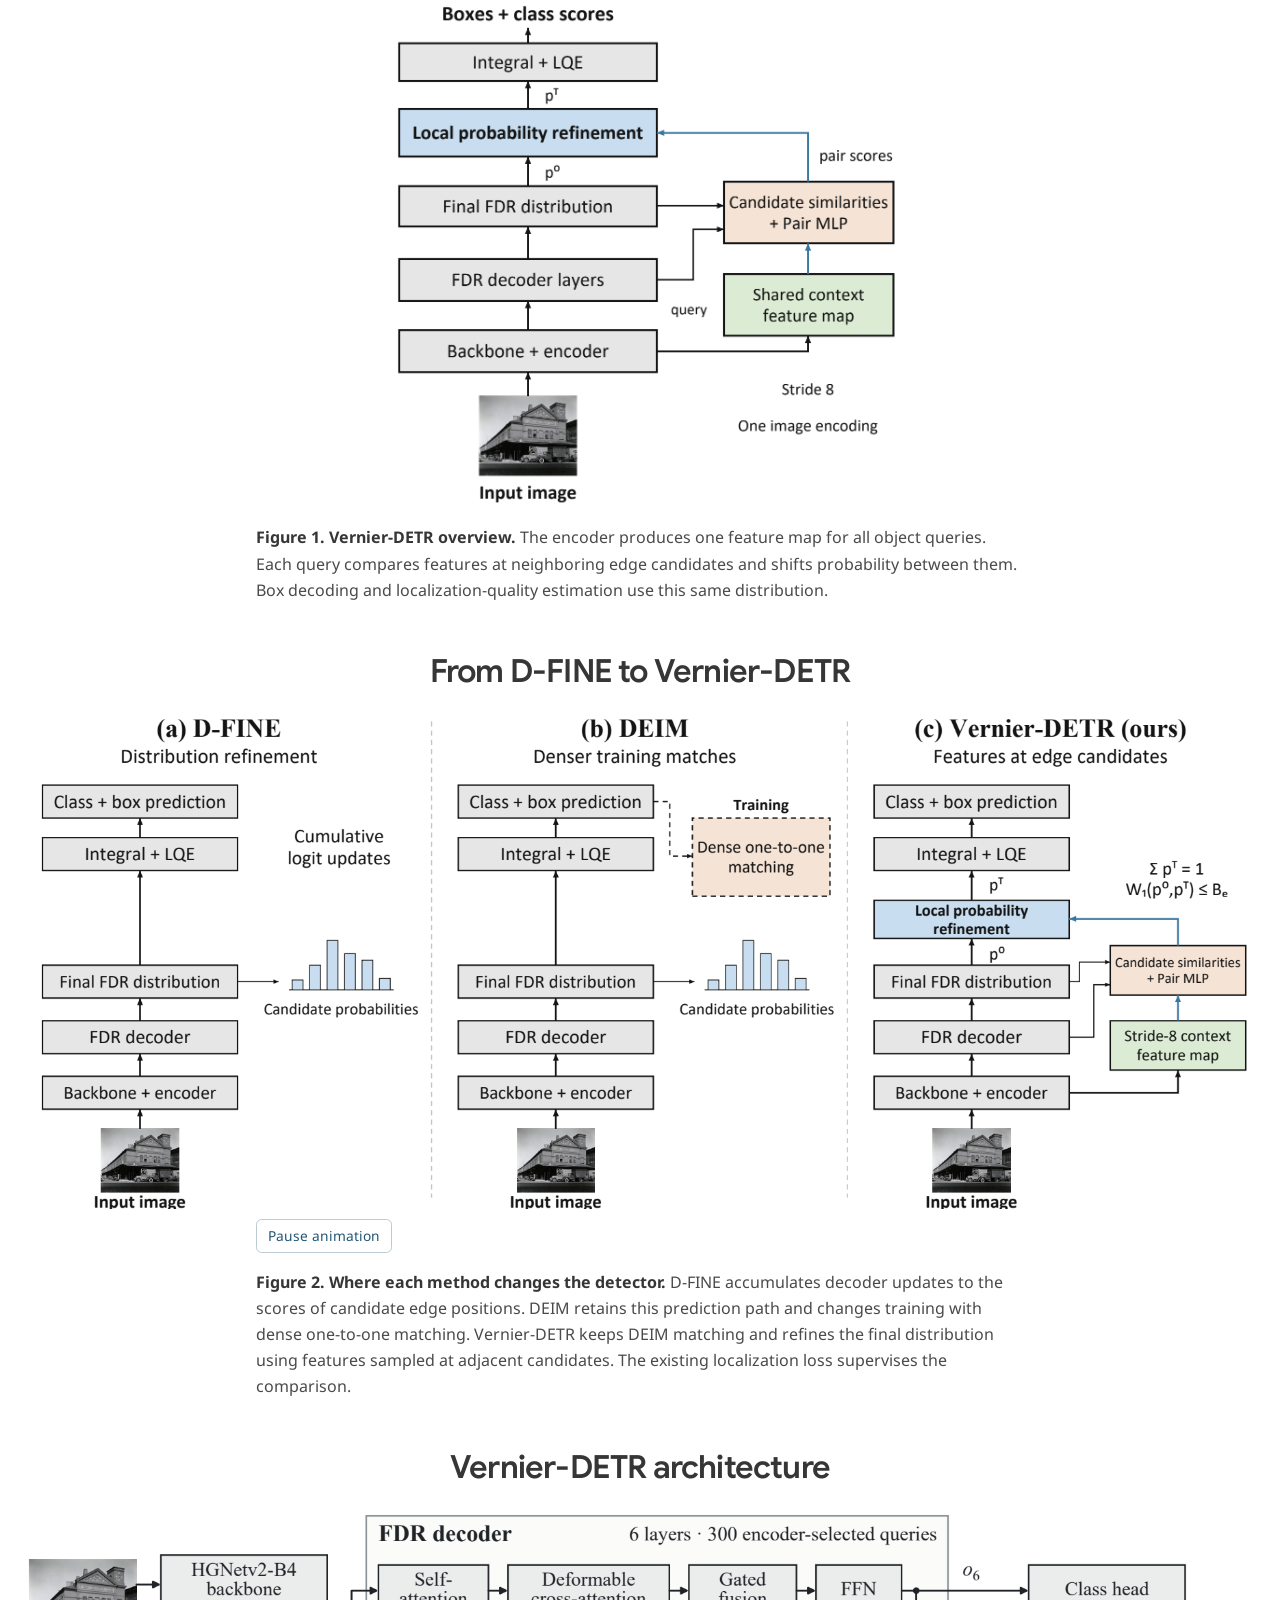
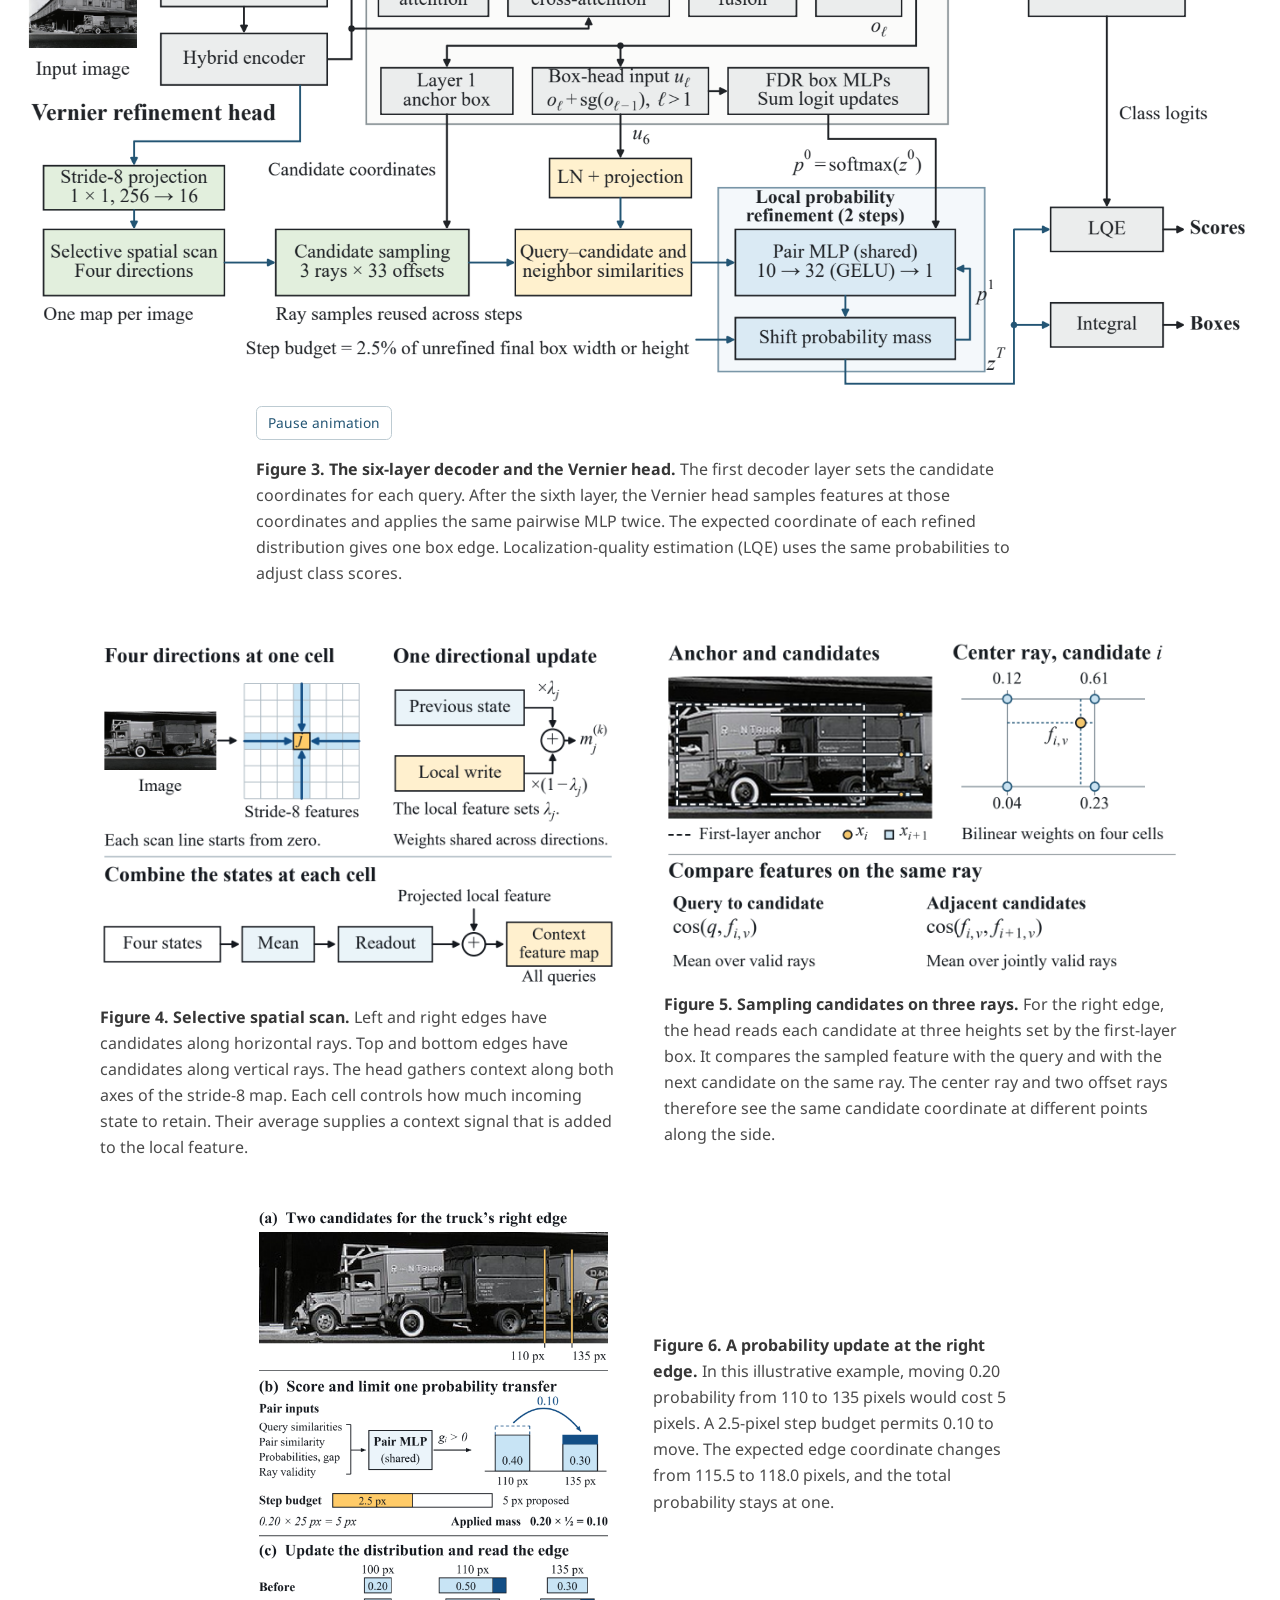
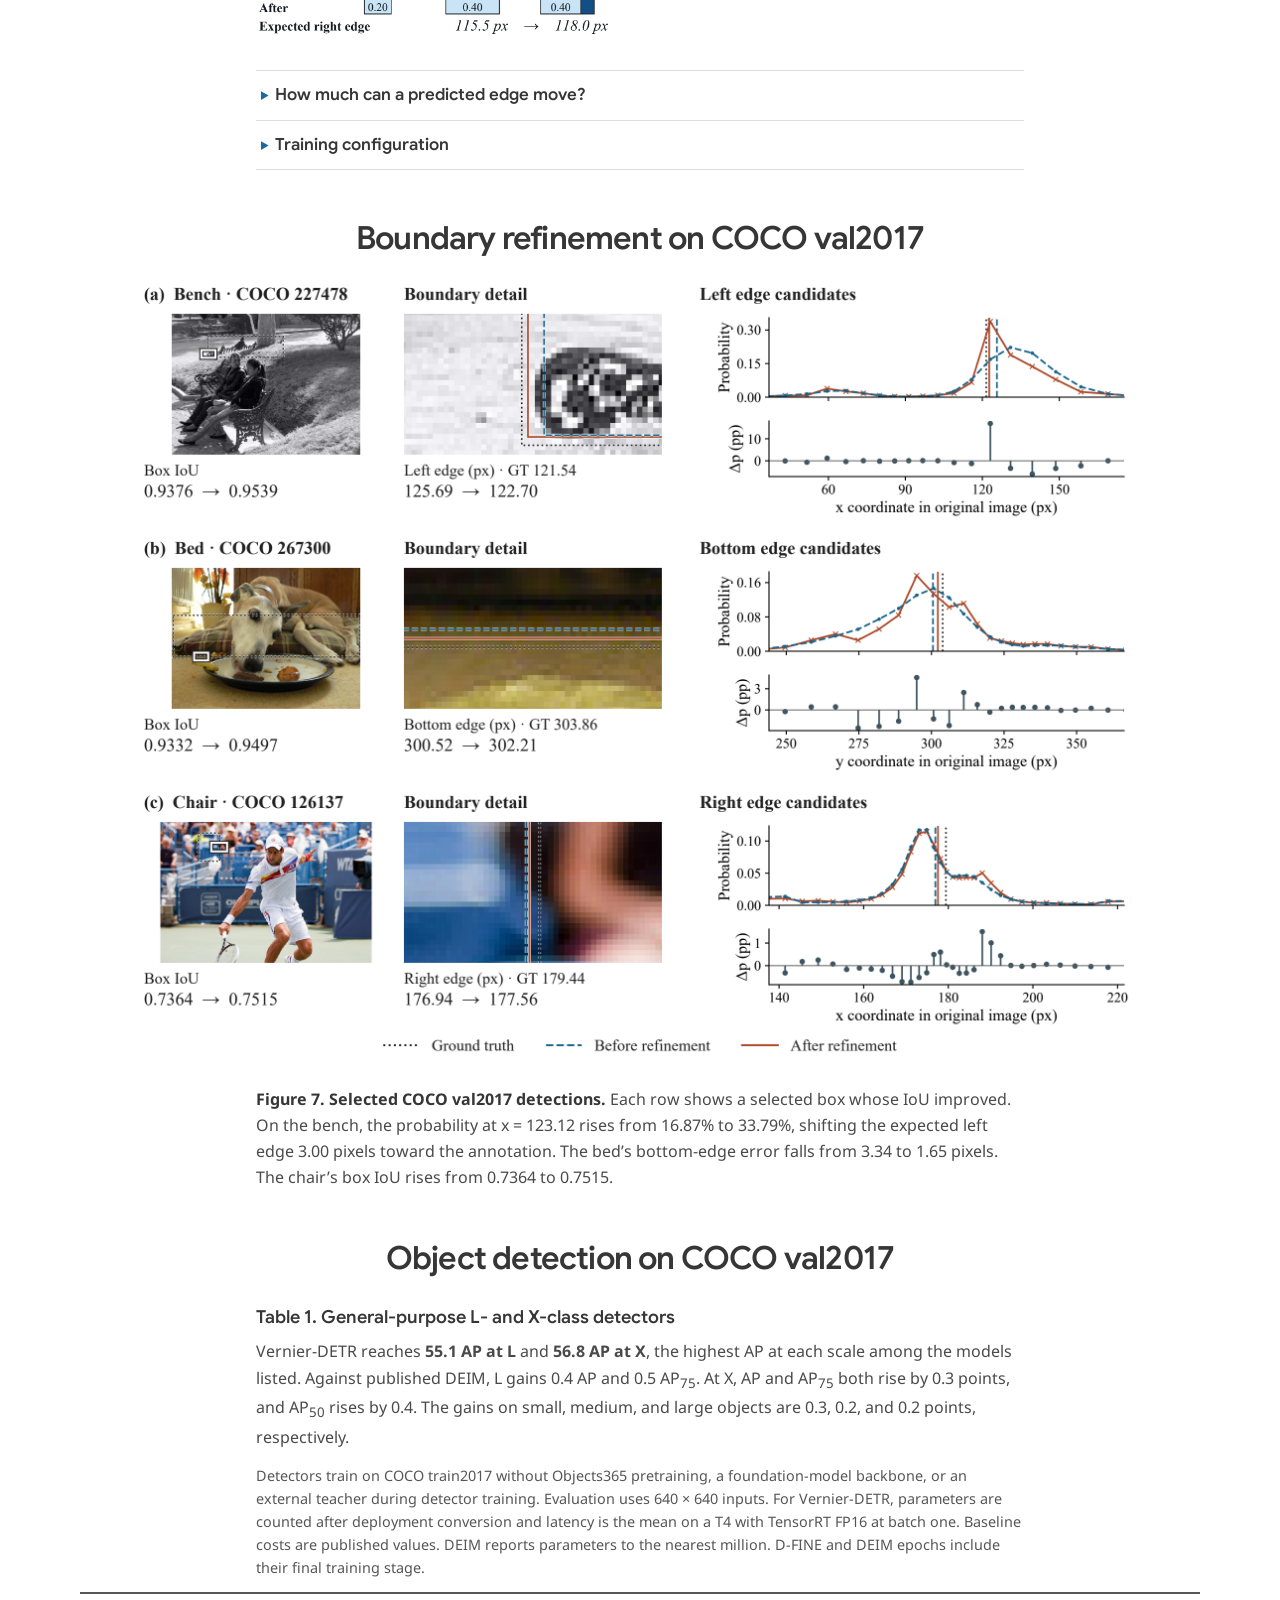
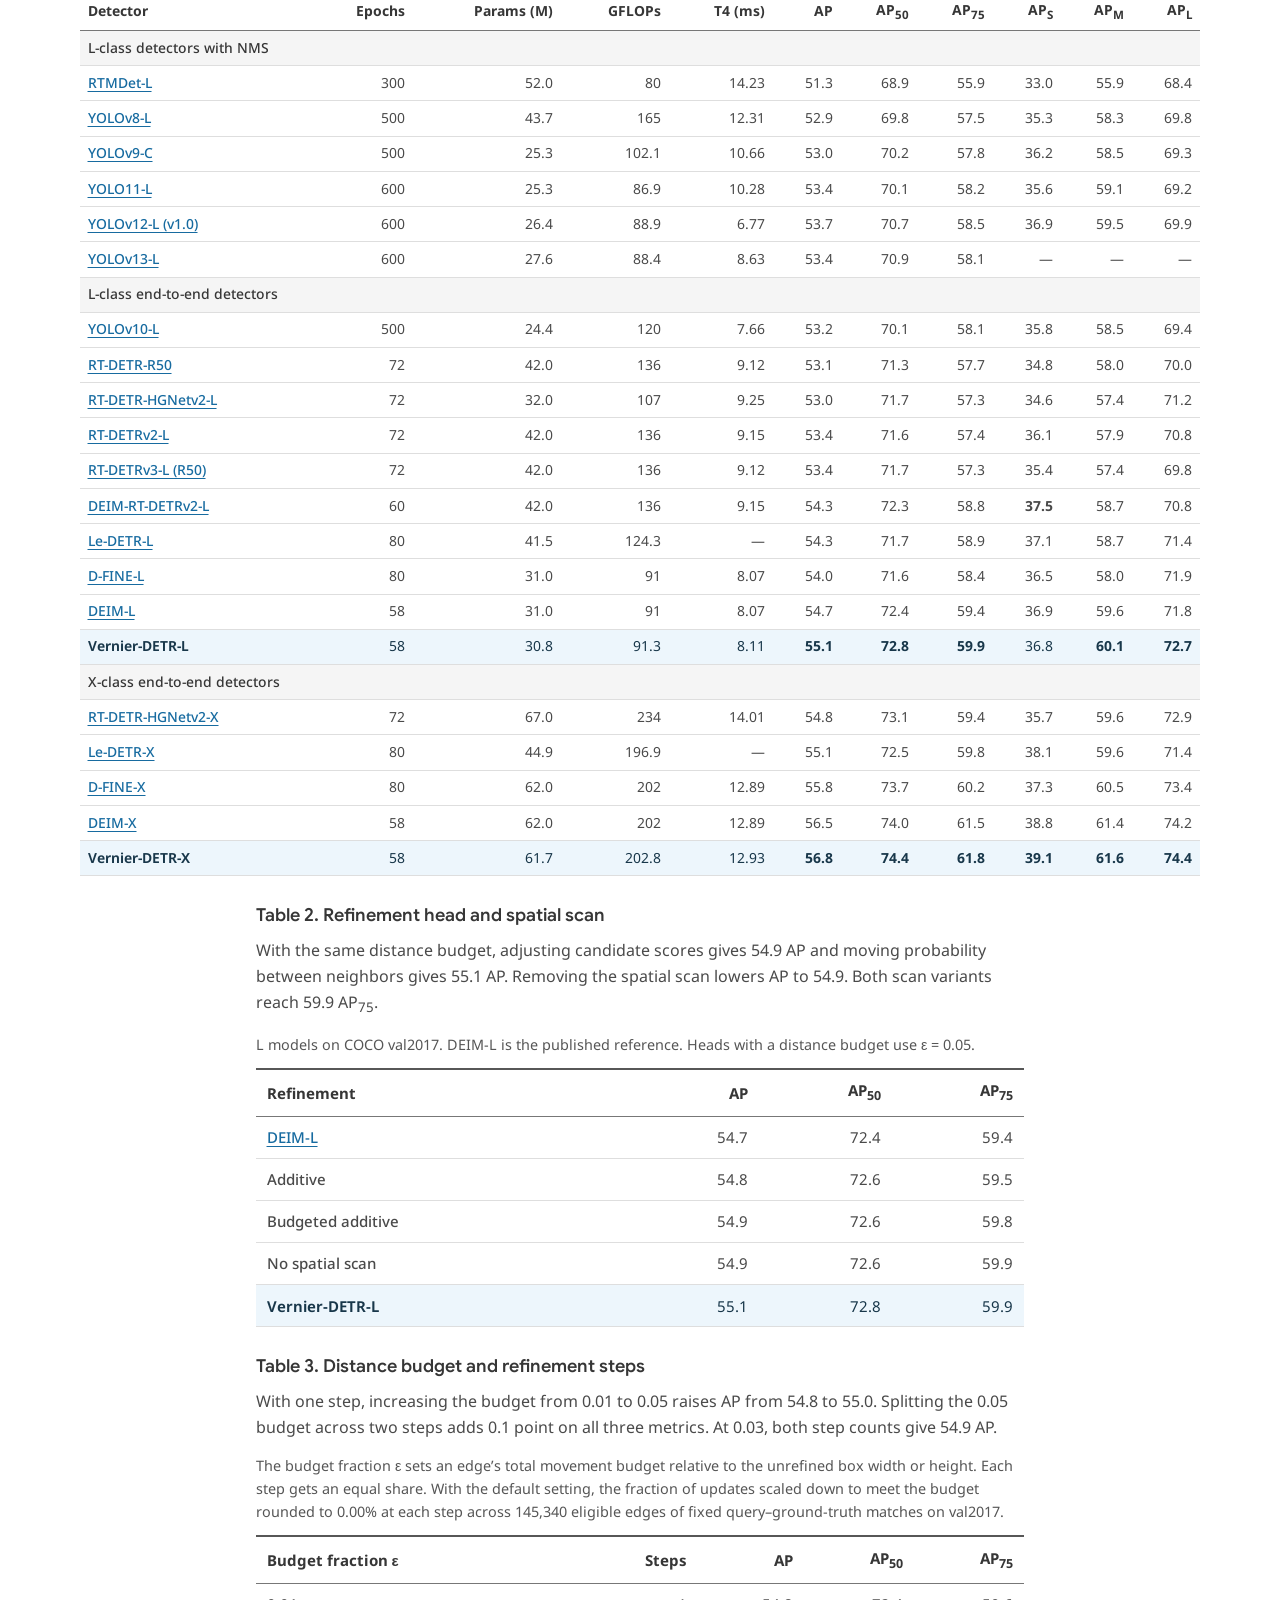
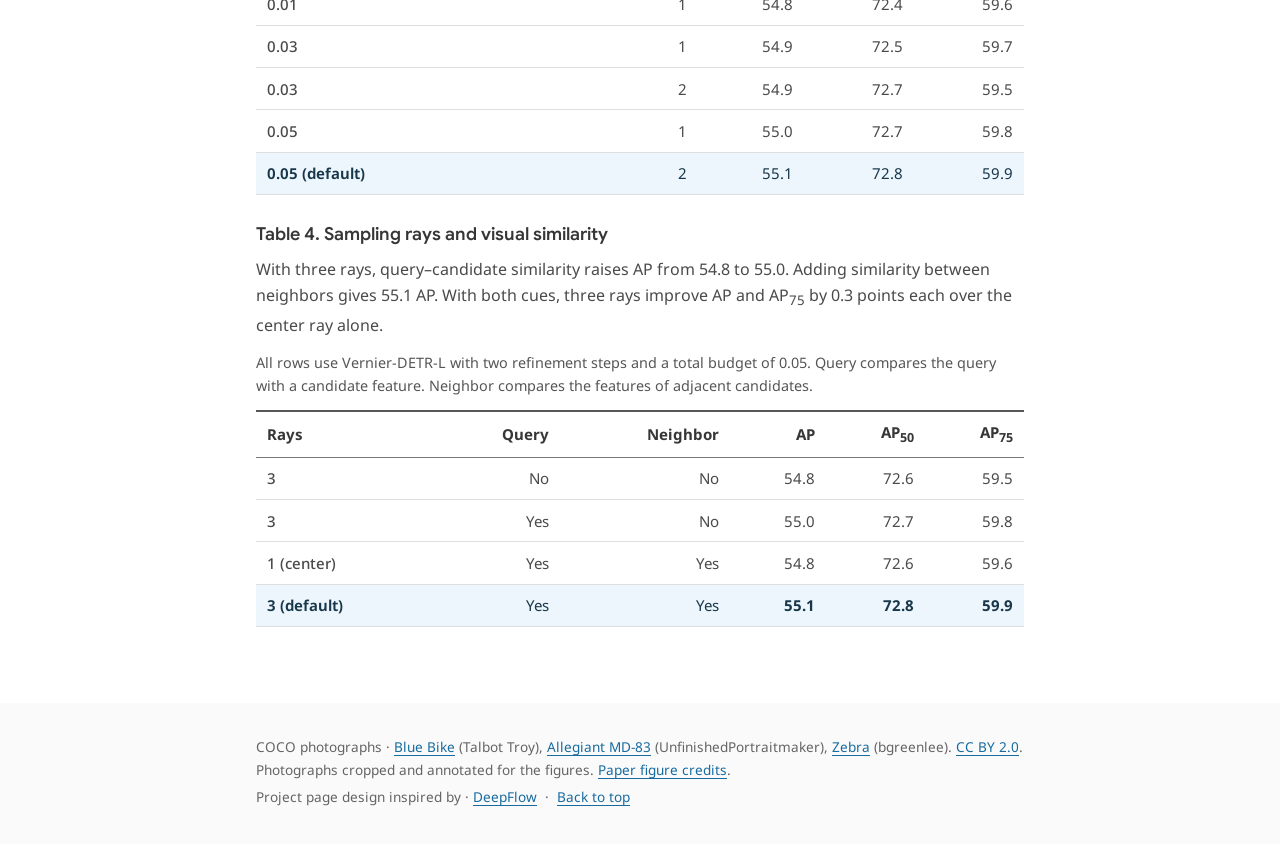
==== commit 6c8847d1: "Update Vernier-DETR-X metrics and general-purpose COCO comparisons" ====
--- a/index.html
+++ b/index.html
@@ -1,6 +1,6 @@
 <!DOCTYPE html>
 
-<html lang="en"><head><meta charset="utf-8"/><meta content="width=device-width, initial-scale=1" name="viewport"/><meta content="#ffffff" name="theme-color"/><meta content="Vernier-DETR refines box-edge distributions using features at neighboring candidate positions. On COCO val2017, it reaches 55.1 AP at L and 56.7 AP at X." name="description"/><title>Vernier-DETR: Refining Box-Edge Distributions with Features from Neighboring Candidates</title><link href="ko.html" hreflang="ko" rel="alternate"/><link href="index.html" hreflang="en" rel="alternate"/><link href="assets/mark.svg?v=vernier-20261117" rel="icon" type="image/svg+xml"/><link href="fonts.css?v=vernier-20261117" rel="stylesheet"/><link href="site.css?v=vernier-20261117" rel="stylesheet"/><link href="hero.css?v=vernier-20261117" rel="stylesheet"/><link href="evolution.css?v=vernier-20261117" rel="stylesheet"/><script defer="" src="hero.js?v=vernier-20261117"></script><link href="method-motion.css?v=vernier-20261117" rel="stylesheet"/><link href="method-figures.css?v=vernier-20261117" rel="stylesheet"/><script defer="" src="architecture-film.js?v=vernier-20261117"></script><meta content="Vernier-DETR: Refining Box-Edge Distributions with Features from Neighboring Candidates" property="og:title"/><meta content="Vernier-DETR refines box-edge distributions using features at neighboring candidate positions. On COCO val2017, it reaches 55.1 AP at L and 56.7 AP at X." property="og:description"/><meta content="website" property="og:type"/></head>
+<html lang="en"><head><meta charset="utf-8"/><meta content="width=device-width, initial-scale=1" name="viewport"/><meta content="#ffffff" name="theme-color"/><meta content="Vernier-DETR refines box-edge distributions using features at neighboring candidate positions. On COCO val2017, it reaches 55.1 AP at L and 56.8 AP at X." name="description"/><title>Vernier-DETR: Refining Box-Edge Distributions with Features from Neighboring Candidates</title><link href="ko.html" hreflang="ko" rel="alternate"/><link href="index.html" hreflang="en" rel="alternate"/><link href="assets/mark.svg?v=vernier-20261117" rel="icon" type="image/svg+xml"/><link href="fonts.css?v=vernier-20261117" rel="stylesheet"/><link href="site.css?v=vernier-20261117" rel="stylesheet"/><link href="hero.css?v=vernier-20261117" rel="stylesheet"/><link href="evolution.css?v=vernier-20261117" rel="stylesheet"/><script defer="" src="hero.js?v=vernier-20261117"></script><link href="method-motion.css?v=vernier-20261117" rel="stylesheet"/><link href="method-figures.css?v=vernier-20261117" rel="stylesheet"/><script defer="" src="architecture-film.js?v=vernier-20261117"></script><meta content="Vernier-DETR: Refining Box-Edge Distributions with Features from Neighboring Candidates" property="og:title"/><meta content="Vernier-DETR refines box-edge distributions using features at neighboring candidate positions. On COCO val2017, it reaches 55.1 AP at L and 56.8 AP at X." property="og:description"/><meta content="website" property="og:type"/></head>
 <body id="top"><a class="skip" href="#main">Skip to the research</a>
 <nav aria-label="Language" class="language"><span aria-current="page">English</span><span class="divider">/</span><a href="ko.html" lang="ko">한국어</a></nav>
 <main id="main">
@@ -31,7 +31,7 @@
 <section class="chapter" id="abstract"><h2>Abstract</h2><div class="abstract-copy">
 <p>Distribution-based detectors locate a box edge by assigning probabilities to candidate coordinates. At each D-FINE decoder layer, the regression head takes one query vector and predicts logit increments for all 33 candidates per side, without sampling their individual locations.</p>
 <p>We introduce Vernier-DETR, an object detector that refines box-edge distributions by comparing image features at neighboring candidate coordinates. The detector uses a selective state-space model to gather context on a stride-eight feature map shared by all queries. For each box side, its refinement head samples this map at the candidate coordinates and shifts probability between neighbors under the existing localization loss. The update accounts for the spacing between candidates, bounding the displacement of the expected edge in image coordinates.</p>
-<p>Trained on COCO train2017 without Objects365 or an external teacher, Vernier-DETR reaches <strong>55.1 AP at L and 56.7 AP at X</strong> on val2017, improving on published DEIM by 0.4 and 0.2 points, respectively. At L it gains 0.5 points in AP<sub>75</sub> and averages 8.11 ms per 640 × 640 image on an NVIDIA T4 with TensorRT FP16.</p>
+<p>Trained on COCO train2017 without Objects365 or an external teacher, Vernier-DETR reaches <strong>55.1 AP at L and 56.8 AP at X</strong> on val2017, improving on published DEIM by 0.4 and 0.3 points, respectively. At L it gains 0.5 points in AP<sub>75</sub> and averages 8.11 ms per 640 × 640 image on an NVIDIA T4 with TensorRT FP16.</p>
 </div></section>
 <div class="research-notes">
 <details id="motivation"><summary>Motivation &amp; Objective</summary><p>The decoder can recognize an object while placing its edge just inside or beyond the boundary. When two neighboring coordinates both carry probability, what does the image show at each one? Vernier-DETR reads both positions before the box is decoded. Its name refers to the vernier scale used to take a finer reading between marks on a main scale.</p></details>
@@ -86,8 +86,8 @@
 </figure>
 </section>
 <section class="chapter" id="results"><h2>Object detection on COCO val2017</h2>
-<div class="result-block"><h3 id="detector-comparison">Table 1. L- and X-class detectors</h3>
-<p class="prose">Vernier-DETR reaches <strong>55.1 AP at L</strong> and <strong>56.7 AP at X</strong>, the highest AP at each scale among the models listed. Against published DEIM, L gains 0.4 AP and 0.5 AP<sub>75</sub>. X gains 0.2 points on both metrics.</p>
+<div class="result-block"><h3 id="detector-comparison">Table 1. General-purpose L- and X-class detectors</h3>
+<p class="prose">Vernier-DETR reaches <strong>55.1 AP at L</strong> and <strong>56.8 AP at X</strong>, the highest AP at each scale among the models listed. Against published DEIM, L gains 0.4 AP and 0.5 AP<sub>75</sub>. At X, AP and AP<sub>75</sub> both rise by 0.3 points, and AP<sub>50</sub> rises by 0.4. The gains on small, medium, and large objects are 0.3, 0.2, and 0.2 points, respectively.</p>
 <p class="table-caption" id="detector-comparison-protocol">Detectors train on COCO train2017 without Objects365 pretraining, a foundation-model backbone, or an external teacher during detector training. Evaluation uses 640 × 640 inputs. For Vernier-DETR, parameters are counted after deployment conversion and latency is the mean on a T4 with TensorRT FP16 at batch one. Baseline costs are published values. DEIM reports parameters to the nearest million. D-FINE and DEIM epochs include their final training stage.</p>
 <div class="tablewrap detector-table" role="region" aria-labelledby="detector-comparison" tabindex="0">
 <table aria-labelledby="detector-comparison" aria-describedby="detector-comparison-protocol">
@@ -110,7 +110,6 @@
 <tr><th scope="row"><a href="https://arxiv.org/abs/2602.21010">Le-DETR-L</a></th><td>80</td><td>41.5</td><td>124.3</td><td><span aria-label="Not reported">—</span></td><td>54.3</td><td>71.7</td><td>58.9</td><td>37.1</td><td>58.7</td><td>71.4</td></tr>
 <tr><th scope="row"><a href="https://arxiv.org/abs/2410.13842">D-FINE-L</a></th><td>80</td><td>31.0</td><td>91</td><td>8.07</td><td>54.0</td><td>71.6</td><td>58.4</td><td>36.5</td><td>58.0</td><td>71.9</td></tr>
 <tr><th scope="row"><a href="https://openaccess.thecvf.com/content/CVPR2025/html/Huang_DEIM_DETR_with_Improved_Matching_for_Fast_Convergence_CVPR_2025_paper.html">DEIM-L</a></th><td>58</td><td>31.0</td><td>91</td><td>8.07</td><td>54.7</td><td>72.4</td><td>59.4</td><td>36.9</td><td>59.6</td><td>71.8</td></tr>
-<tr><th scope="row"><a href="https://arxiv.org/abs/2610.33430">DEIM-L + BUTR</a></th><td>58</td><td>30.8</td><td>89.8</td><td>8.83</td><td>54.9</td><td>72.6</td><td>59.6</td><td>37.1</td><td>59.8</td><td>71.8</td></tr>
 <tr class="ours"><th scope="row">Vernier-DETR-L</th><td>58</td><td>30.8</td><td>91.3</td><td>8.11</td><td><strong>55.1</strong></td><td><strong>72.8</strong></td><td><strong>59.9</strong></td><td>36.8</td><td><strong>60.1</strong></td><td><strong>72.7</strong></td></tr>
 </tbody>
 <tbody><tr class="model-group"><th scope="rowgroup" colspan="11">X-class end-to-end detectors</th></tr>
@@ -118,8 +117,7 @@
 <tr><th scope="row"><a href="https://arxiv.org/abs/2602.21010">Le-DETR-X</a></th><td>80</td><td>44.9</td><td>196.9</td><td><span aria-label="Not reported">—</span></td><td>55.1</td><td>72.5</td><td>59.8</td><td>38.1</td><td>59.6</td><td>71.4</td></tr>
 <tr><th scope="row"><a href="https://arxiv.org/abs/2410.13842">D-FINE-X</a></th><td>80</td><td>62.0</td><td>202</td><td>12.89</td><td>55.8</td><td>73.7</td><td>60.2</td><td>37.3</td><td>60.5</td><td>73.4</td></tr>
 <tr><th scope="row"><a href="https://openaccess.thecvf.com/content/CVPR2025/html/Huang_DEIM_DETR_with_Improved_Matching_for_Fast_Convergence_CVPR_2025_paper.html">DEIM-X</a></th><td>58</td><td>62.0</td><td>202</td><td>12.89</td><td>56.5</td><td>74.0</td><td>61.5</td><td>38.8</td><td>61.4</td><td>74.2</td></tr>
-<tr><th scope="row"><a href="https://arxiv.org/abs/2610.33430">DEIM-X + BUTR</a></th><td>58</td><td>61.7</td><td>200.6</td><td>13.71</td><td>56.6</td><td>74.2</td><td><strong>61.7</strong></td><td>38.9</td><td>61.4</td><td>74.0</td></tr>
-<tr class="ours"><th scope="row">Vernier-DETR-X</th><td>58</td><td>61.7</td><td>202.8</td><td>12.93</td><td><strong>56.7</strong></td><td><strong>74.4</strong></td><td><strong>61.7</strong></td><td><strong>39.2</strong></td><td><strong>61.6</strong></td><td><strong>74.4</strong></td></tr>
+<tr class="ours"><th scope="row">Vernier-DETR-X</th><td>58</td><td>61.7</td><td>202.8</td><td>12.93</td><td><strong>56.8</strong></td><td><strong>74.4</strong></td><td><strong>61.8</strong></td><td><strong>39.1</strong></td><td><strong>61.6</strong></td><td><strong>74.4</strong></td></tr>
 </tbody>
 </table></div></div>
 <div class="result-block"><h3 id="transport-ablation">Table 2. Refinement head and spatial scan</h3>
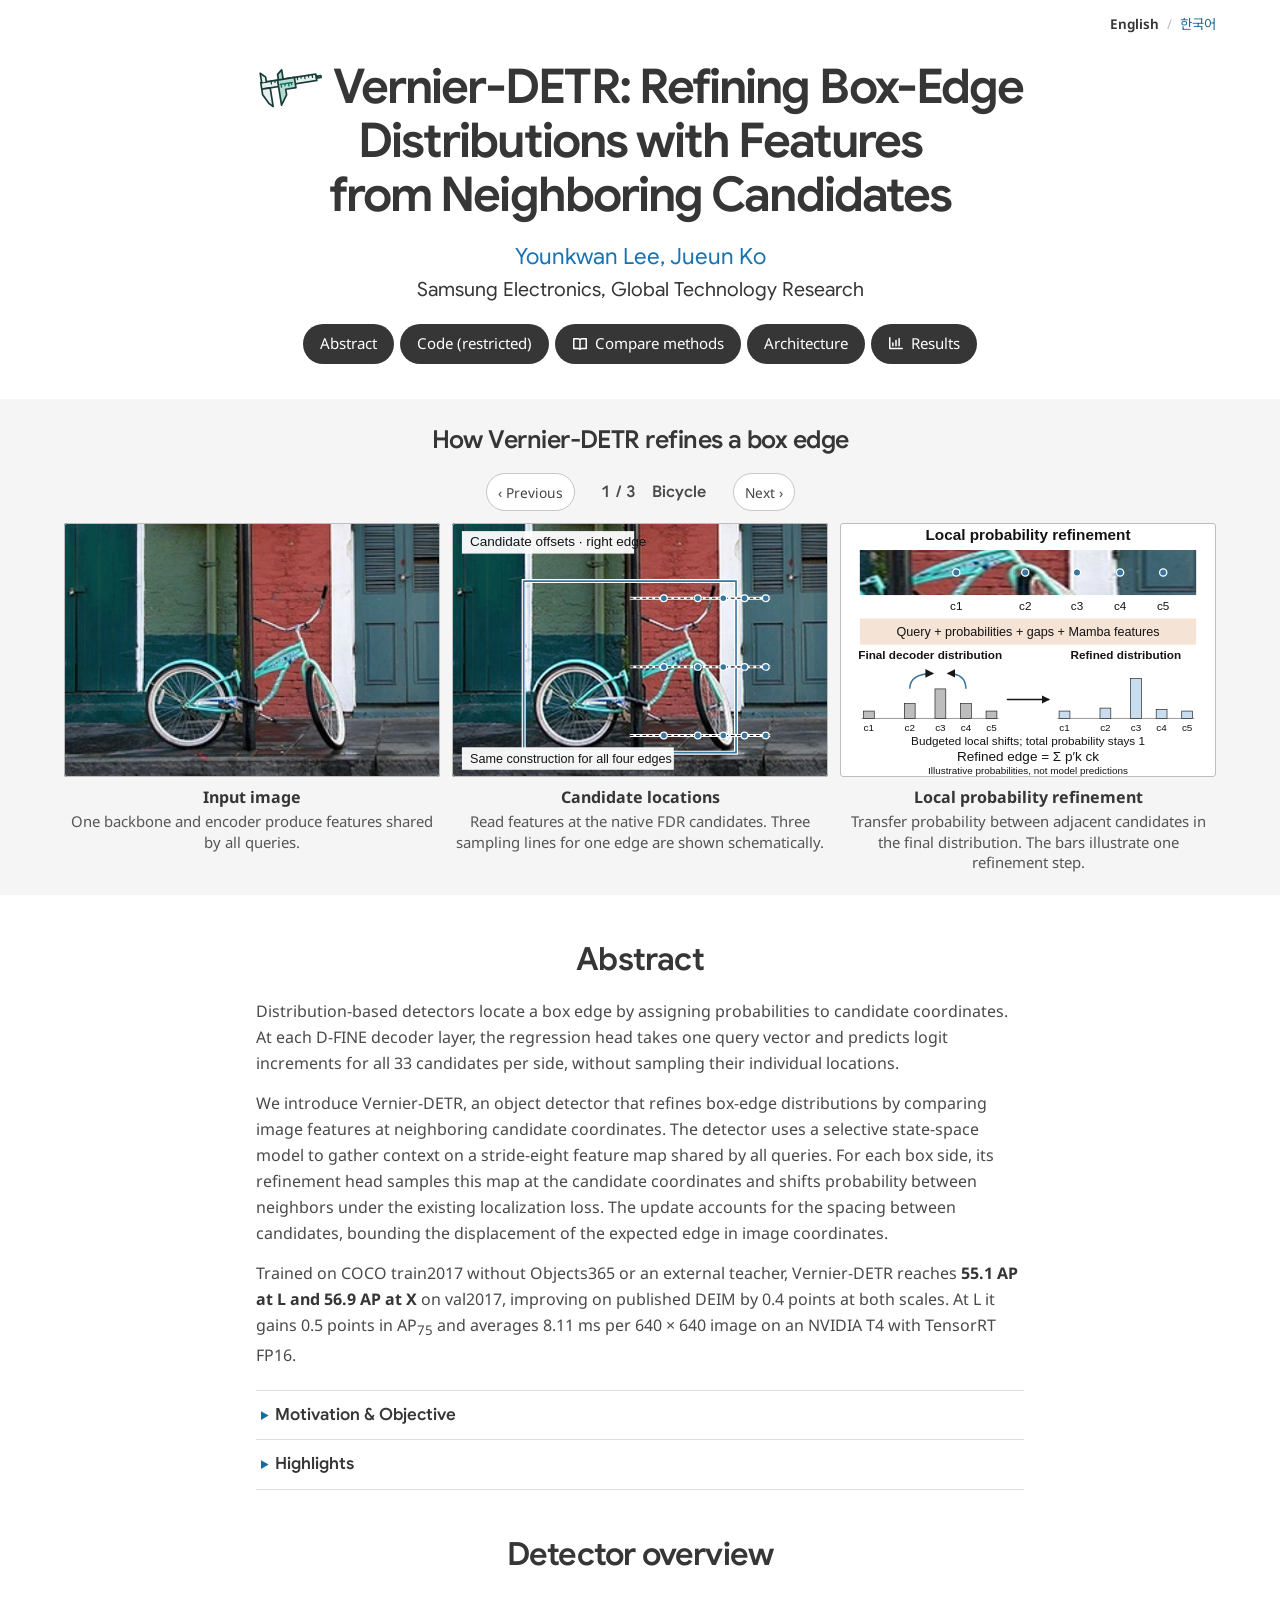
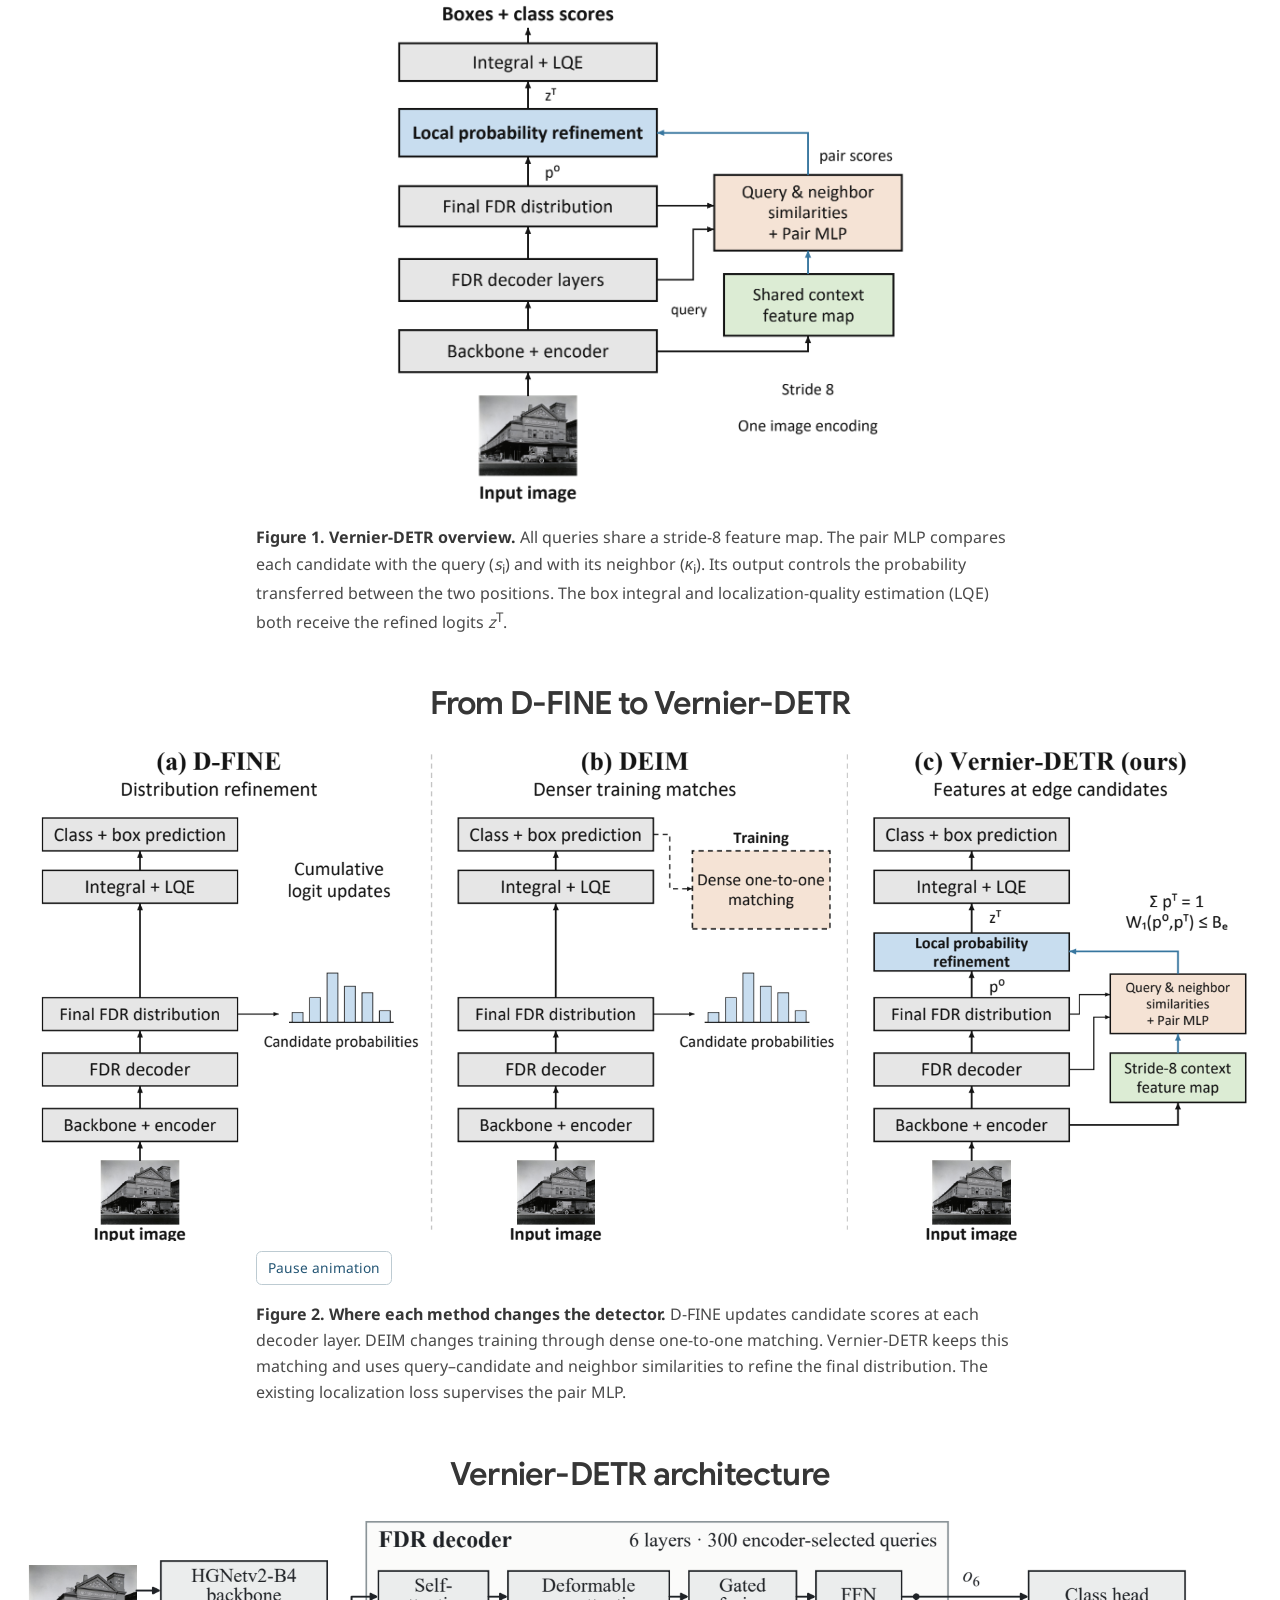
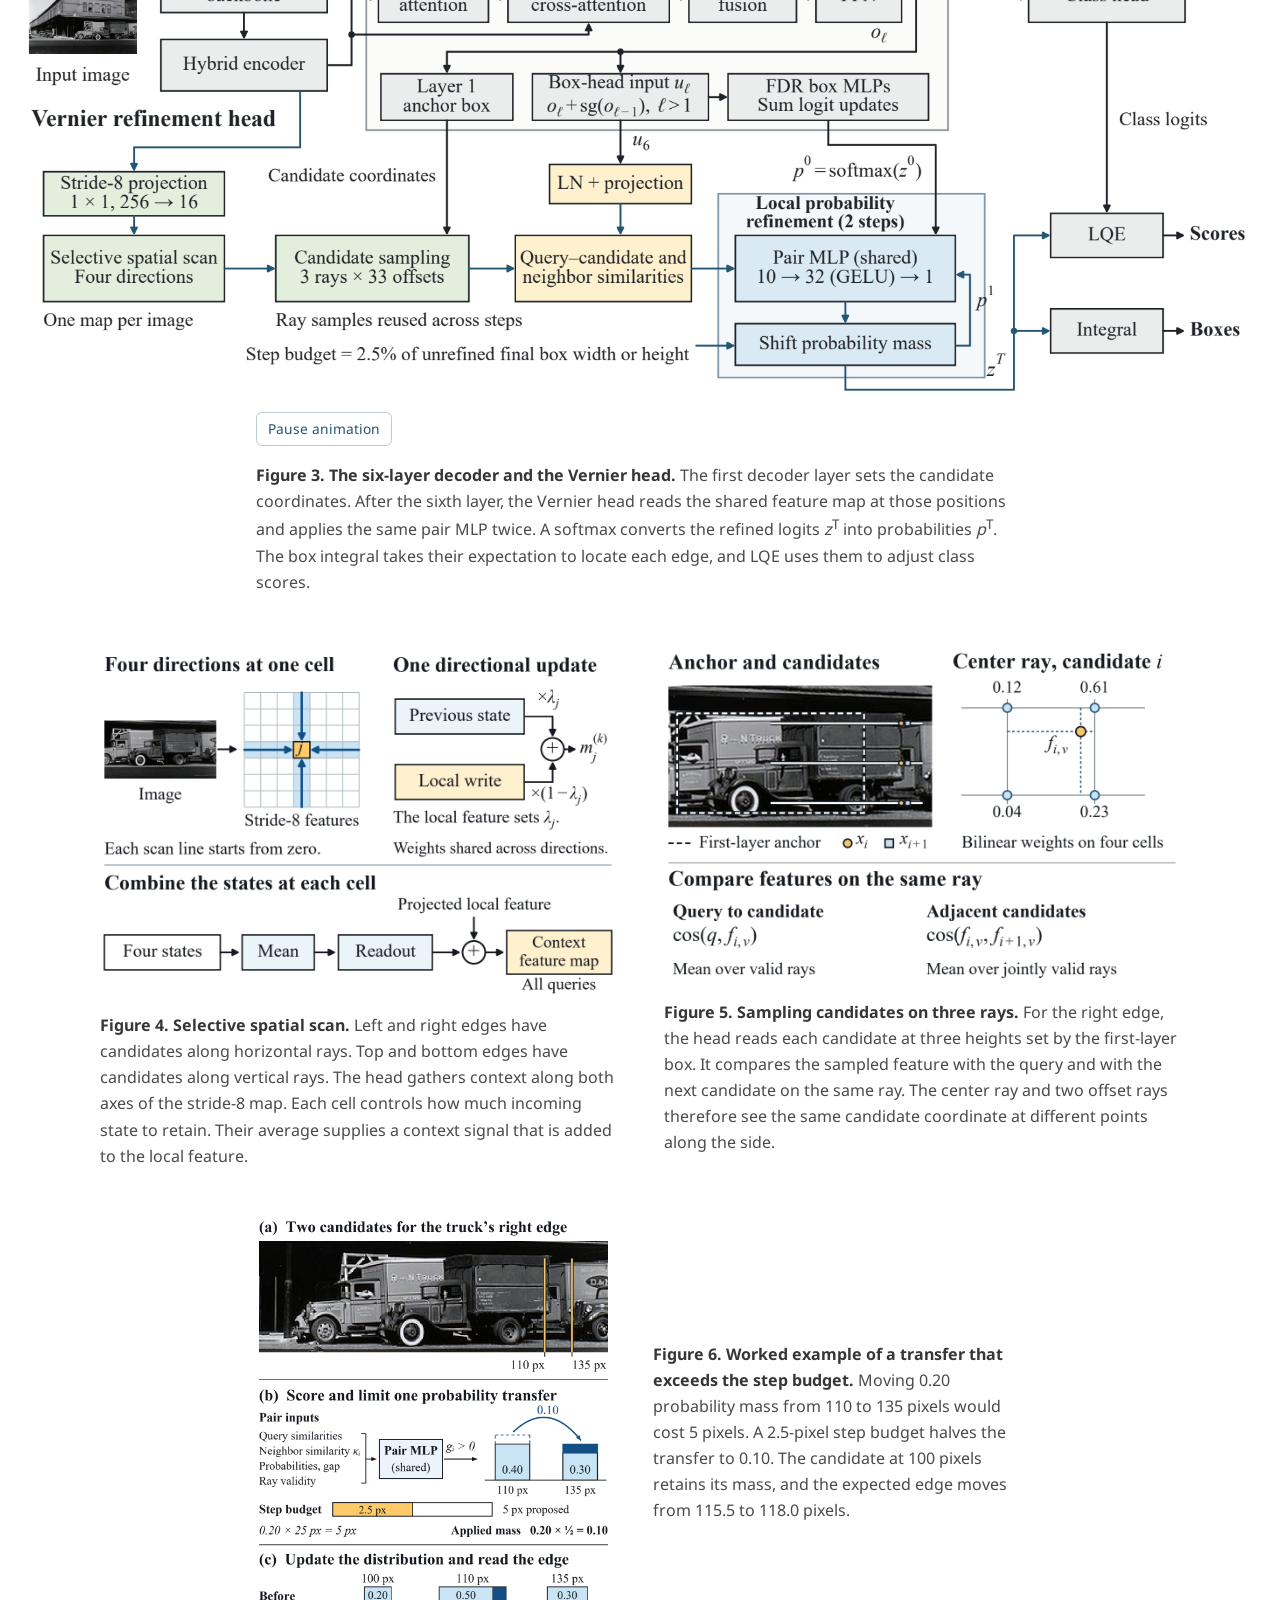
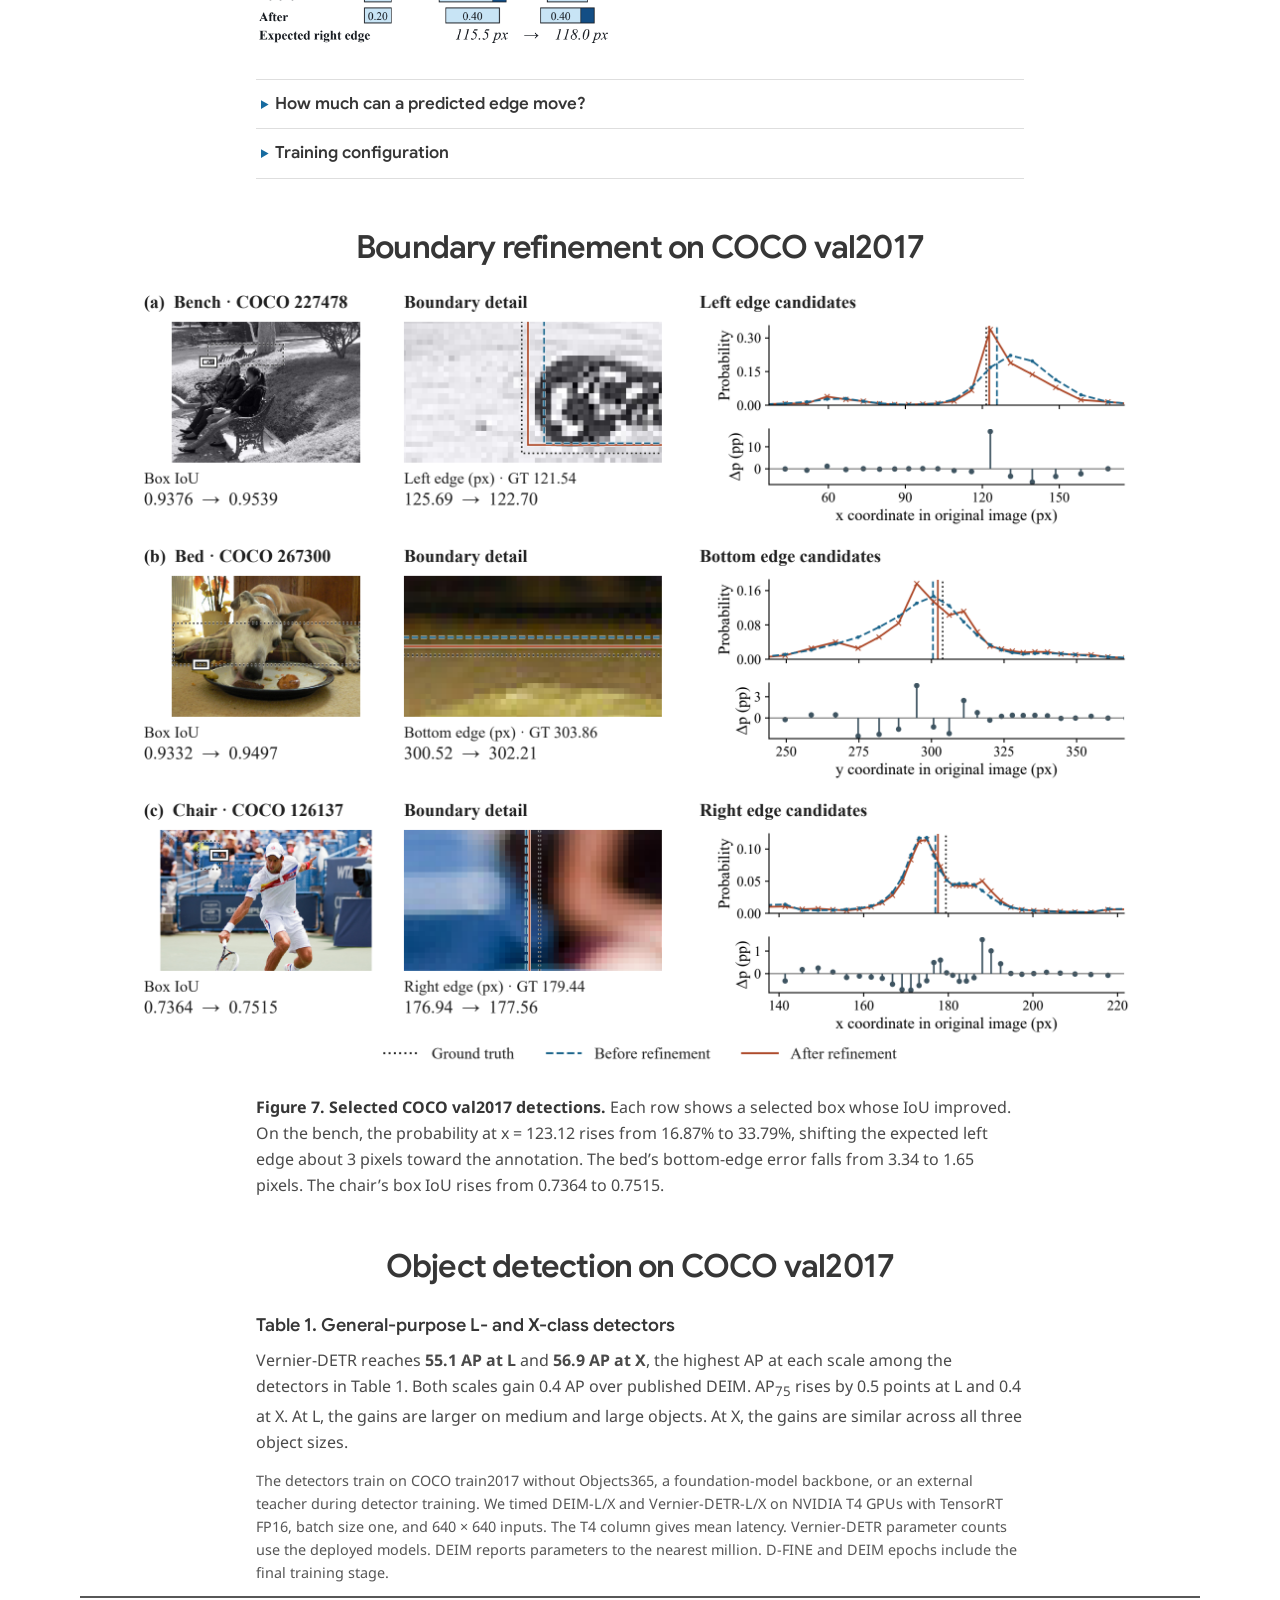
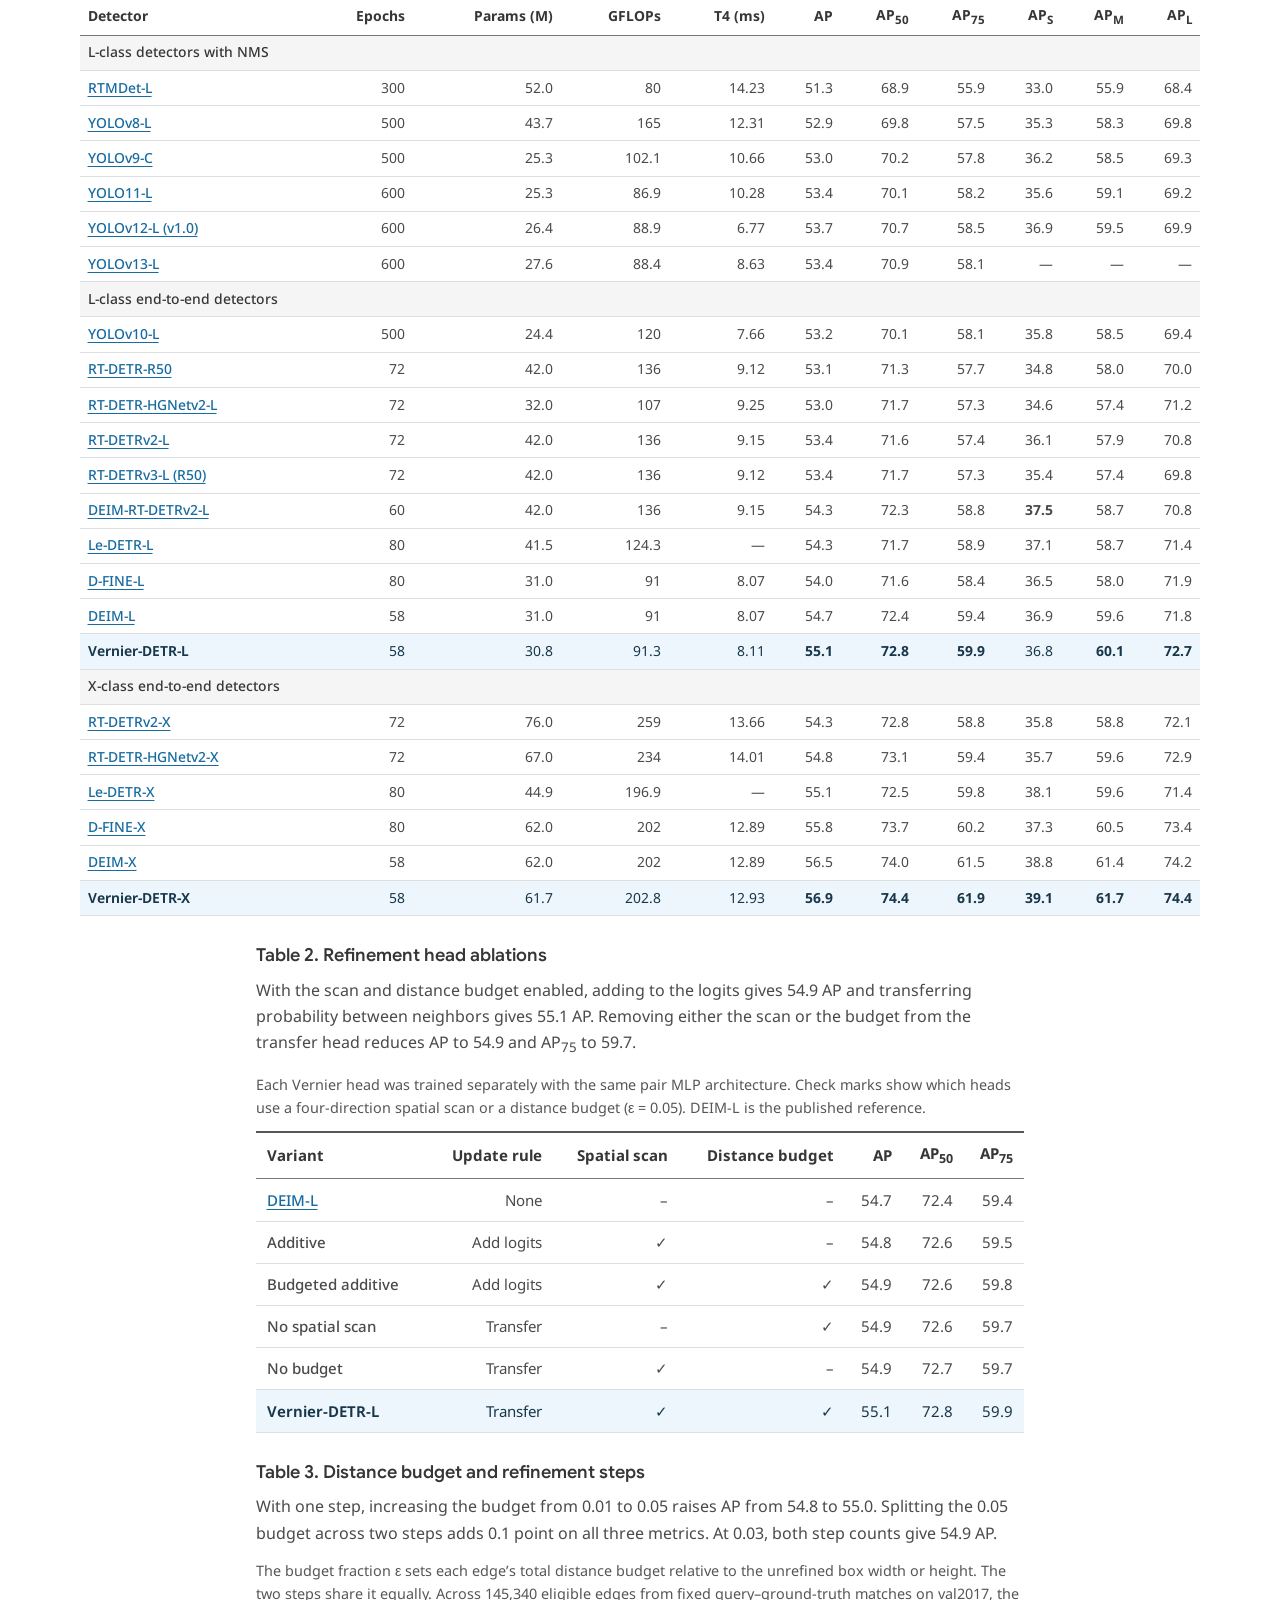
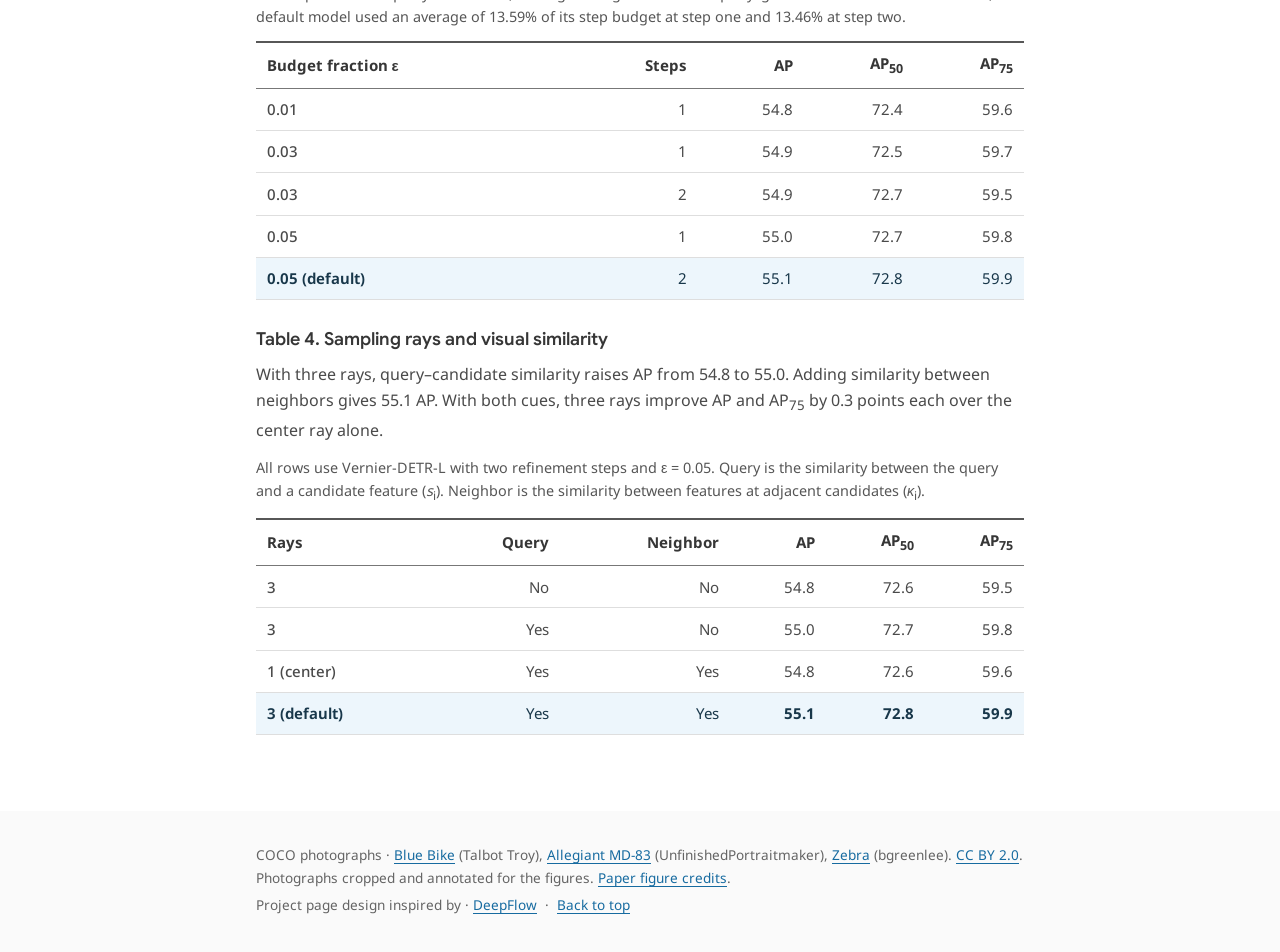
==== commit 1c8d97ce: "Update Vernier-DETR project pages to match the manuscript" ====
--- a/index.html
+++ b/index.html
@@ -1,10 +1,10 @@
 <!DOCTYPE html>
 
-<html lang="en"><head><meta charset="utf-8"/><meta content="width=device-width, initial-scale=1" name="viewport"/><meta content="#ffffff" name="theme-color"/><meta content="Vernier-DETR refines box-edge distributions using features at neighboring candidate positions. On COCO val2017, it reaches 55.1 AP at L and 56.8 AP at X." name="description"/><title>Vernier-DETR: Refining Box-Edge Distributions with Features from Neighboring Candidates</title><link href="ko.html" hreflang="ko" rel="alternate"/><link href="index.html" hreflang="en" rel="alternate"/><link href="assets/mark.svg?v=vernier-20261117" rel="icon" type="image/svg+xml"/><link href="fonts.css?v=vernier-20261117" rel="stylesheet"/><link href="site.css?v=vernier-20261117" rel="stylesheet"/><link href="hero.css?v=vernier-20261117" rel="stylesheet"/><link href="evolution.css?v=vernier-20261117" rel="stylesheet"/><script defer="" src="hero.js?v=vernier-20261117"></script><link href="method-motion.css?v=vernier-20261117" rel="stylesheet"/><link href="method-figures.css?v=vernier-20261117" rel="stylesheet"/><script defer="" src="architecture-film.js?v=vernier-20261117"></script><meta content="Vernier-DETR: Refining Box-Edge Distributions with Features from Neighboring Candidates" property="og:title"/><meta content="Vernier-DETR refines box-edge distributions using features at neighboring candidate positions. On COCO val2017, it reaches 55.1 AP at L and 56.8 AP at X." property="og:description"/><meta content="website" property="og:type"/></head>
+<html lang="en"><head><meta charset="utf-8"/><meta content="width=device-width, initial-scale=1" name="viewport"/><meta content="#ffffff" name="theme-color"/><meta content="Vernier-DETR refines box-edge distributions using features at neighboring candidate positions. On COCO val2017, it reaches 55.1 AP at L and 56.9 AP at X." name="description"/><title>Vernier-DETR: Refining Box-Edge Distributions with Features from Neighboring Candidates</title><link href="ko.html" hreflang="ko" rel="alternate"/><link href="index.html" hreflang="en" rel="alternate"/><link href="assets/mark.svg?v=vernier-20261117" rel="icon" type="image/svg+xml"/><link href="fonts.css?v=vernier-20261117" rel="stylesheet"/><link href="site.css?v=vernier-caliper-1" rel="stylesheet"/><link href="hero.css?v=vernier-20261117" rel="stylesheet"/><link href="evolution.css?v=vernier-20261117" rel="stylesheet"/><script defer="" src="hero.js?v=vernier-20261117"></script><link href="method-motion.css?v=vernier-20261117" rel="stylesheet"/><link href="method-figures.css?v=vernier-20261117" rel="stylesheet"/><script defer="" src="architecture-film.js?v=vernier-20261117"></script><meta content="Vernier-DETR: Refining Box-Edge Distributions with Features from Neighboring Candidates" property="og:title"/><meta content="Vernier-DETR refines box-edge distributions using features at neighboring candidate positions. On COCO val2017, it reaches 55.1 AP at L and 56.9 AP at X." property="og:description"/><meta content="website" property="og:type"/></head>
 <body id="top"><a class="skip" href="#main">Skip to the research</a>
 <nav aria-label="Language" class="language"><span aria-current="page">English</span><span class="divider">/</span><a href="ko.html" lang="ko">한국어</a></nav>
 <main id="main">
-<header class="mast"><h1>Vernier-DETR: Refining Box-Edge Distributions with Features from Neighboring Candidates</h1><div class="byline"><p class="authors">Younkwan Lee, Jueun Ko</p><p class="affiliation">Samsung Electronics, Global Technology Research</p></div>
+<header class="mast"><h1><span class="model-name"><img class="title-caliper" src="assets/vernier-caliper.svg" alt="" width="72" height="50"/>Vernier-DETR:</span> Refining <span class="title-term">Box-Edge</span> Distributions with Features from Neighboring Candidates</h1><div class="byline"><p class="authors">Younkwan Lee, Jueun Ko</p><p class="affiliation">Samsung Electronics, Global Technology Research</p></div>
 <nav aria-label="Research resources" class="buttons"><a href="#abstract">Abstract</a><a href="https://github.com/youn720lee/tfdet/tree/dqm/platform/vfm_v3_detr">Code (restricted)</a><a href="#evolution"><svg aria-hidden="true" viewbox="0 0 18 18"><path d="M2 3h5l2 1 2-1h5v11h-5l-2 1-2-1H2zM9 4v11"></path></svg>Compare methods</a><a href="#architecture">Architecture</a><a href="#results"><svg aria-hidden="true" viewbox="0 0 18 18"><path d="M2 2v12h14M5.5 11V8M9 11V5M12.5 11V3"></path></svg>Results</a></nav></header>
 <section aria-labelledby="teaser-title" class="teaser"><h2 class="teaser-heading" id="teaser-title">How Vernier-DETR refines a box edge</h2>
 <div aria-label="Choose a COCO image" class="example-controls" hidden="" role="group"><button aria-controls="boundary-viewer" data-previous="" type="button">‹ Previous</button><output aria-atomic="true" aria-live="polite">1 / 3　Bicycle</output><button aria-controls="boundary-viewer" data-next="" type="button">Next ›</button></div>
@@ -31,7 +31,7 @@
 <section class="chapter" id="abstract"><h2>Abstract</h2><div class="abstract-copy">
 <p>Distribution-based detectors locate a box edge by assigning probabilities to candidate coordinates. At each D-FINE decoder layer, the regression head takes one query vector and predicts logit increments for all 33 candidates per side, without sampling their individual locations.</p>
 <p>We introduce Vernier-DETR, an object detector that refines box-edge distributions by comparing image features at neighboring candidate coordinates. The detector uses a selective state-space model to gather context on a stride-eight feature map shared by all queries. For each box side, its refinement head samples this map at the candidate coordinates and shifts probability between neighbors under the existing localization loss. The update accounts for the spacing between candidates, bounding the displacement of the expected edge in image coordinates.</p>
-<p>Trained on COCO train2017 without Objects365 or an external teacher, Vernier-DETR reaches <strong>55.1 AP at L and 56.8 AP at X</strong> on val2017, improving on published DEIM by 0.4 and 0.3 points, respectively. At L it gains 0.5 points in AP<sub>75</sub> and averages 8.11 ms per 640 × 640 image on an NVIDIA T4 with TensorRT FP16.</p>
+<p>Trained on COCO train2017 without Objects365 or an external teacher, Vernier-DETR reaches <strong>55.1 AP at L and 56.9 AP at X</strong> on val2017, improving on published DEIM by 0.4 points at both scales. At L it gains 0.5 points in AP<sub>75</sub> and averages 8.11 ms per 640 × 640 image on an NVIDIA T4 with TensorRT FP16.</p>
 </div></section>
 <div class="research-notes">
 <details id="motivation"><summary>Motivation &amp; Objective</summary><p>The decoder can recognize an object while placing its edge just inside or beyond the boundary. When two neighboring coordinates both carry probability, what does the image show at each one? Vernier-DETR reads both positions before the box is decoded. Its name refers to the vernier scale used to take a finer reading between marks on a main scale.</p></details>
@@ -40,23 +40,23 @@
 <section aria-labelledby="overview-title" class="chapter" id="overview">
 <h2 id="overview-title">Detector overview</h2>
 <figure id="figure-1" class="paper-figure paper-overview">
-<div class="paper-visual"><a class="figure-fullsize" href="assets/paper-figures/fig1-overview.pdf" aria-label="Open Figure 1 as a PDF"><img src="assets/paper-figures/fig1-overview.webp" width="1200" height="1095" loading="lazy" alt="An encoder feature map feeds the refinement head. The final edge distribution branches to box decoding and classification score adjustment."/></a></div>
-<figcaption class="caption"><strong>Figure 1. Vernier-DETR overview.</strong> The encoder produces one feature map for all object queries. Each query compares features at neighboring edge candidates and shifts probability between them. Box decoding and localization-quality estimation use this same distribution.</figcaption>
+<div class="paper-visual"><a class="figure-fullsize" href="assets/paper-figures/fig1-overview.pdf?v=8769f81f" aria-label="Open Figure 1 as a PDF"><img src="assets/paper-figures/fig1-overview.webp?v=8769f81f" width="1200" height="1095" loading="lazy" alt="The pair MLP uses query–candidate and neighbor similarities. Both the box integral and LQE receive the refined edge logits."/></a></div>
+<figcaption class="caption"><strong>Figure 1. Vernier-DETR overview.</strong> All queries share a stride-8 feature map. The pair MLP compares each candidate with the query (<i>s</i><sub>i</sub>) and with its neighbor (<i>κ</i><sub>i</sub>). Its output controls the probability transferred between the two positions. The box integral and localization-quality estimation (LQE) both receive the refined logits <i>z</i><sup>T</sup>.</figcaption>
 </figure>
 </section>
 <section aria-labelledby="evolution-title" class="chapter evolution" id="evolution">
 <h2 id="evolution-title">From D-FINE to Vernier-DETR</h2>
 <figure id="figure-2" class="paper-figure paper-animated">
-<div class="paper-visual paper-scroll" role="region" tabindex="0" aria-label="Figure 2, scroll horizontally for details"><a class="figure-fullsize" href="assets/paper-figures/fig2-evolution.pdf" aria-label="Open Figure 2 as a PDF"><img src="assets/paper-figures/fig2-evolution.webp" data-animation="assets/paper-figures/fig2-evolution.gif" width="1800" height="728" loading="lazy" alt="Three panels trace image input to box and class outputs for D-FINE, DEIM, and Vernier-DETR. Dashed arrows mark supervision."/></a></div>
-<figcaption class="caption"><strong>Figure 2. Where each method changes the detector.</strong> D-FINE accumulates decoder updates to the scores of candidate edge positions. DEIM retains this prediction path and changes training with dense one-to-one matching. Vernier-DETR keeps DEIM matching and refines the final distribution using features sampled at adjacent candidates. The existing localization loss supervises the comparison.</figcaption>
+<div class="paper-visual paper-scroll" role="region" tabindex="0" aria-label="Figure 2, scroll horizontally for details"><a class="figure-fullsize" href="assets/paper-figures/fig2-evolution.pdf?v=cc54bdd1" aria-label="Open Figure 2 as a PDF"><img src="assets/paper-figures/fig2-evolution.webp?v=cc54bdd1" data-animation="assets/paper-figures/fig2-evolution.gif?v=cc54bdd1" width="1800" height="728" loading="lazy" alt="D-FINE, DEIM and Vernier-DETR share a decoder prediction path. In panel (c), the Vernier head feeds refined logits to the box integral and LQE."/></a></div>
+<figcaption class="caption"><strong>Figure 2. Where each method changes the detector.</strong> D-FINE updates candidate scores at each decoder layer. DEIM changes training through dense one-to-one matching. Vernier-DETR keeps this matching and uses query–candidate and neighbor similarities to refine the final distribution. The existing localization loss supervises the pair MLP.</figcaption>
 </figure>
 </section>
 <section aria-labelledby="architecture-title" class="chapter" id="architecture">
 <h2 id="architecture-title">Vernier-DETR architecture</h2>
 <div id="architecture-film">
 <figure id="figure-3" class="paper-figure paper-animated">
-<div class="paper-visual paper-scroll" role="region" tabindex="0" aria-label="Figure 3, scroll horizontally for details"><a class="figure-fullsize" href="assets/paper-figures/fig3-framework.pdf" aria-label="Open Figure 3 as a PDF"><img src="assets/paper-figures/fig3-framework.webp" data-animation="assets/paper-figures/fig3-framework.gif" width="1800" height="708" loading="lazy" alt="FDR decoder layers accumulate updates for 33 candidates per edge. The Vernier head connects the final query and distribution to the box integral and localization-quality head."/></a></div>
-<figcaption class="caption"><strong>Figure 3. The six-layer decoder and the Vernier head.</strong> The first decoder layer sets the candidate coordinates for each query. After the sixth layer, the Vernier head samples features at those coordinates and applies the same pairwise MLP twice. The expected coordinate of each refined distribution gives one box edge. Localization-quality estimation (LQE) uses the same probabilities to adjust class scores.</figcaption>
+<div class="paper-visual paper-scroll" role="region" tabindex="0" aria-label="Figure 3, scroll horizontally for details"><a class="figure-fullsize" href="assets/paper-figures/fig3-framework.pdf" aria-label="Open Figure 3 as a PDF"><img src="assets/paper-figures/fig3-framework.webp" data-animation="assets/paper-figures/fig3-framework.gif" width="1800" height="708" loading="lazy" alt="The six-layer FDR decoder scores 33 candidates per edge. The Vernier head sends the refined logits to the box integral and LQE."/></a></div>
+<figcaption class="caption"><strong>Figure 3. The six-layer decoder and the Vernier head.</strong> The first decoder layer sets the candidate coordinates. After the sixth layer, the Vernier head reads the shared feature map at those positions and applies the same pair MLP twice. A softmax converts the refined logits <i>z</i><sup>T</sup> into probabilities <i>p</i><sup>T</sup>. The box integral takes their expectation to locate each edge, and LQE uses them to adjust class scores.</figcaption>
 </figure>
 </div>
 <div class="method-detail-pair">
@@ -70,25 +70,25 @@
 </figure>
 </div>
 <figure id="figure-6" class="paper-figure method-step">
-<div class="paper-visual"><a class="figure-fullsize" href="assets/paper-figures/fig6-update.pdf" aria-label="Open Figure 6 as a PDF"><img src="assets/paper-figures/fig6-update.webp" width="1180" height="1430" loading="lazy" alt="A COCO truck and a worked example with candidate coordinates of 100, 110, and 135 pixels. Probability moves from the middle candidate to its right neighbor."/></a></div>
-<figcaption class="caption"><strong>Figure 6. A probability update at the right edge.</strong> In this illustrative example, moving 0.20 probability from 110 to 135 pixels would cost 5 pixels. A 2.5-pixel step budget permits 0.10 to move. The expected edge coordinate changes from 115.5 to 118.0 pixels, and the total probability stays at one.</figcaption>
+<div class="paper-visual"><a class="figure-fullsize" href="assets/paper-figures/fig6-update.pdf?v=294f5bd3" aria-label="Open Figure 6 as a PDF"><img src="assets/paper-figures/fig6-update.webp?v=294f5bd3" width="1180" height="1430" loading="lazy" alt="A worked example on a COCO truck shows the step budget halving the proposed probability transfer between candidates 25 pixels apart."/></a></div>
+<figcaption class="caption"><strong>Figure 6. Worked example of a transfer that exceeds the step budget.</strong> Moving 0.20 probability mass from 110 to 135 pixels would cost 5 pixels. A 2.5-pixel step budget halves the transfer to 0.10. The candidate at 100 pixels retains its mass, and the expected edge moves from 115.5 to 118.0 pixels.</figcaption>
 </figure>
 <div class="research-notes method-details">
 <details id="method"><summary>How much can a predicted edge move?</summary><p>The first-layer box fixes the candidate positions. The width or height of the unrefined final box determines the total distance budget. With the default 5% budget, a 100-pixel-wide final box allows the left and right edges to move by at most 5 pixels each across both steps. The budget is split equally between steps.</p></details>
-<details id="training"><summary>Training configuration</summary><p>L and X use the same head with 16 channels, state dimension 4, three rays, and two refinement steps. They use the ImageNet-pretrained HGNetv2-B4 and B5 backbones, respectively, and train for 58 epochs on COCO train2017 with the base detector’s matching, denoising, and localization self-distillation. Detector training uses neither Objects365 nor an external teacher.</p></details>
+<details id="training"><summary>Training configuration</summary><p>L and X use the same head with 16 channels, state dimension 4, three rays, and two refinement steps. They use the ImageNet-pretrained HGNetv2-B4 and B5 backbones, respectively, and follow the same 58-epoch DEIM schedule on COCO train2017, including its eight-epoch final stage. Both retain the base detector’s matching, denoising, and localization self-distillation. Detector training uses neither Objects365 nor an external teacher.</p></details>
 </div>
 </section>
 <section class="chapter" id="qualitative" aria-labelledby="qualitative-title">
 <h2 id="qualitative-title">Boundary refinement on COCO val2017</h2>
 <figure id="figure-7" class="paper-figure method-cases">
 <div class="paper-visual paper-scroll" role="region" tabindex="0" aria-label="Figure 7, scroll horizontally for details"><a class="figure-fullsize" href="assets/paper-figures/fig7-qualitative.pdf" aria-label="Open Figure 7 as a PDF"><img src="assets/paper-figures/fig7-qualitative.webp" width="2016" height="1588" loading="lazy" alt="Three COCO detections (bench, bed, chair), enlarged edges, and plots of candidate probabilities before and after refinement. All three selected boxes improve in IoU."/></a></div>
-<figcaption class="caption"><strong>Figure 7. Selected COCO val2017 detections.</strong> Each row shows a selected box whose IoU improved. On the bench, the probability at x = 123.12 rises from 16.87% to 33.79%, shifting the expected left edge 3.00 pixels toward the annotation. The bed’s bottom-edge error falls from 3.34 to 1.65 pixels. The chair’s box IoU rises from 0.7364 to 0.7515.</figcaption>
+<figcaption class="caption"><strong>Figure 7. Selected COCO val2017 detections.</strong> Each row shows a selected box whose IoU improved. On the bench, the probability at x = 123.12 rises from 16.87% to 33.79%, shifting the expected left edge about 3 pixels toward the annotation. The bed’s bottom-edge error falls from 3.34 to 1.65 pixels. The chair’s box IoU rises from 0.7364 to 0.7515.</figcaption>
 </figure>
 </section>
 <section class="chapter" id="results"><h2>Object detection on COCO val2017</h2>
 <div class="result-block"><h3 id="detector-comparison">Table 1. General-purpose L- and X-class detectors</h3>
-<p class="prose">Vernier-DETR reaches <strong>55.1 AP at L</strong> and <strong>56.8 AP at X</strong>, the highest AP at each scale among the models listed. Against published DEIM, L gains 0.4 AP and 0.5 AP<sub>75</sub>. At X, AP and AP<sub>75</sub> both rise by 0.3 points, and AP<sub>50</sub> rises by 0.4. The gains on small, medium, and large objects are 0.3, 0.2, and 0.2 points, respectively.</p>
-<p class="table-caption" id="detector-comparison-protocol">Detectors train on COCO train2017 without Objects365 pretraining, a foundation-model backbone, or an external teacher during detector training. Evaluation uses 640 × 640 inputs. For Vernier-DETR, parameters are counted after deployment conversion and latency is the mean on a T4 with TensorRT FP16 at batch one. Baseline costs are published values. DEIM reports parameters to the nearest million. D-FINE and DEIM epochs include their final training stage.</p>
+<p class="prose">Vernier-DETR reaches <strong>55.1 AP at L</strong> and <strong>56.9 AP at X</strong>, the highest AP at each scale among the detectors in Table 1. Both scales gain 0.4 AP over published DEIM. AP<sub>75</sub> rises by 0.5 points at L and 0.4 at X. At L, the gains are larger on medium and large objects. At X, the gains are similar across all three object sizes.</p>
+<p class="table-caption" id="detector-comparison-protocol">The detectors train on COCO train2017 without Objects365, a foundation-model backbone, or an external teacher during detector training. We timed DEIM-L/X and Vernier-DETR-L/X on NVIDIA T4 GPUs with TensorRT FP16, batch size one, and 640 × 640 inputs. The T4 column gives mean latency. Vernier-DETR parameter counts use the deployed models. DEIM reports parameters to the nearest million. D-FINE and DEIM epochs include the final training stage.</p>
 <div class="tablewrap detector-table" role="region" aria-labelledby="detector-comparison" tabindex="0">
 <table aria-labelledby="detector-comparison" aria-describedby="detector-comparison-protocol">
 <thead><tr><th scope="col">Detector</th><th scope="col">Epochs</th><th scope="col">Params (M)</th><th scope="col">GFLOPs</th><th scope="col">T4 (ms)</th><th scope="col">AP</th><th scope="col">AP<sub>50</sub></th><th scope="col">AP<sub>75</sub></th><th scope="col">AP<sub>S</sub></th><th scope="col">AP<sub>M</sub></th><th scope="col">AP<sub>L</sub></th></tr></thead>
@@ -113,30 +113,32 @@
 <tr class="ours"><th scope="row">Vernier-DETR-L</th><td>58</td><td>30.8</td><td>91.3</td><td>8.11</td><td><strong>55.1</strong></td><td><strong>72.8</strong></td><td><strong>59.9</strong></td><td>36.8</td><td><strong>60.1</strong></td><td><strong>72.7</strong></td></tr>
 </tbody>
 <tbody><tr class="model-group"><th scope="rowgroup" colspan="11">X-class end-to-end detectors</th></tr>
+<tr><th scope="row"><a href="https://arxiv.org/abs/2407.17140">RT-DETRv2-X</a></th><td>72</td><td>76.0</td><td>259</td><td>13.66</td><td>54.3</td><td>72.8</td><td>58.8</td><td>35.8</td><td>58.8</td><td>72.1</td></tr>
 <tr><th scope="row"><a href="https://arxiv.org/abs/2304.08069">RT-DETR-HGNetv2-X</a></th><td>72</td><td>67.0</td><td>234</td><td>14.01</td><td>54.8</td><td>73.1</td><td>59.4</td><td>35.7</td><td>59.6</td><td>72.9</td></tr>
 <tr><th scope="row"><a href="https://arxiv.org/abs/2602.21010">Le-DETR-X</a></th><td>80</td><td>44.9</td><td>196.9</td><td><span aria-label="Not reported">—</span></td><td>55.1</td><td>72.5</td><td>59.8</td><td>38.1</td><td>59.6</td><td>71.4</td></tr>
 <tr><th scope="row"><a href="https://arxiv.org/abs/2410.13842">D-FINE-X</a></th><td>80</td><td>62.0</td><td>202</td><td>12.89</td><td>55.8</td><td>73.7</td><td>60.2</td><td>37.3</td><td>60.5</td><td>73.4</td></tr>
 <tr><th scope="row"><a href="https://openaccess.thecvf.com/content/CVPR2025/html/Huang_DEIM_DETR_with_Improved_Matching_for_Fast_Convergence_CVPR_2025_paper.html">DEIM-X</a></th><td>58</td><td>62.0</td><td>202</td><td>12.89</td><td>56.5</td><td>74.0</td><td>61.5</td><td>38.8</td><td>61.4</td><td>74.2</td></tr>
-<tr class="ours"><th scope="row">Vernier-DETR-X</th><td>58</td><td>61.7</td><td>202.8</td><td>12.93</td><td><strong>56.8</strong></td><td><strong>74.4</strong></td><td><strong>61.8</strong></td><td><strong>39.1</strong></td><td><strong>61.6</strong></td><td><strong>74.4</strong></td></tr>
+<tr class="ours"><th scope="row">Vernier-DETR-X</th><td>58</td><td>61.7</td><td>202.8</td><td>12.93</td><td><strong>56.9</strong></td><td><strong>74.4</strong></td><td><strong>61.9</strong></td><td><strong>39.1</strong></td><td><strong>61.7</strong></td><td><strong>74.4</strong></td></tr>
 </tbody>
 </table></div></div>
-<div class="result-block"><h3 id="transport-ablation">Table 2. Refinement head and spatial scan</h3>
-<p class="prose">With the same distance budget, adjusting candidate scores gives 54.9 AP and moving probability between neighbors gives 55.1 AP. Removing the spatial scan lowers AP to 54.9. Both scan variants reach 59.9 AP<sub>75</sub>.</p>
-<p class="table-caption" id="transport-ablation-protocol">L models on COCO val2017. DEIM-L is the published reference. Heads with a distance budget use ε = 0.05.</p>
+<div class="result-block"><h3 id="transport-ablation">Table 2. Refinement head ablations</h3>
+<p class="prose">With the scan and distance budget enabled, adding to the logits gives 54.9 AP and transferring probability between neighbors gives 55.1 AP. Removing either the scan or the budget from the transfer head reduces AP to 54.9 and AP<sub>75</sub> to 59.7.</p>
+<p class="table-caption" id="transport-ablation-protocol">Each Vernier head was trained separately with the same pair MLP architecture. Check marks show which heads use a four-direction spatial scan or a distance budget (ε = 0.05). DEIM-L is the published reference.</p>
 <div class="tablewrap" role="region" aria-labelledby="transport-ablation" tabindex="0">
 <table aria-labelledby="transport-ablation" aria-describedby="transport-ablation-protocol">
-<thead><tr><th scope="col">Refinement</th><th scope="col">AP</th><th scope="col">AP<sub>50</sub></th><th scope="col">AP<sub>75</sub></th></tr></thead>
+<thead><tr><th scope="col">Variant</th><th scope="col">Update rule</th><th scope="col">Spatial scan</th><th scope="col">Distance budget</th><th scope="col">AP</th><th scope="col">AP<sub>50</sub></th><th scope="col">AP<sub>75</sub></th></tr></thead>
 <tbody>
-<tr><th scope="row"><a href="https://openaccess.thecvf.com/content/CVPR2025/html/Huang_DEIM_DETR_with_Improved_Matching_for_Fast_Convergence_CVPR_2025_paper.html">DEIM-L</a></th><td>54.7</td><td>72.4</td><td>59.4</td></tr>
-<tr><th scope="row">Additive</th><td>54.8</td><td>72.6</td><td>59.5</td></tr>
-<tr><th scope="row">Budgeted additive</th><td>54.9</td><td>72.6</td><td>59.8</td></tr>
-<tr><th scope="row">No spatial scan</th><td>54.9</td><td>72.6</td><td>59.9</td></tr>
-<tr class="ours"><th scope="row">Vernier-DETR-L</th><td>55.1</td><td>72.8</td><td>59.9</td></tr>
+<tr><th scope="row"><a href="https://openaccess.thecvf.com/content/CVPR2025/html/Huang_DEIM_DETR_with_Improved_Matching_for_Fast_Convergence_CVPR_2025_paper.html">DEIM-L</a></th><td>None</td><td><span role="img" aria-label="Disabled">–</span></td><td><span role="img" aria-label="Disabled">–</span></td><td>54.7</td><td>72.4</td><td>59.4</td></tr>
+<tr><th scope="row">Additive</th><td>Add logits</td><td><span role="img" aria-label="Enabled">✓</span></td><td><span role="img" aria-label="Disabled">–</span></td><td>54.8</td><td>72.6</td><td>59.5</td></tr>
+<tr><th scope="row">Budgeted additive</th><td>Add logits</td><td><span role="img" aria-label="Enabled">✓</span></td><td><span role="img" aria-label="Enabled">✓</span></td><td>54.9</td><td>72.6</td><td>59.8</td></tr>
+<tr><th scope="row">No spatial scan</th><td>Transfer</td><td><span role="img" aria-label="Disabled">–</span></td><td><span role="img" aria-label="Enabled">✓</span></td><td>54.9</td><td>72.6</td><td>59.7</td></tr>
+<tr><th scope="row">No budget</th><td>Transfer</td><td><span role="img" aria-label="Enabled">✓</span></td><td><span role="img" aria-label="Disabled">–</span></td><td>54.9</td><td>72.7</td><td>59.7</td></tr>
+<tr class="ours"><th scope="row">Vernier-DETR-L</th><td>Transfer</td><td><span role="img" aria-label="Enabled">✓</span></td><td><span role="img" aria-label="Enabled">✓</span></td><td>55.1</td><td>72.8</td><td>59.9</td></tr>
 </tbody>
 </table></div></div>
 <div class="result-block"><h3 id="steps-budget">Table 3. Distance budget and refinement steps</h3>
 <p class="prose">With one step, increasing the budget from 0.01 to 0.05 raises AP from 54.8 to 55.0. Splitting the 0.05 budget across two steps adds 0.1 point on all three metrics. At 0.03, both step counts give 54.9 AP.</p>
-<p class="table-caption" id="steps-budget-protocol">The budget fraction ε sets an edge’s total movement budget relative to the unrefined box width or height. Each step gets an equal share. With the default setting, the fraction of updates scaled down to meet the budget rounded to 0.00% at each step across 145,340 eligible edges of fixed query–ground-truth matches on val2017.</p>
+<p class="table-caption" id="steps-budget-protocol">The budget fraction ε sets each edge’s total distance budget relative to the unrefined box width or height. The two steps share it equally. Across 145,340 eligible edges from fixed query–ground-truth matches on val2017, the default model used an average of 13.59% of its step budget at step one and 13.46% at step two.</p>
 <div class="tablewrap" role="region" aria-labelledby="steps-budget" tabindex="0">
 <table aria-labelledby="steps-budget" aria-describedby="steps-budget-protocol">
 <thead><tr><th scope="col">Budget fraction ε</th><th scope="col">Steps</th><th scope="col">AP</th><th scope="col">AP<sub>50</sub></th><th scope="col">AP<sub>75</sub></th></tr></thead>
@@ -150,7 +152,7 @@
 </table></div></div>
 <div class="result-block"><h3 id="candidate-ablation">Table 4. Sampling rays and visual similarity</h3>
 <p class="prose">With three rays, query–candidate similarity raises AP from 54.8 to 55.0. Adding similarity between neighbors gives 55.1 AP. With both cues, three rays improve AP and AP<sub>75</sub> by 0.3 points each over the center ray alone.</p>
-<p class="table-caption" id="candidate-ablation-protocol">All rows use Vernier-DETR-L with two refinement steps and a total budget of 0.05. Query compares the query with a candidate feature. Neighbor compares the features of adjacent candidates.</p>
+<p class="table-caption" id="candidate-ablation-protocol">All rows use Vernier-DETR-L with two refinement steps and ε = 0.05. Query is the similarity between the query and a candidate feature (<var>s</var><sub>i</sub>). Neighbor is the similarity between features at adjacent candidates (<var>κ</var><sub>i</sub>).</p>
 <div class="tablewrap" role="region" aria-labelledby="candidate-ablation" tabindex="0">
 <table aria-labelledby="candidate-ablation" aria-describedby="candidate-ablation-protocol">
 <thead><tr><th scope="col">Rays</th><th scope="col">Query</th><th scope="col">Neighbor</th><th scope="col">AP</th><th scope="col">AP<sub>50</sub></th><th scope="col">AP<sub>75</sub></th></tr></thead>
--- a/site.css
+++ b/site.css
@@ -27,6 +27,8 @@
 .mast { max-width: 1000px; margin: 0 auto; padding: 26px 24px 35px; text-align: center; }
 h1, h2, h3, .buttons, .teaser-heading { font-family: var(--display); color: var(--ink); }
 h1 { font-weight: 650; font-size: clamp(2.1rem, 5.5vw, 3rem); line-height: 1.125; letter-spacing: -.04em; margin: 0 0 9px; text-wrap: balance; }
+.mast .model-name, .mast .title-term { white-space: nowrap; }
+.mast .title-caliper { width: 1.42em; height: auto; margin-inline-end: .16em; vertical-align: -.14em; }
 .byline { margin: 18px auto 20px; font-family: var(--display); line-height: 1.45; }
 .byline .authors { margin: 0; color: #1873b3; font-size: clamp(1.12rem, 2.4vw, 1.4rem); }
 .byline .affiliation { margin: 3px 0 0; color: var(--ink); font-size: clamp(1rem, 2vw, 1.22rem); text-wrap: balance; }
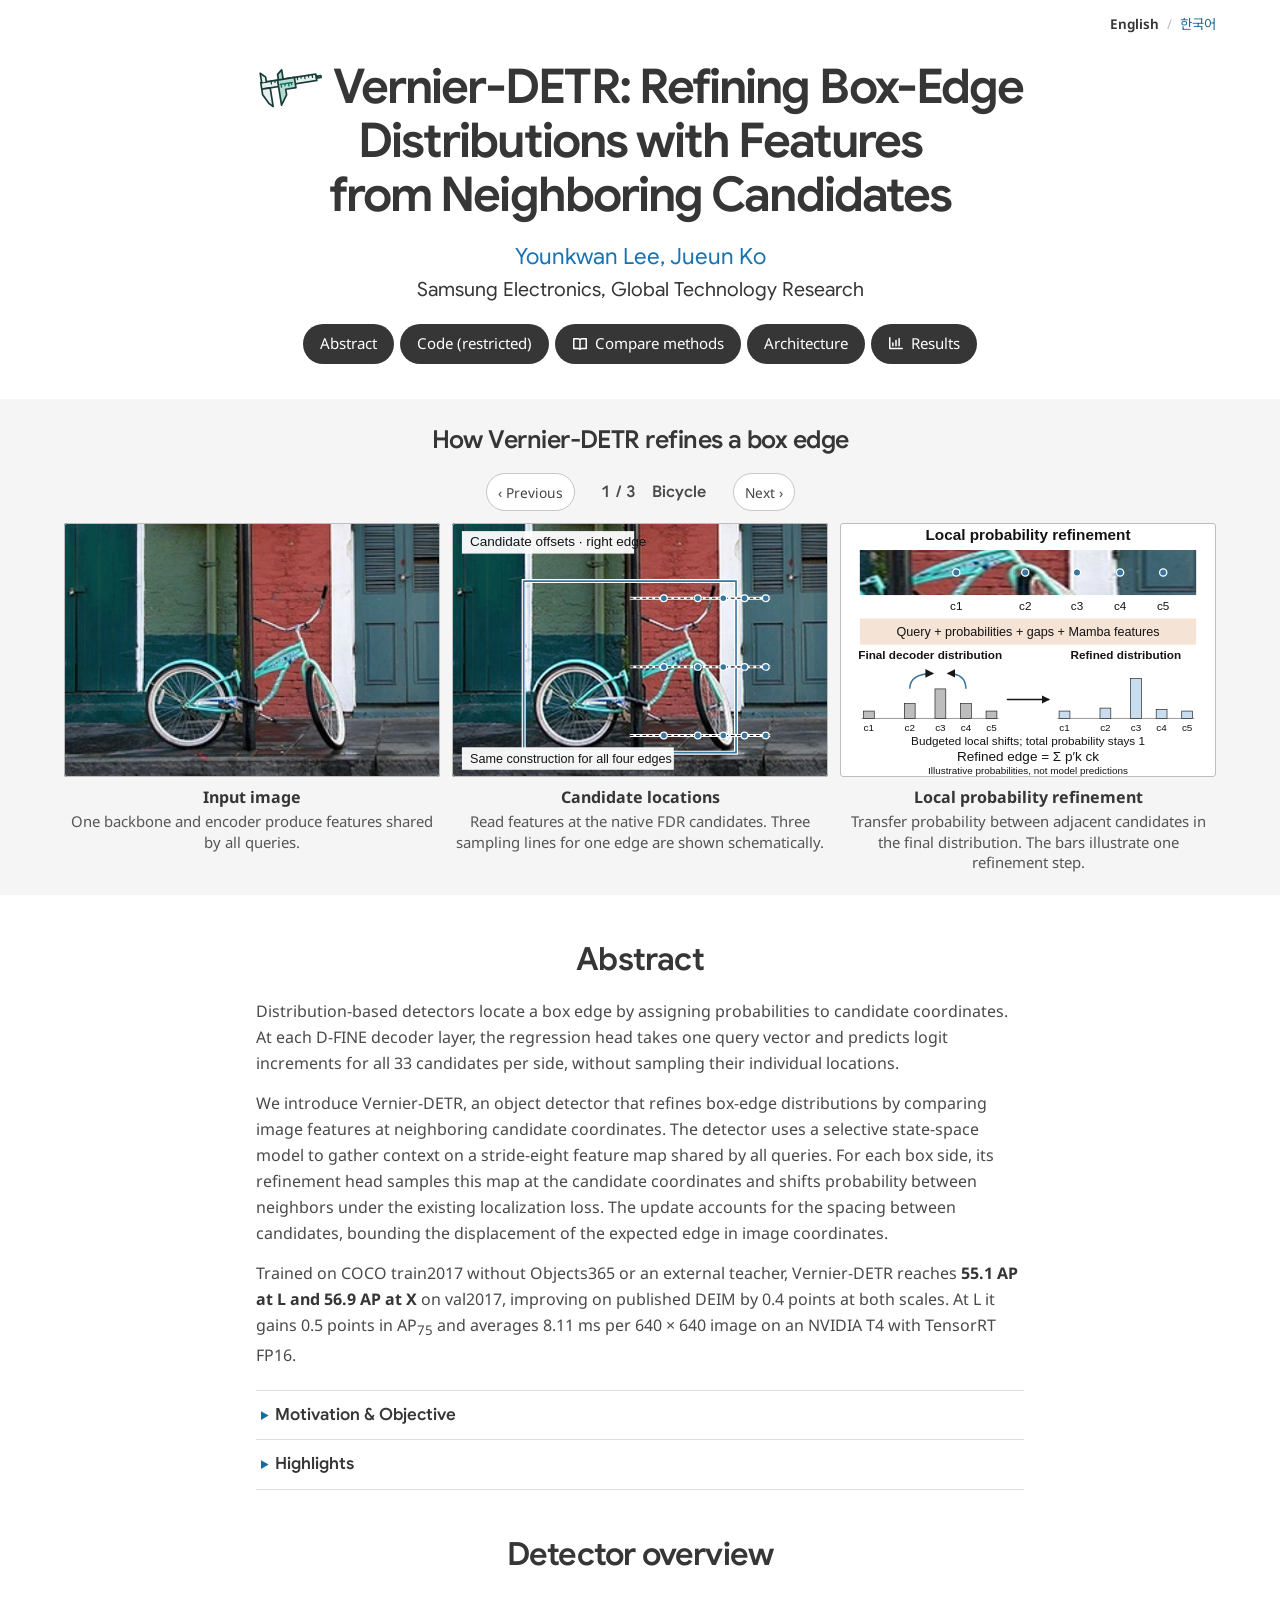
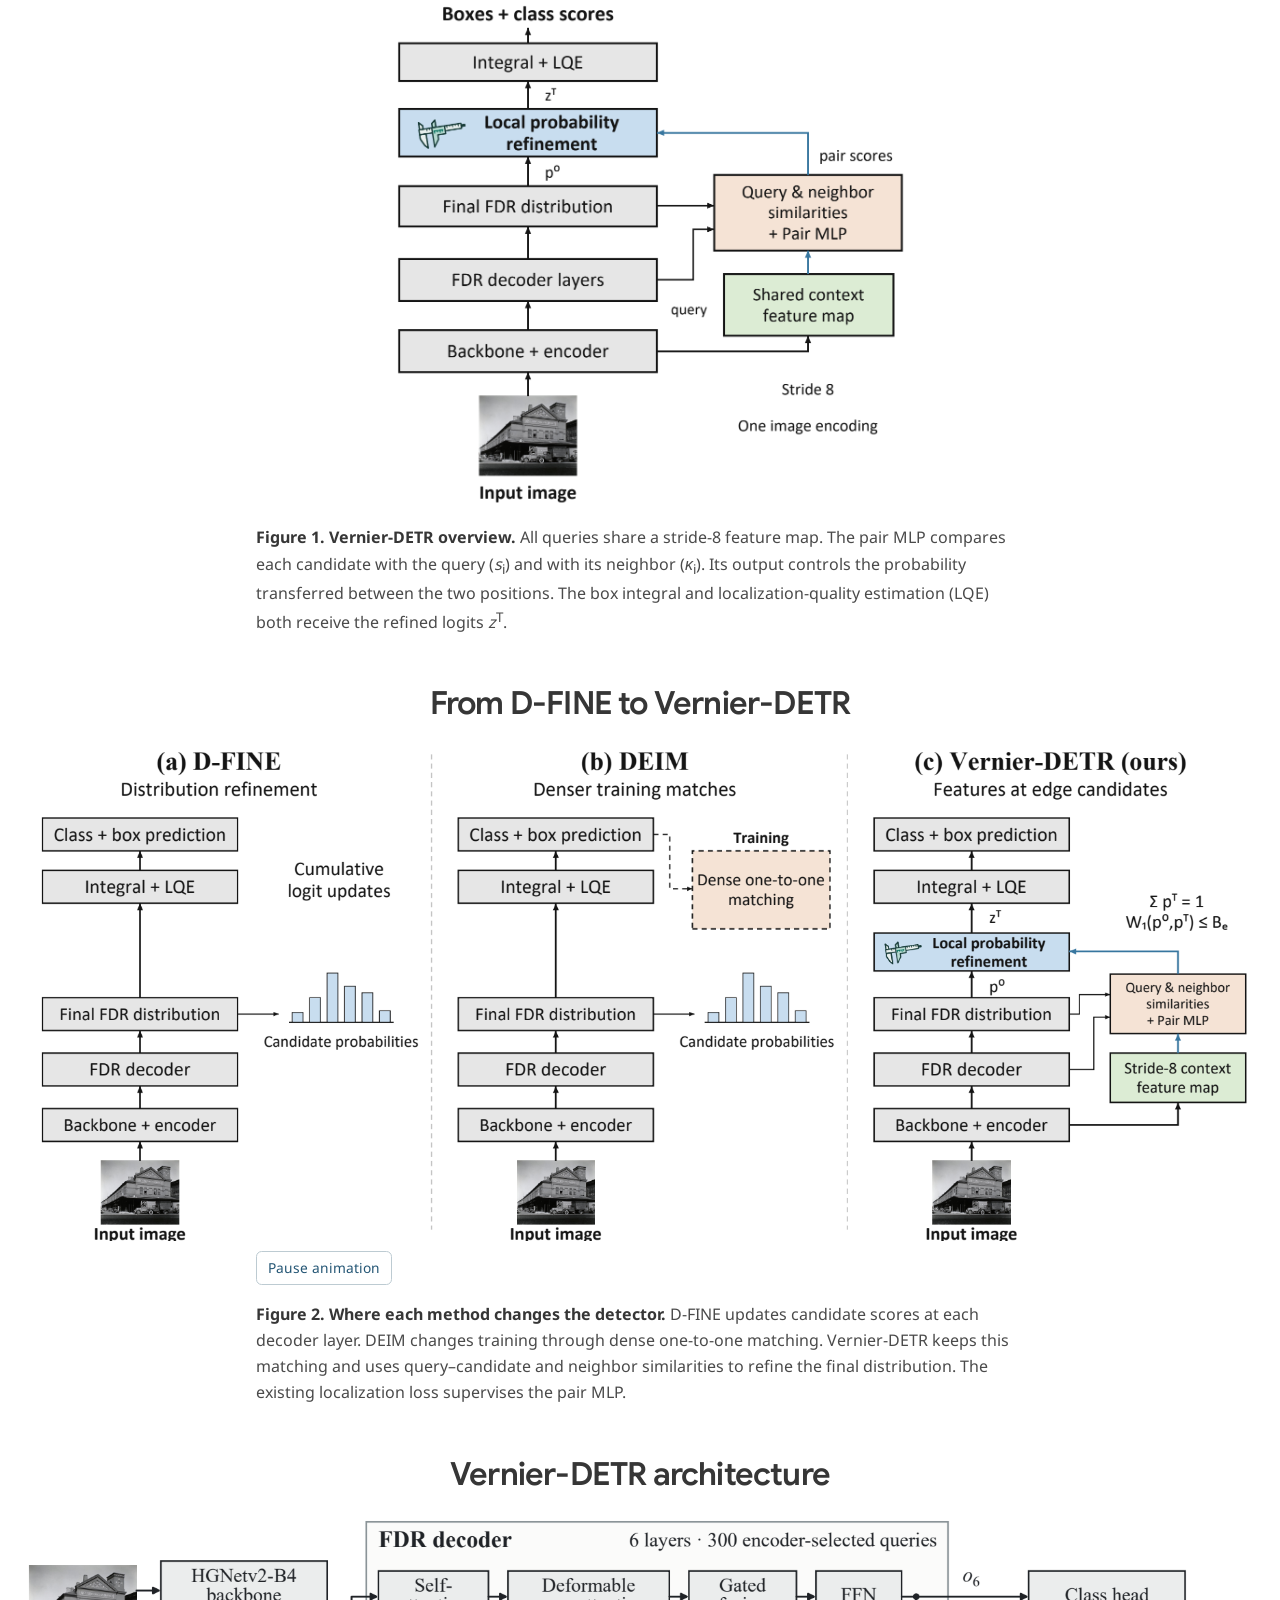
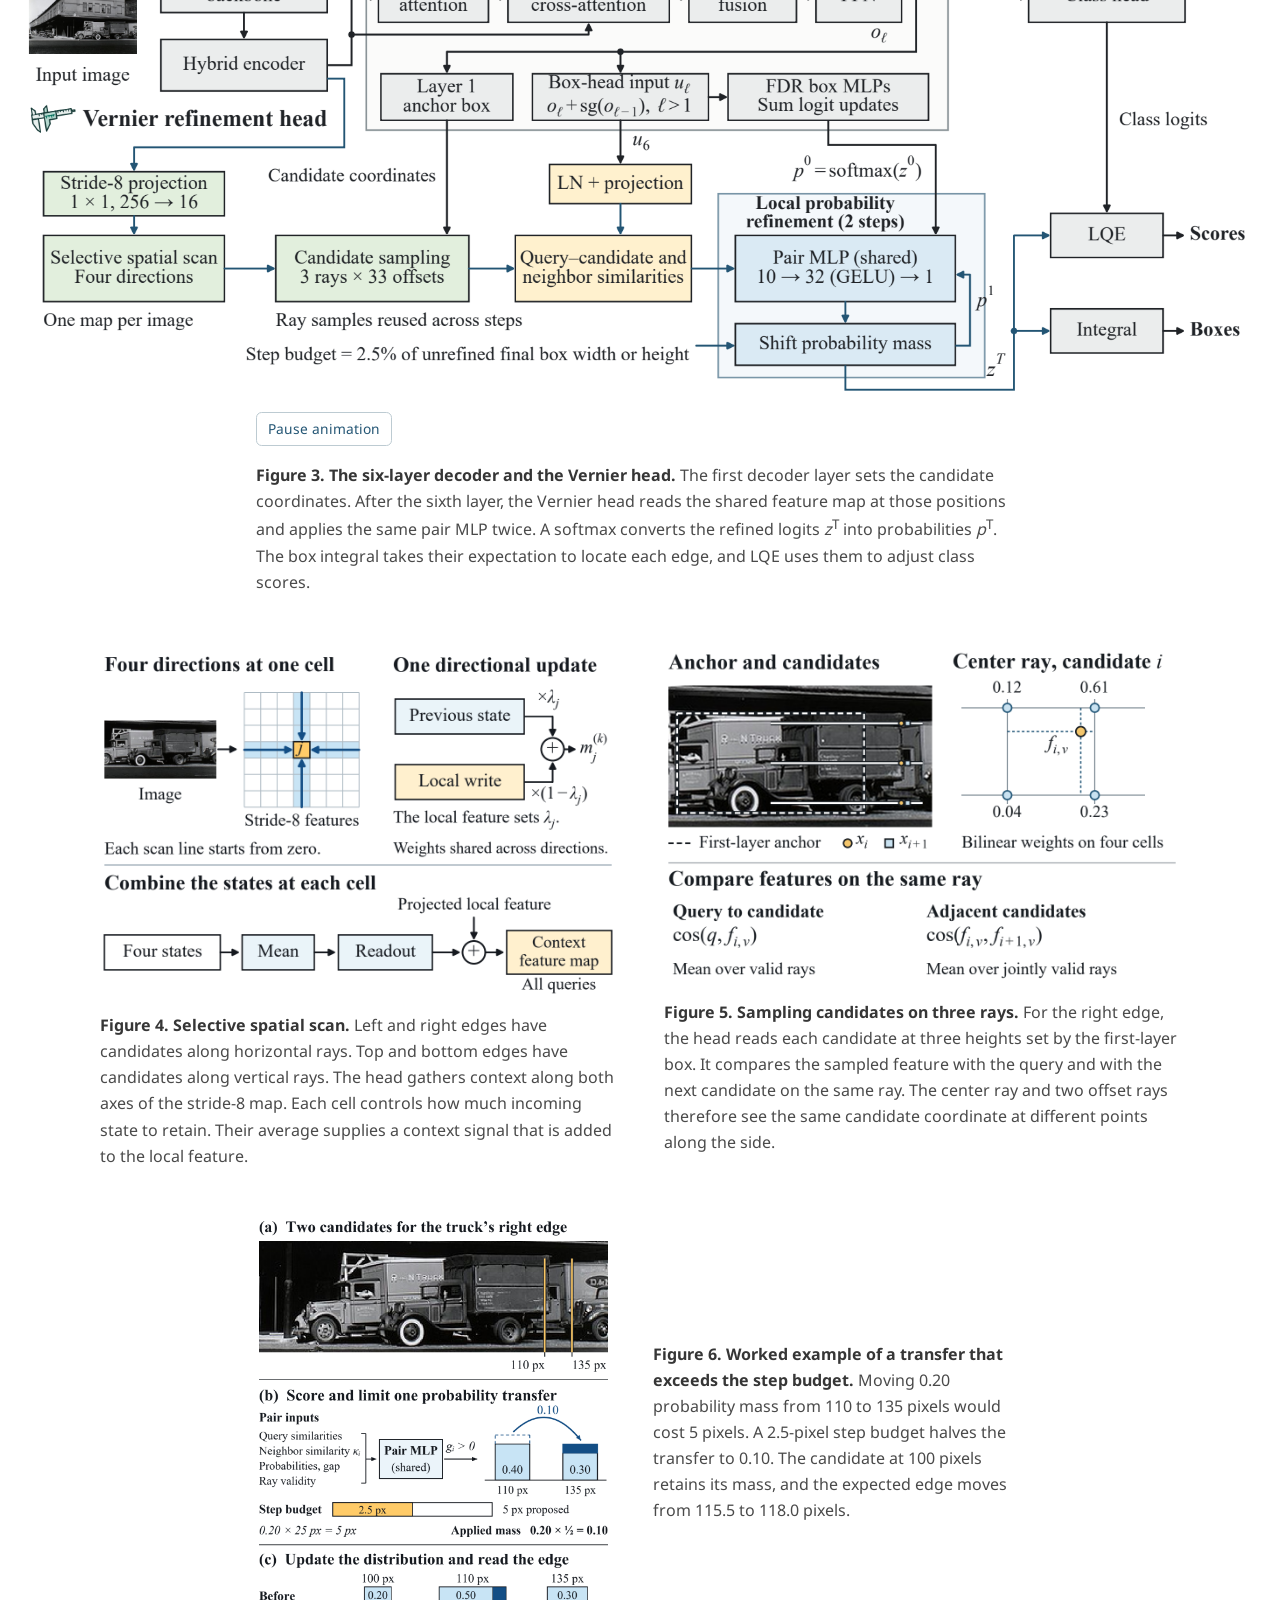
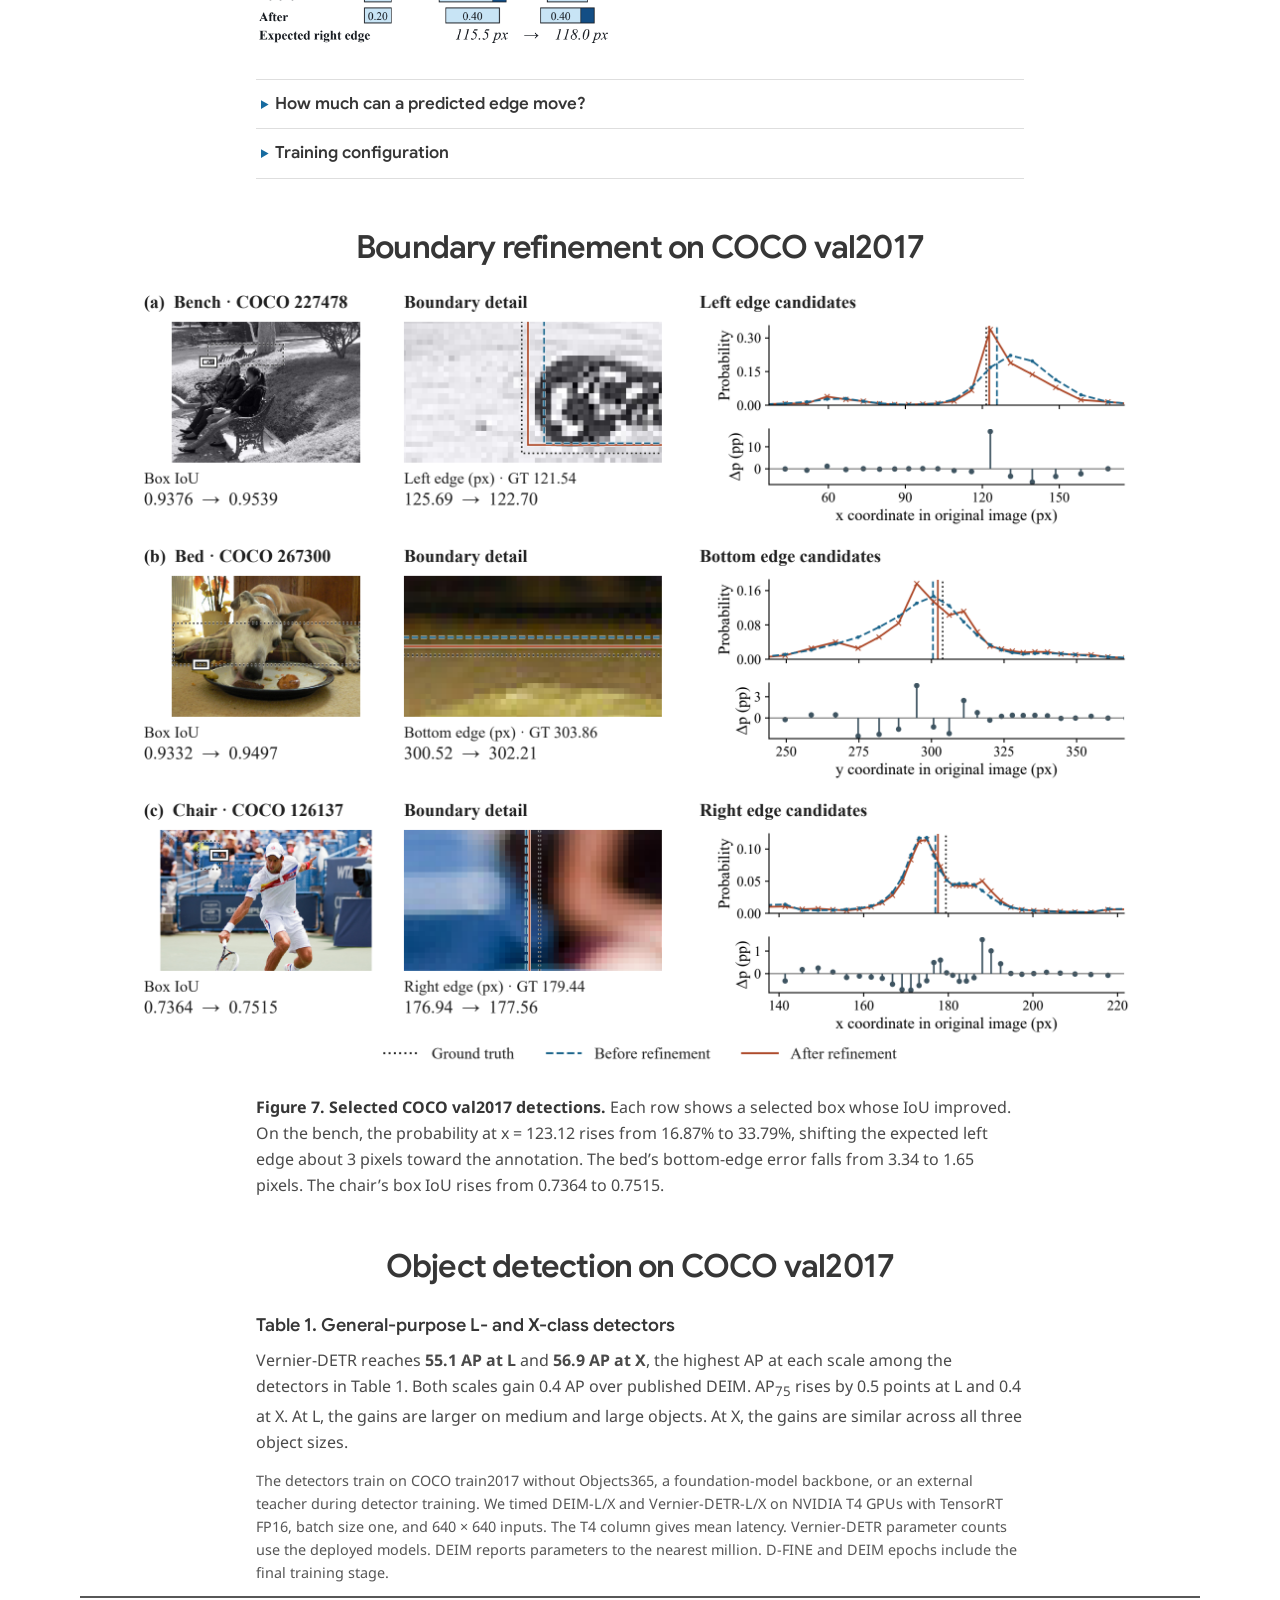
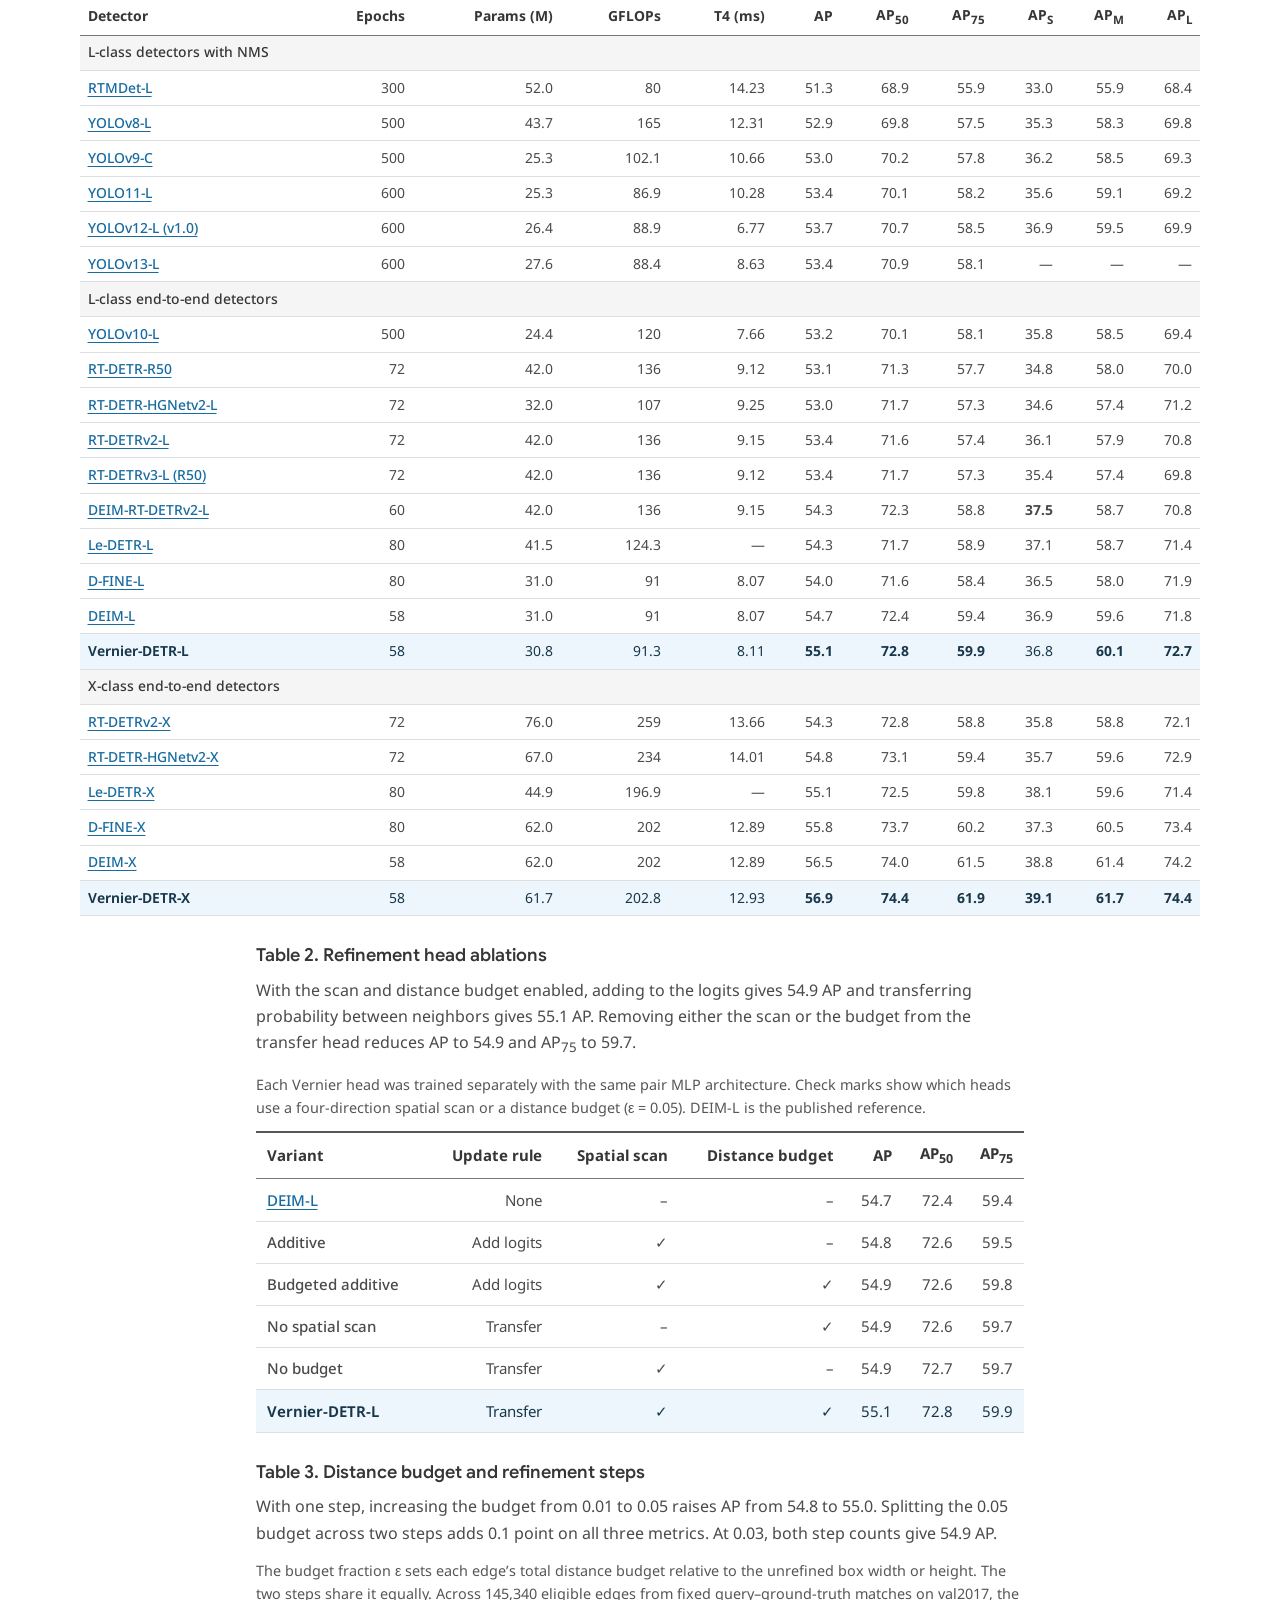
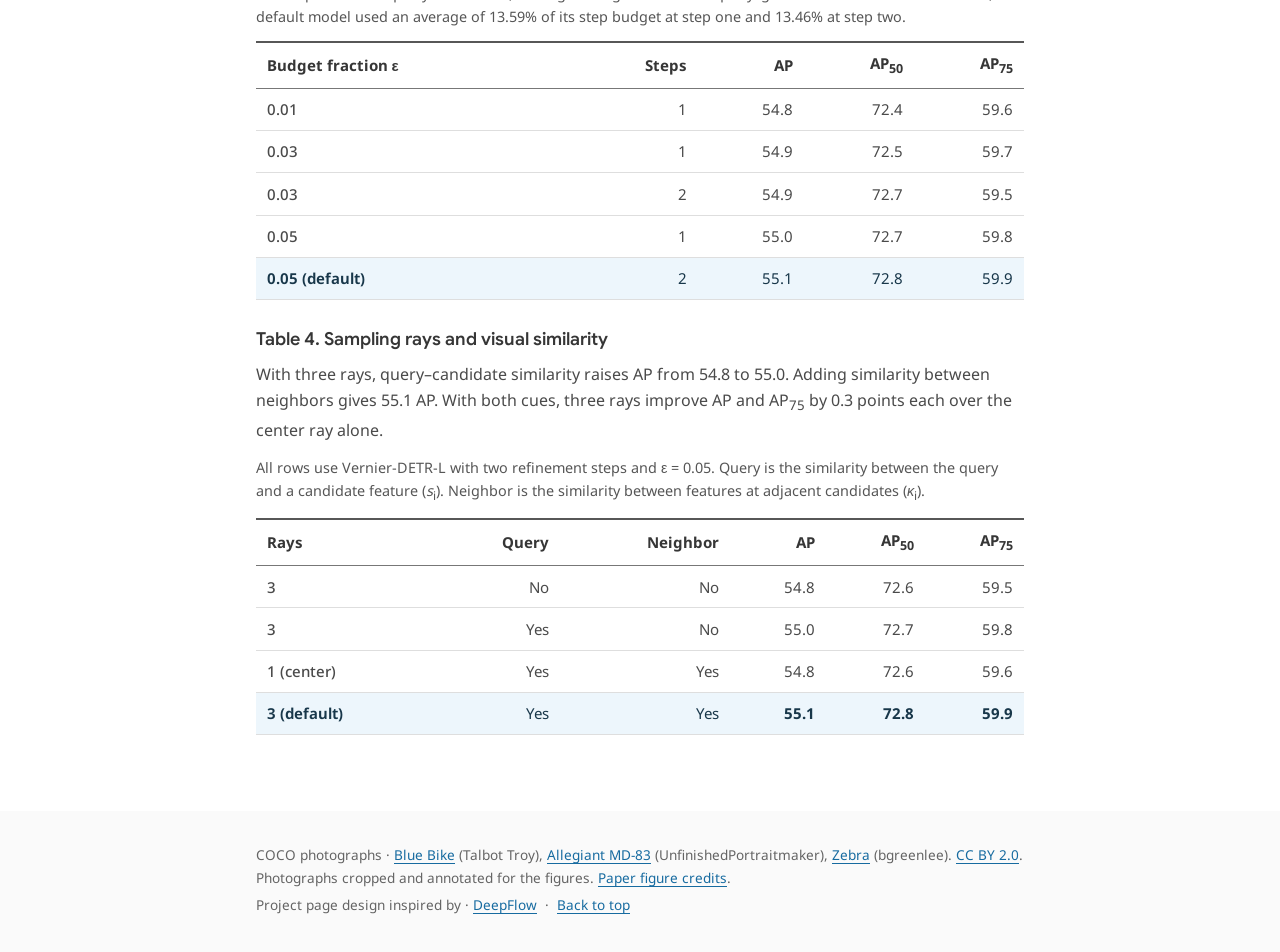
==== commit e84e72a2: "Mark the Vernier refinement head in Figures 1–3 with a caliper" ====
--- a/index.html
+++ b/index.html
@@ -40,14 +40,14 @@
 <section aria-labelledby="overview-title" class="chapter" id="overview">
 <h2 id="overview-title">Detector overview</h2>
 <figure id="figure-1" class="paper-figure paper-overview">
-<div class="paper-visual"><a class="figure-fullsize" href="assets/paper-figures/fig1-overview.pdf?v=8769f81f" aria-label="Open Figure 1 as a PDF"><img src="assets/paper-figures/fig1-overview.webp?v=8769f81f" width="1200" height="1095" loading="lazy" alt="The pair MLP uses query–candidate and neighbor similarities. Both the box integral and LQE receive the refined edge logits."/></a></div>
+<div class="paper-visual"><a class="figure-fullsize" href="assets/paper-figures/fig1-overview.pdf?v=0285f2fd" aria-label="Open Figure 1 as a PDF"><img src="assets/paper-figures/fig1-overview.webp?v=0285f2fd" width="1200" height="1095" loading="lazy" alt="The pair MLP uses query–candidate and neighbor similarities. Both the box integral and LQE receive the refined edge logits."/></a></div>
 <figcaption class="caption"><strong>Figure 1. Vernier-DETR overview.</strong> All queries share a stride-8 feature map. The pair MLP compares each candidate with the query (<i>s</i><sub>i</sub>) and with its neighbor (<i>κ</i><sub>i</sub>). Its output controls the probability transferred between the two positions. The box integral and localization-quality estimation (LQE) both receive the refined logits <i>z</i><sup>T</sup>.</figcaption>
 </figure>
 </section>
 <section aria-labelledby="evolution-title" class="chapter evolution" id="evolution">
 <h2 id="evolution-title">From D-FINE to Vernier-DETR</h2>
 <figure id="figure-2" class="paper-figure paper-animated">
-<div class="paper-visual paper-scroll" role="region" tabindex="0" aria-label="Figure 2, scroll horizontally for details"><a class="figure-fullsize" href="assets/paper-figures/fig2-evolution.pdf?v=cc54bdd1" aria-label="Open Figure 2 as a PDF"><img src="assets/paper-figures/fig2-evolution.webp?v=cc54bdd1" data-animation="assets/paper-figures/fig2-evolution.gif?v=cc54bdd1" width="1800" height="728" loading="lazy" alt="D-FINE, DEIM and Vernier-DETR share a decoder prediction path. In panel (c), the Vernier head feeds refined logits to the box integral and LQE."/></a></div>
+<div class="paper-visual paper-scroll" role="region" tabindex="0" aria-label="Figure 2, scroll horizontally for details"><a class="figure-fullsize" href="assets/paper-figures/fig2-evolution.pdf?v=a7397754" aria-label="Open Figure 2 as a PDF"><img src="assets/paper-figures/fig2-evolution.webp?v=a7397754" data-animation="assets/paper-figures/fig2-evolution.gif?v=a7397754" width="1800" height="728" loading="lazy" alt="D-FINE, DEIM and Vernier-DETR share a decoder prediction path. In panel (c), the Vernier head feeds refined logits to the box integral and LQE."/></a></div>
 <figcaption class="caption"><strong>Figure 2. Where each method changes the detector.</strong> D-FINE updates candidate scores at each decoder layer. DEIM changes training through dense one-to-one matching. Vernier-DETR keeps this matching and uses query–candidate and neighbor similarities to refine the final distribution. The existing localization loss supervises the pair MLP.</figcaption>
 </figure>
 </section>
@@ -55,7 +55,7 @@
 <h2 id="architecture-title">Vernier-DETR architecture</h2>
 <div id="architecture-film">
 <figure id="figure-3" class="paper-figure paper-animated">
-<div class="paper-visual paper-scroll" role="region" tabindex="0" aria-label="Figure 3, scroll horizontally for details"><a class="figure-fullsize" href="assets/paper-figures/fig3-framework.pdf" aria-label="Open Figure 3 as a PDF"><img src="assets/paper-figures/fig3-framework.webp" data-animation="assets/paper-figures/fig3-framework.gif" width="1800" height="708" loading="lazy" alt="The six-layer FDR decoder scores 33 candidates per edge. The Vernier head sends the refined logits to the box integral and LQE."/></a></div>
+<div class="paper-visual paper-scroll" role="region" tabindex="0" aria-label="Figure 3, scroll horizontally for details"><a class="figure-fullsize" href="assets/paper-figures/fig3-framework.pdf?v=e4765cc2" aria-label="Open Figure 3 as a PDF"><img src="assets/paper-figures/fig3-framework.webp?v=e4765cc2" data-animation="assets/paper-figures/fig3-framework.gif?v=e4765cc2" width="1800" height="708" loading="lazy" alt="The six-layer FDR decoder scores 33 candidates per edge. The Vernier head sends the refined logits to the box integral and LQE."/></a></div>
 <figcaption class="caption"><strong>Figure 3. The six-layer decoder and the Vernier head.</strong> The first decoder layer sets the candidate coordinates. After the sixth layer, the Vernier head reads the shared feature map at those positions and applies the same pair MLP twice. A softmax converts the refined logits <i>z</i><sup>T</sup> into probabilities <i>p</i><sup>T</sup>. The box integral takes their expectation to locate each edge, and LQE uses them to adjust class scores.</figcaption>
 </figure>
 </div>
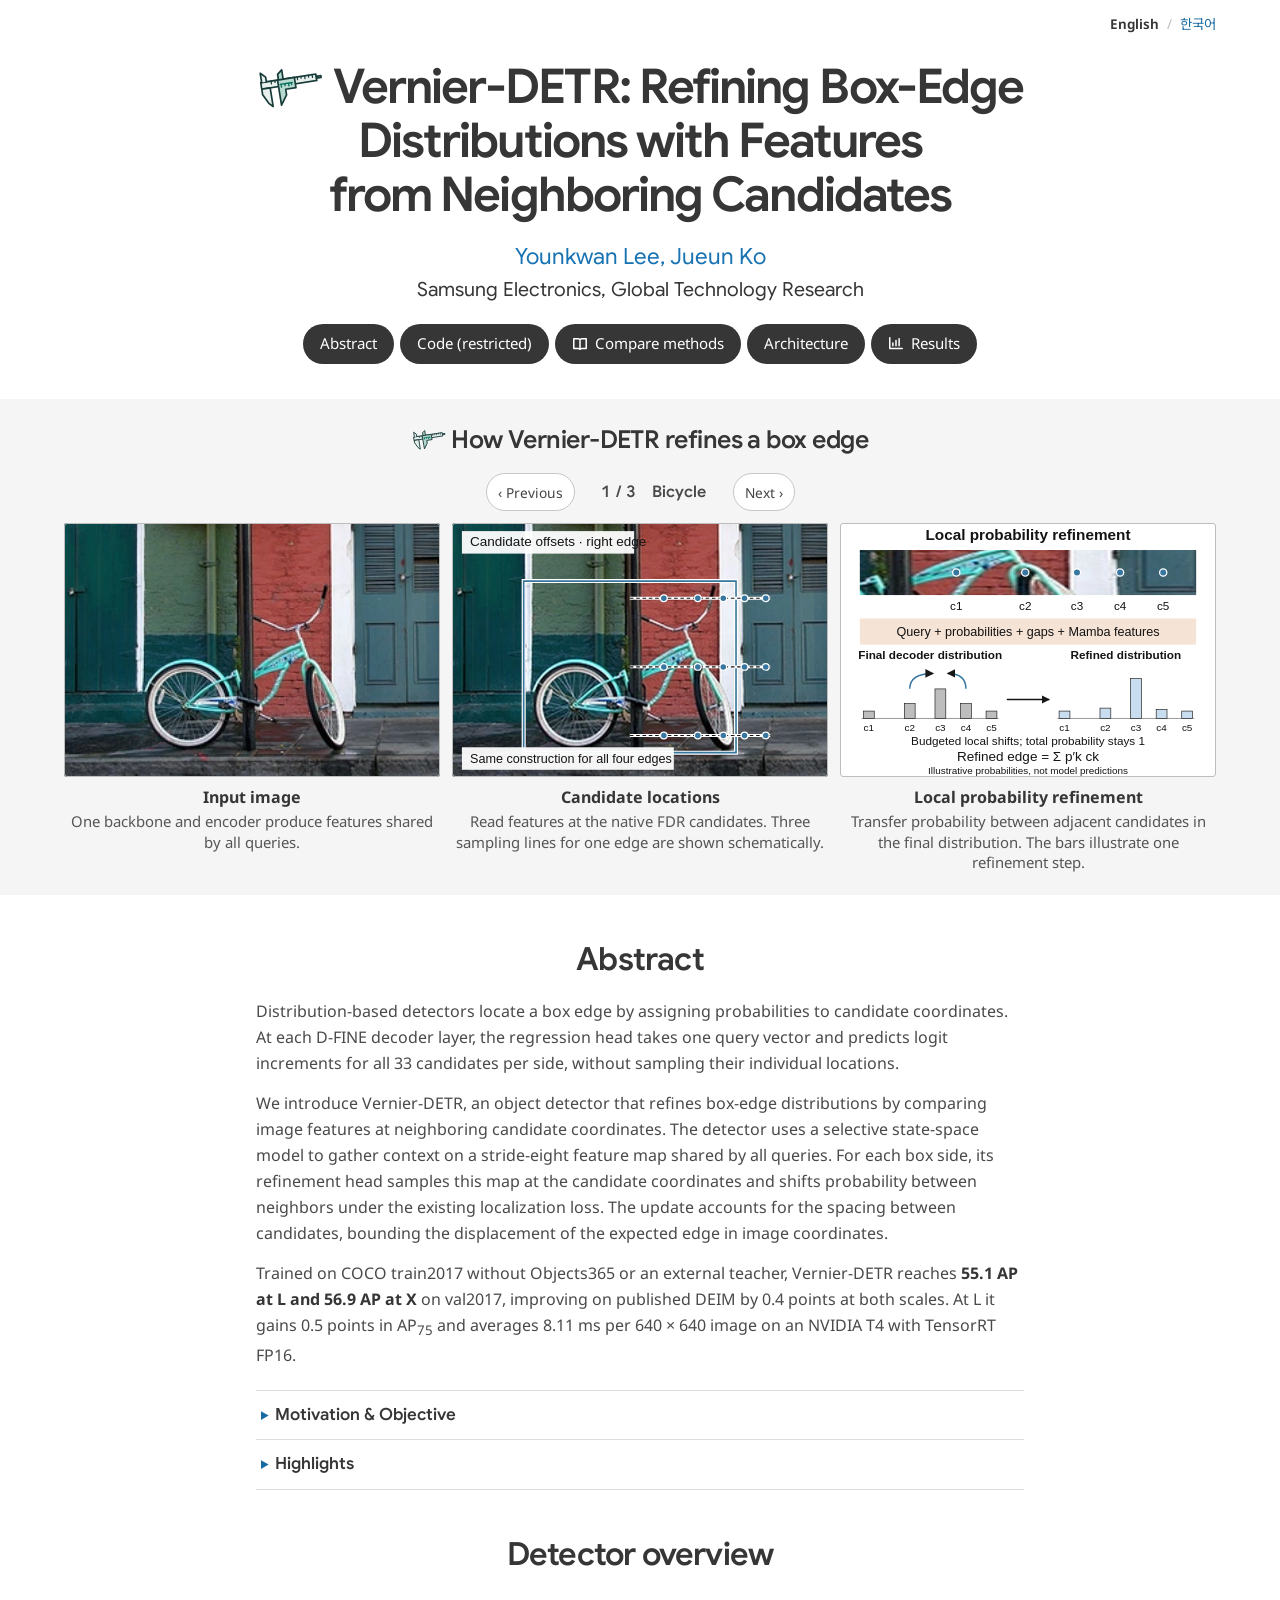
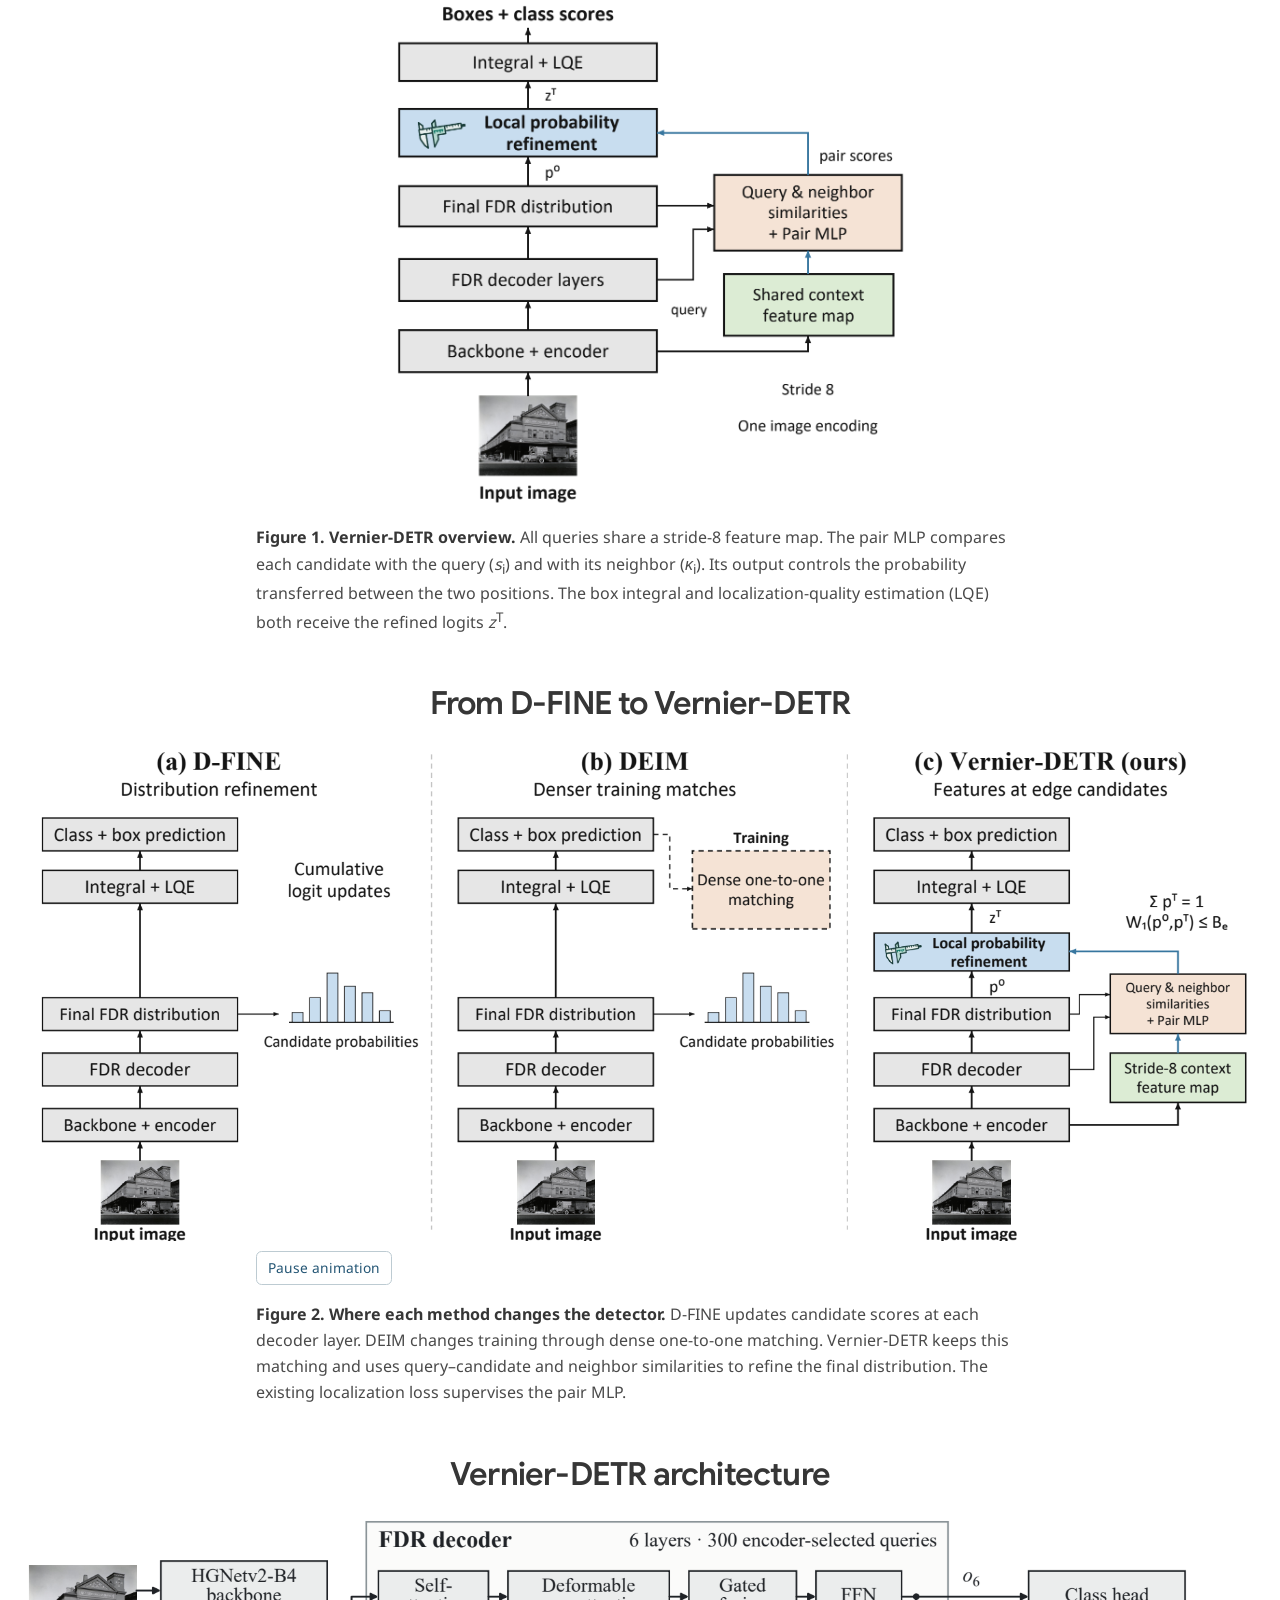
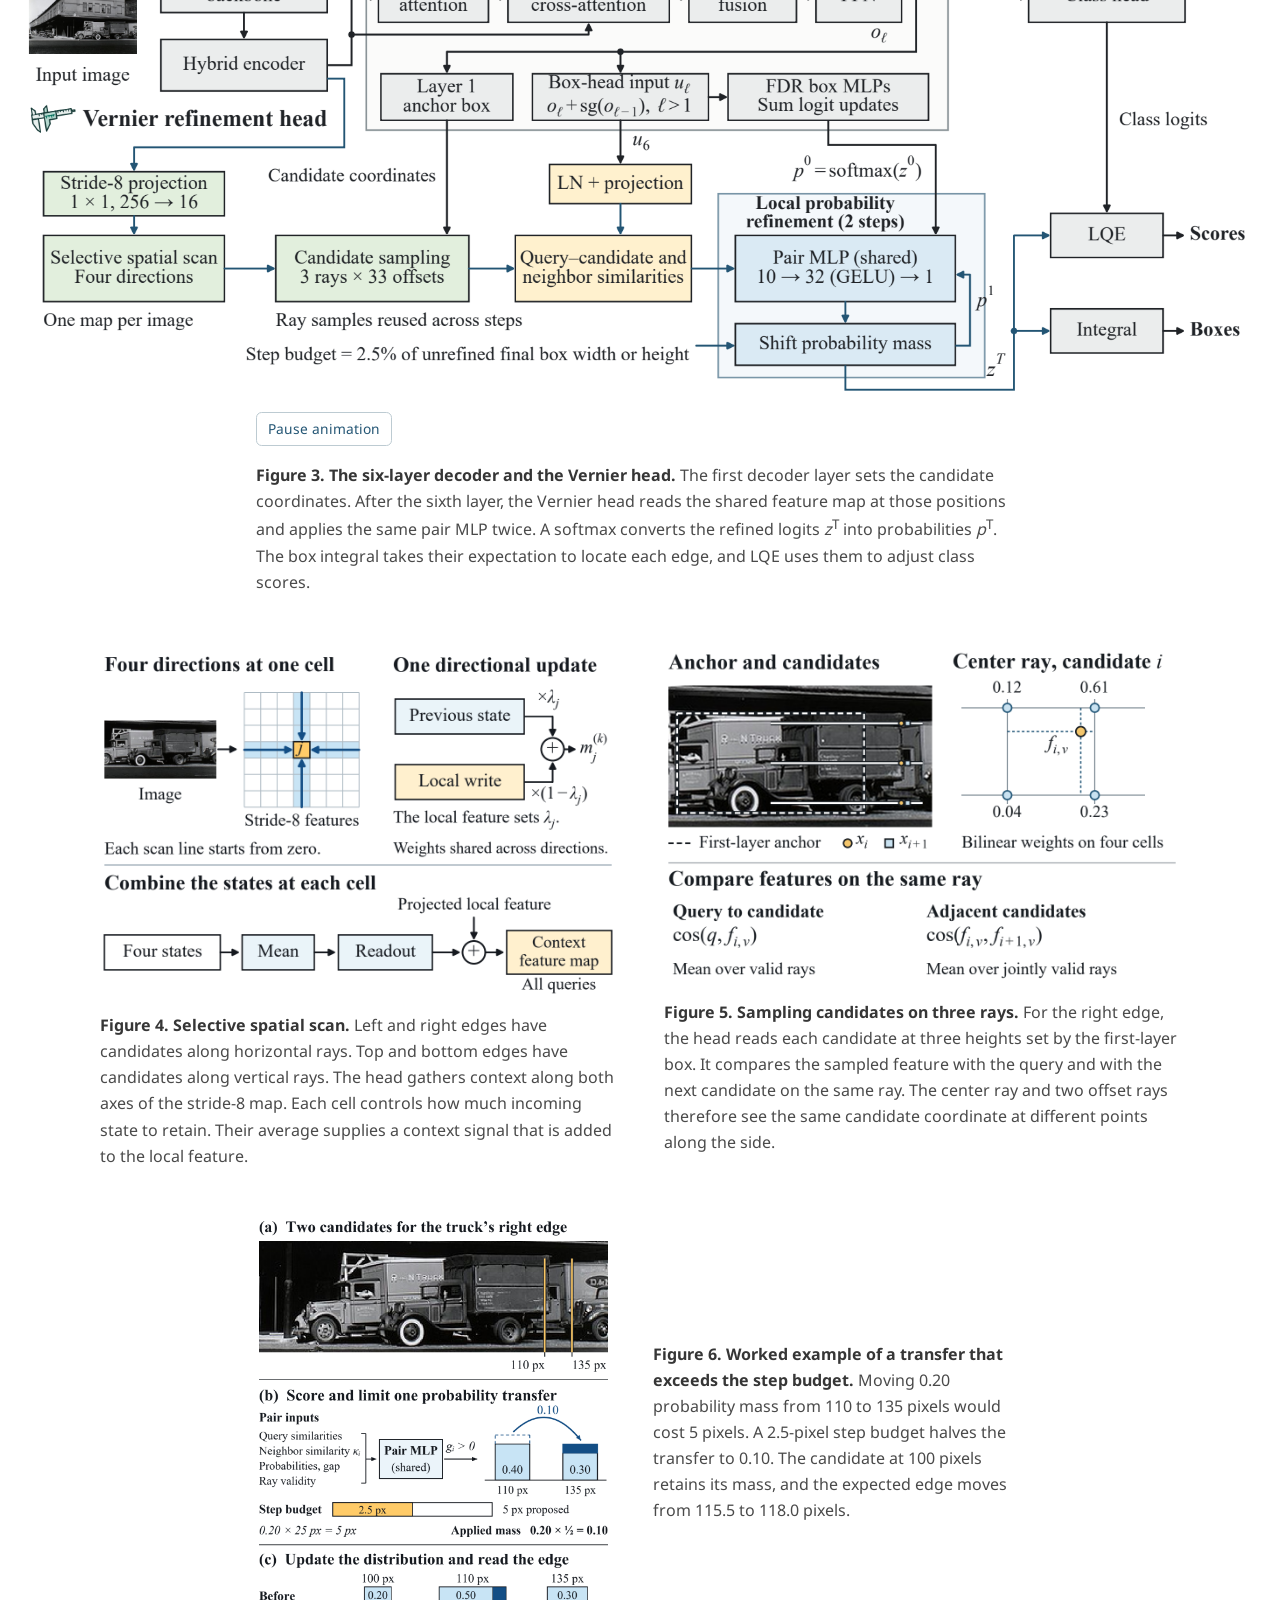
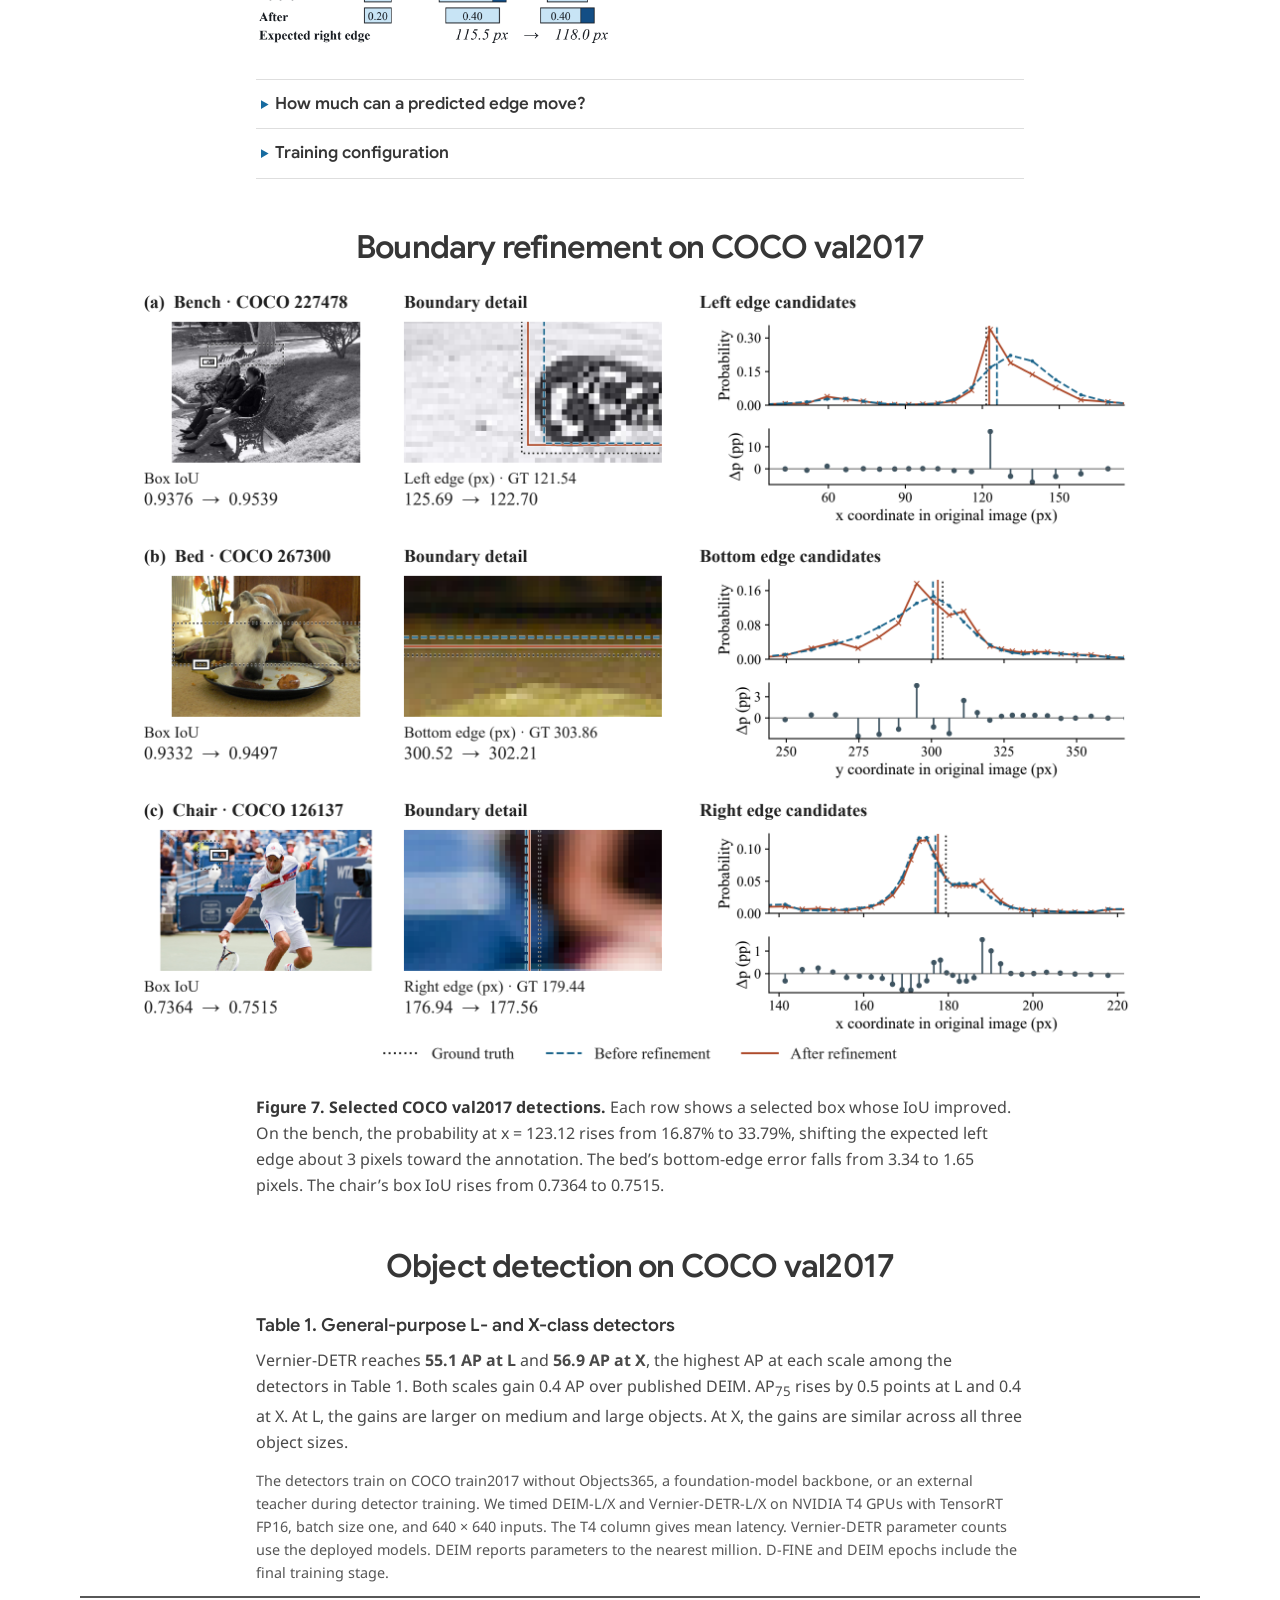
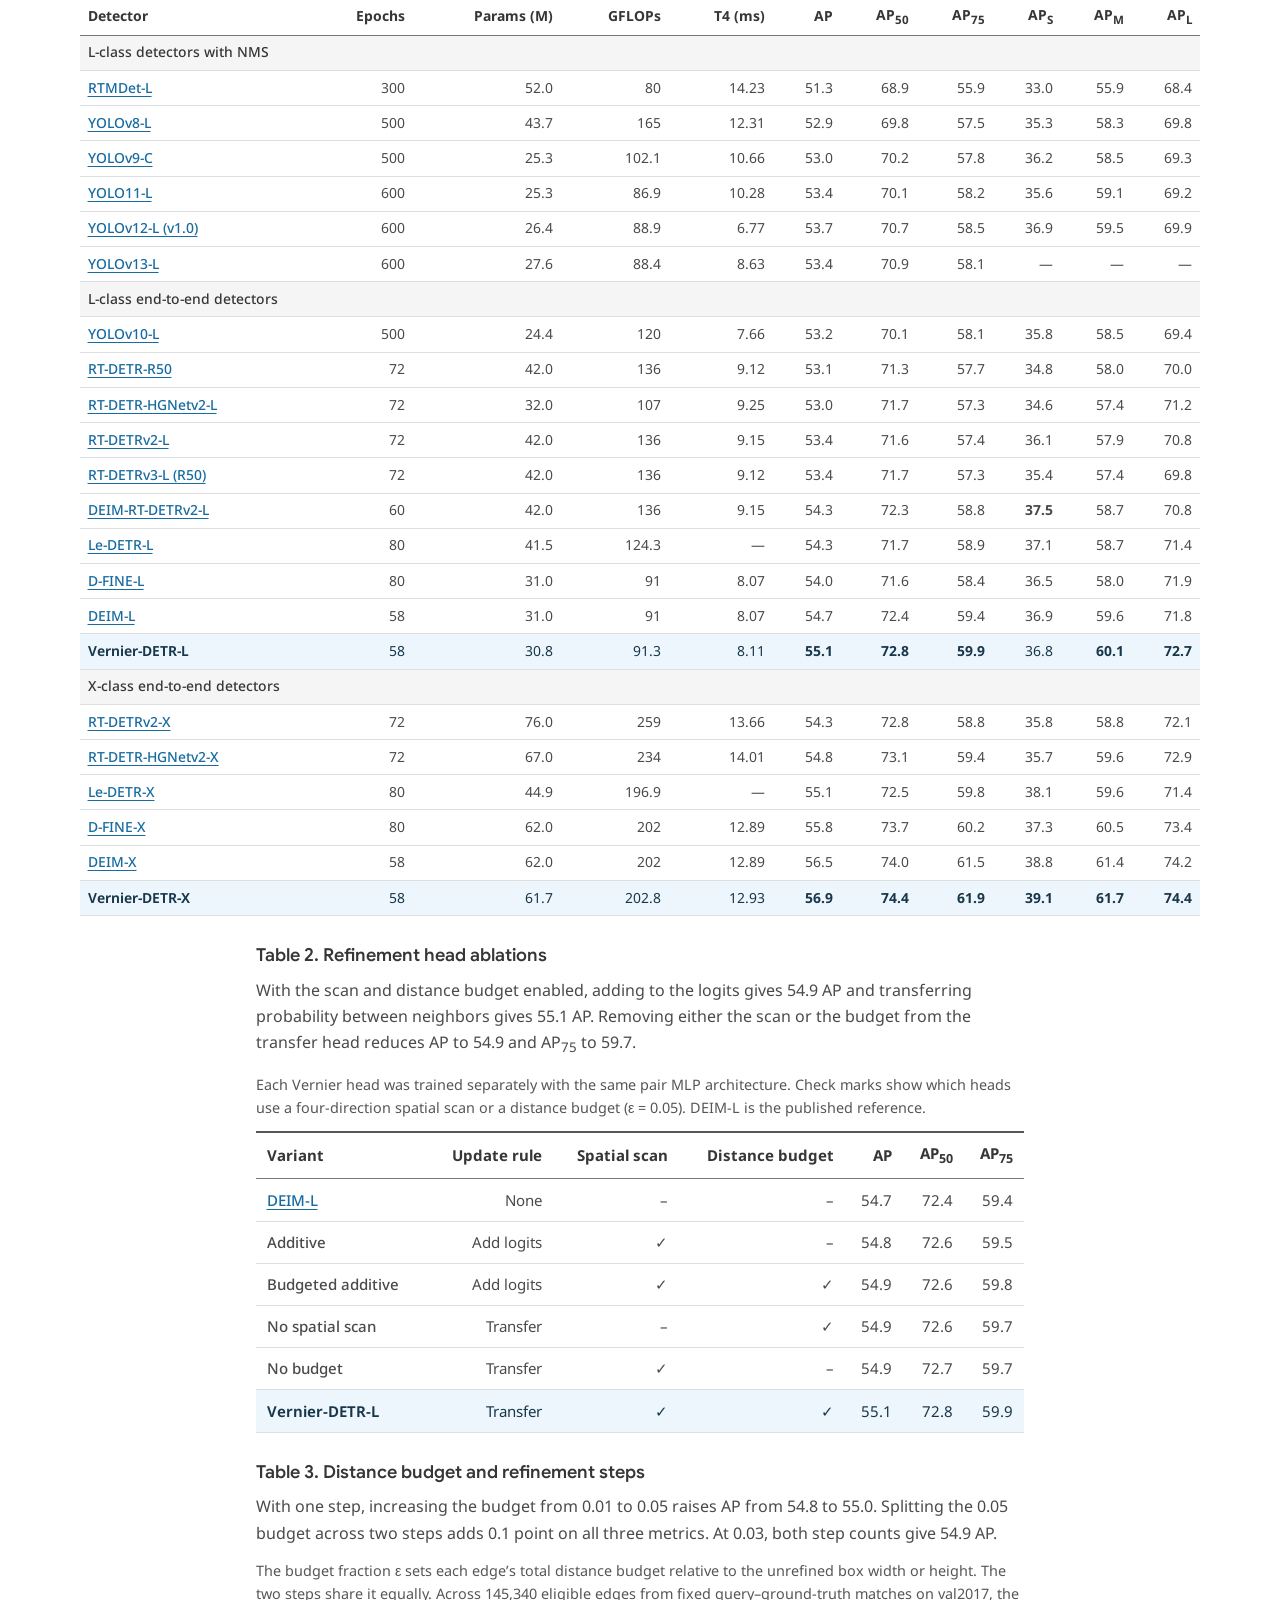
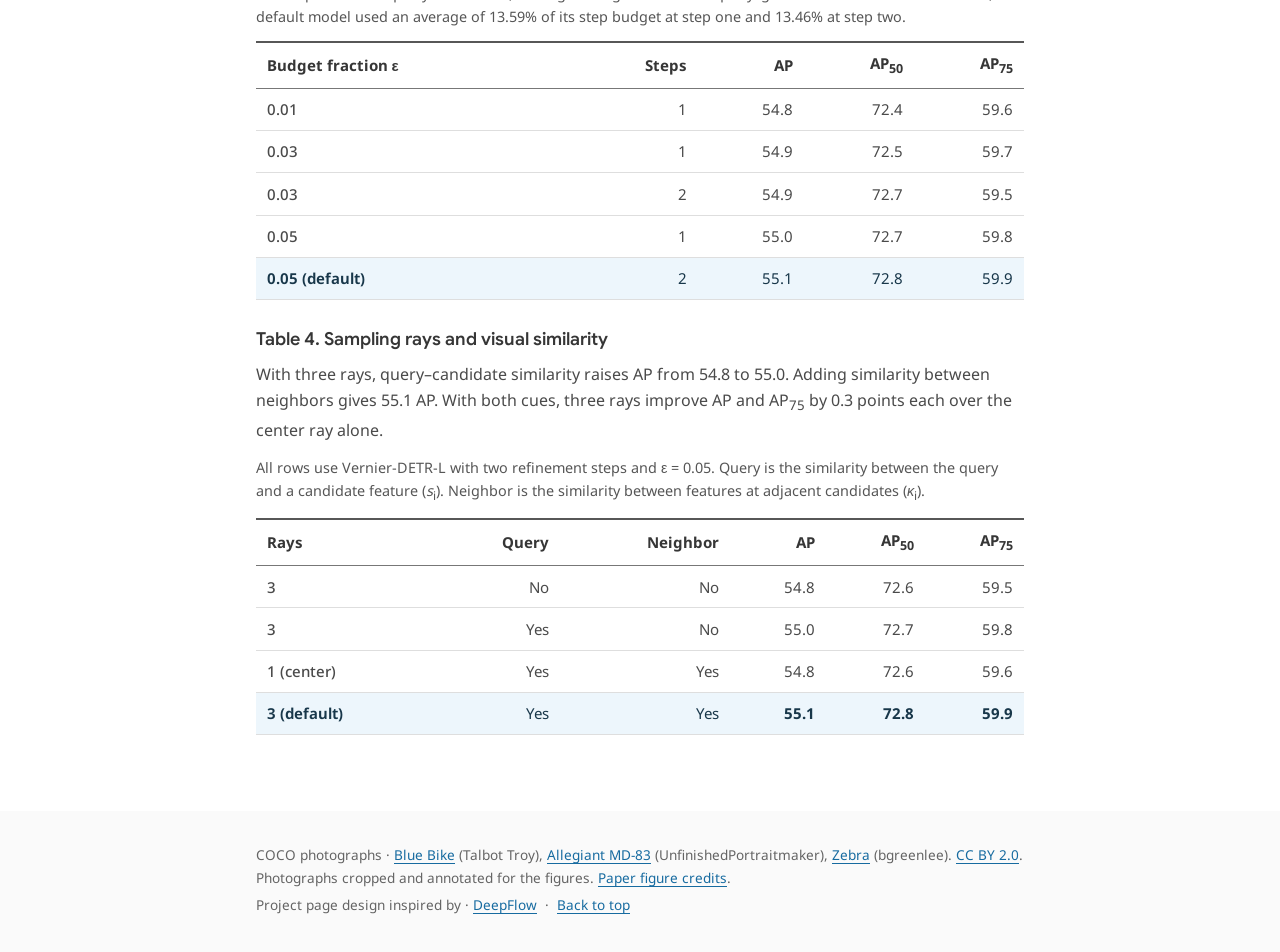
==== commit 1ef32838: "Add the Vernier caliper to the teaser headings" ====
--- a/index.html
+++ b/index.html
@@ -1,12 +1,12 @@
 <!DOCTYPE html>
 
-<html lang="en"><head><meta charset="utf-8"/><meta content="width=device-width, initial-scale=1" name="viewport"/><meta content="#ffffff" name="theme-color"/><meta content="Vernier-DETR refines box-edge distributions using features at neighboring candidate positions. On COCO val2017, it reaches 55.1 AP at L and 56.9 AP at X." name="description"/><title>Vernier-DETR: Refining Box-Edge Distributions with Features from Neighboring Candidates</title><link href="ko.html" hreflang="ko" rel="alternate"/><link href="index.html" hreflang="en" rel="alternate"/><link href="assets/mark.svg?v=vernier-20261117" rel="icon" type="image/svg+xml"/><link href="fonts.css?v=vernier-20261117" rel="stylesheet"/><link href="site.css?v=vernier-caliper-1" rel="stylesheet"/><link href="hero.css?v=vernier-20261117" rel="stylesheet"/><link href="evolution.css?v=vernier-20261117" rel="stylesheet"/><script defer="" src="hero.js?v=vernier-20261117"></script><link href="method-motion.css?v=vernier-20261117" rel="stylesheet"/><link href="method-figures.css?v=vernier-20261117" rel="stylesheet"/><script defer="" src="architecture-film.js?v=vernier-20261117"></script><meta content="Vernier-DETR: Refining Box-Edge Distributions with Features from Neighboring Candidates" property="og:title"/><meta content="Vernier-DETR refines box-edge distributions using features at neighboring candidate positions. On COCO val2017, it reaches 55.1 AP at L and 56.9 AP at X." property="og:description"/><meta content="website" property="og:type"/></head>
+<html lang="en"><head><meta charset="utf-8"/><meta content="width=device-width, initial-scale=1" name="viewport"/><meta content="#ffffff" name="theme-color"/><meta content="Vernier-DETR refines box-edge distributions using features at neighboring candidate positions. On COCO val2017, it reaches 55.1 AP at L and 56.9 AP at X." name="description"/><title>Vernier-DETR: Refining Box-Edge Distributions with Features from Neighboring Candidates</title><link href="ko.html" hreflang="ko" rel="alternate"/><link href="index.html" hreflang="en" rel="alternate"/><link href="assets/mark.svg?v=vernier-20261117" rel="icon" type="image/svg+xml"/><link href="fonts.css?v=vernier-20261117" rel="stylesheet"/><link href="site.css?v=vernier-caliper-2" rel="stylesheet"/><link href="hero.css?v=vernier-20261117" rel="stylesheet"/><link href="evolution.css?v=vernier-20261117" rel="stylesheet"/><script defer="" src="hero.js?v=vernier-20261117"></script><link href="method-motion.css?v=vernier-20261117" rel="stylesheet"/><link href="method-figures.css?v=vernier-20261117" rel="stylesheet"/><script defer="" src="architecture-film.js?v=vernier-20261117"></script><meta content="Vernier-DETR: Refining Box-Edge Distributions with Features from Neighboring Candidates" property="og:title"/><meta content="Vernier-DETR refines box-edge distributions using features at neighboring candidate positions. On COCO val2017, it reaches 55.1 AP at L and 56.9 AP at X." property="og:description"/><meta content="website" property="og:type"/></head>
 <body id="top"><a class="skip" href="#main">Skip to the research</a>
 <nav aria-label="Language" class="language"><span aria-current="page">English</span><span class="divider">/</span><a href="ko.html" lang="ko">한국어</a></nav>
 <main id="main">
 <header class="mast"><h1><span class="model-name"><img class="title-caliper" src="assets/vernier-caliper.svg" alt="" width="72" height="50"/>Vernier-DETR:</span> Refining <span class="title-term">Box-Edge</span> Distributions with Features from Neighboring Candidates</h1><div class="byline"><p class="authors">Younkwan Lee, Jueun Ko</p><p class="affiliation">Samsung Electronics, Global Technology Research</p></div>
 <nav aria-label="Research resources" class="buttons"><a href="#abstract">Abstract</a><a href="https://github.com/youn720lee/tfdet/tree/dqm/platform/vfm_v3_detr">Code (restricted)</a><a href="#evolution"><svg aria-hidden="true" viewbox="0 0 18 18"><path d="M2 3h5l2 1 2-1h5v11h-5l-2 1-2-1H2zM9 4v11"></path></svg>Compare methods</a><a href="#architecture">Architecture</a><a href="#results"><svg aria-hidden="true" viewbox="0 0 18 18"><path d="M2 2v12h14M5.5 11V8M9 11V5M12.5 11V3"></path></svg>Results</a></nav></header>
-<section aria-labelledby="teaser-title" class="teaser"><h2 class="teaser-heading" id="teaser-title">How Vernier-DETR refines a box edge</h2>
+<section aria-labelledby="teaser-title" class="teaser"><h2 class="teaser-heading" id="teaser-title"><span class="model-name"><img class="title-caliper" src="assets/vernier-caliper.svg" alt="" width="72" height="50"/>How Vernier-DETR</span> refines a box edge</h2>
 <div aria-label="Choose a COCO image" class="example-controls" hidden="" role="group"><button aria-controls="boundary-viewer" data-previous="" type="button">‹ Previous</button><output aria-atomic="true" aria-live="polite">1 / 3　Bicycle</output><button aria-controls="boundary-viewer" data-next="" type="button">Next ›</button></div>
 <div aria-label="Choose a COCO image" id="boundary-viewer" role="region">
 <div class="example-panels" data-example="Bicycle">
--- a/site.css
+++ b/site.css
@@ -27,8 +27,8 @@
 .mast { max-width: 1000px; margin: 0 auto; padding: 26px 24px 35px; text-align: center; }
 h1, h2, h3, .buttons, .teaser-heading { font-family: var(--display); color: var(--ink); }
 h1 { font-weight: 650; font-size: clamp(2.1rem, 5.5vw, 3rem); line-height: 1.125; letter-spacing: -.04em; margin: 0 0 9px; text-wrap: balance; }
-.mast .model-name, .mast .title-term { white-space: nowrap; }
-.mast .title-caliper { width: 1.42em; height: auto; margin-inline-end: .16em; vertical-align: -.14em; }
+.model-name, .mast .title-term { white-space: nowrap; }
+.title-caliper { width: 1.42em; height: auto; margin-inline-end: .16em; vertical-align: -.14em; }
 .byline { margin: 18px auto 20px; font-family: var(--display); line-height: 1.45; }
 .byline .authors { margin: 0; color: #1873b3; font-size: clamp(1.12rem, 2.4vw, 1.4rem); }
 .byline .affiliation { margin: 3px 0 0; color: var(--ink); font-size: clamp(1rem, 2vw, 1.22rem); text-wrap: balance; }
